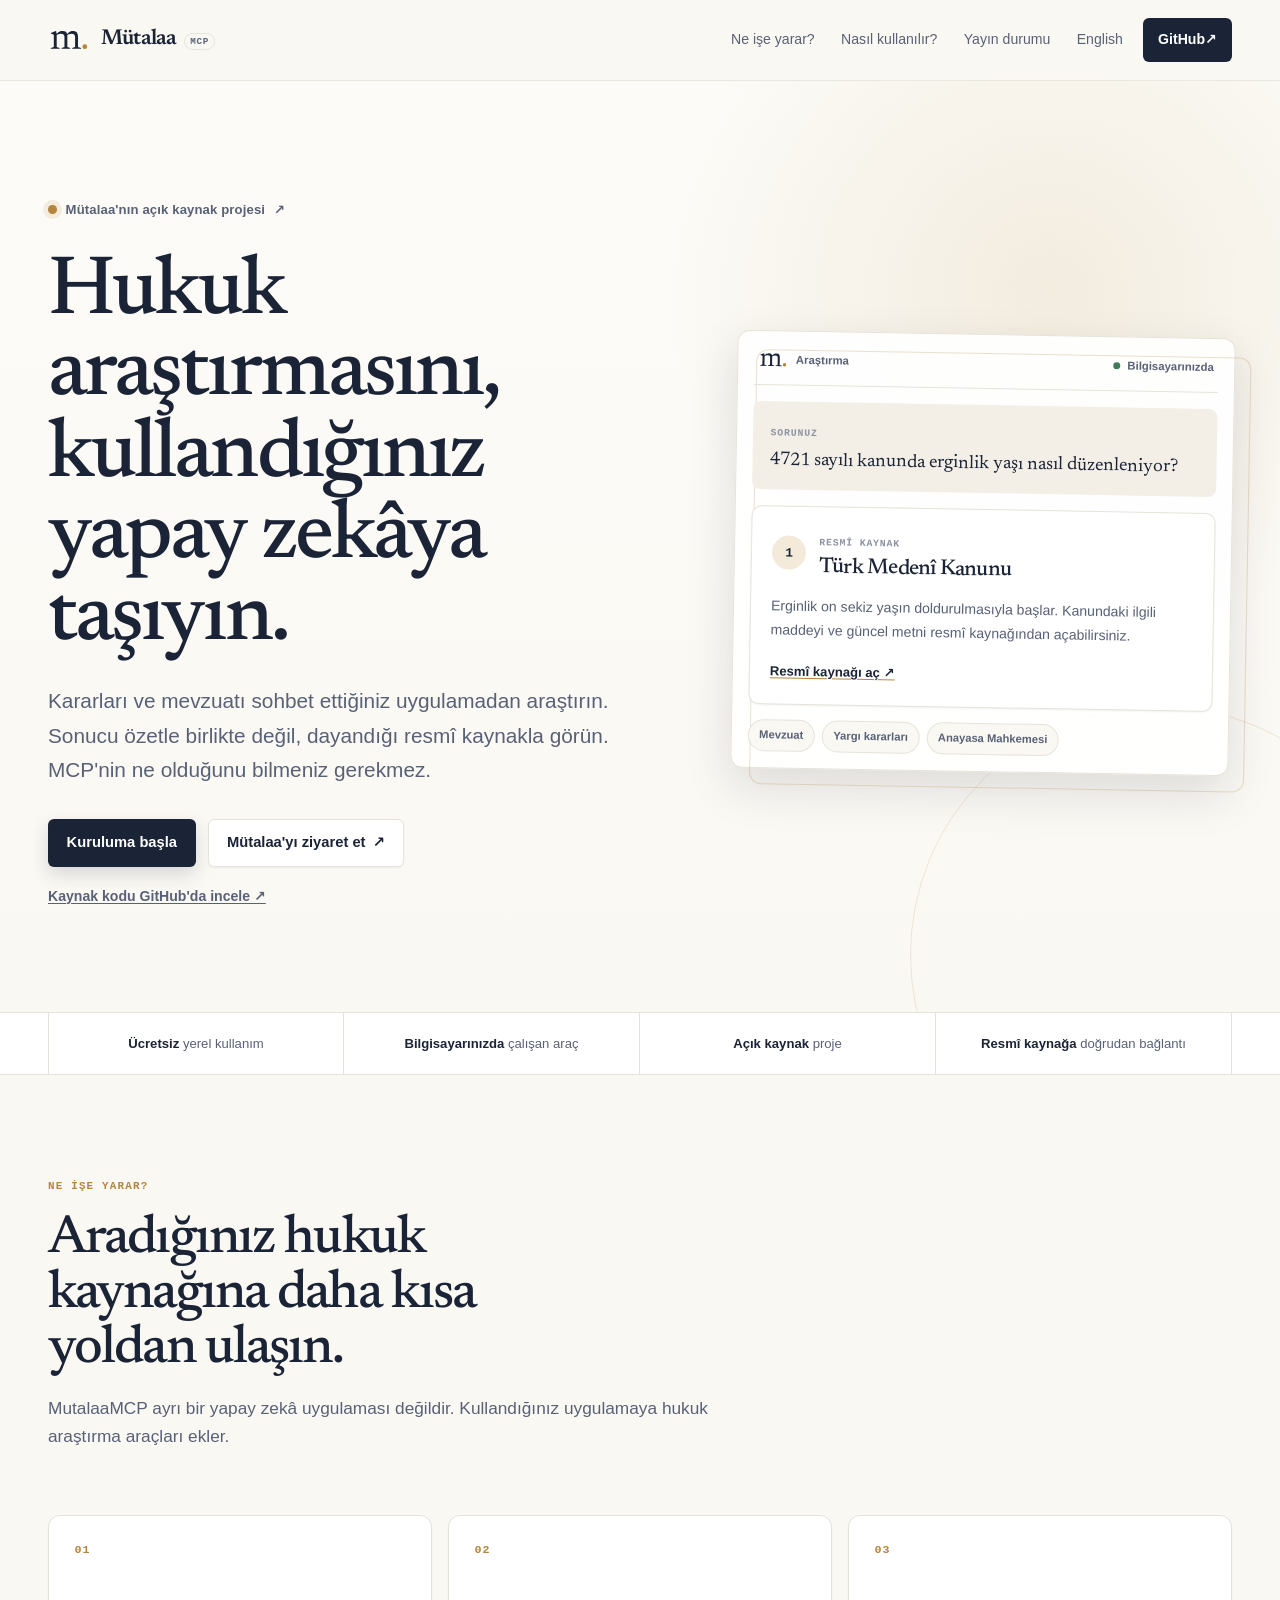
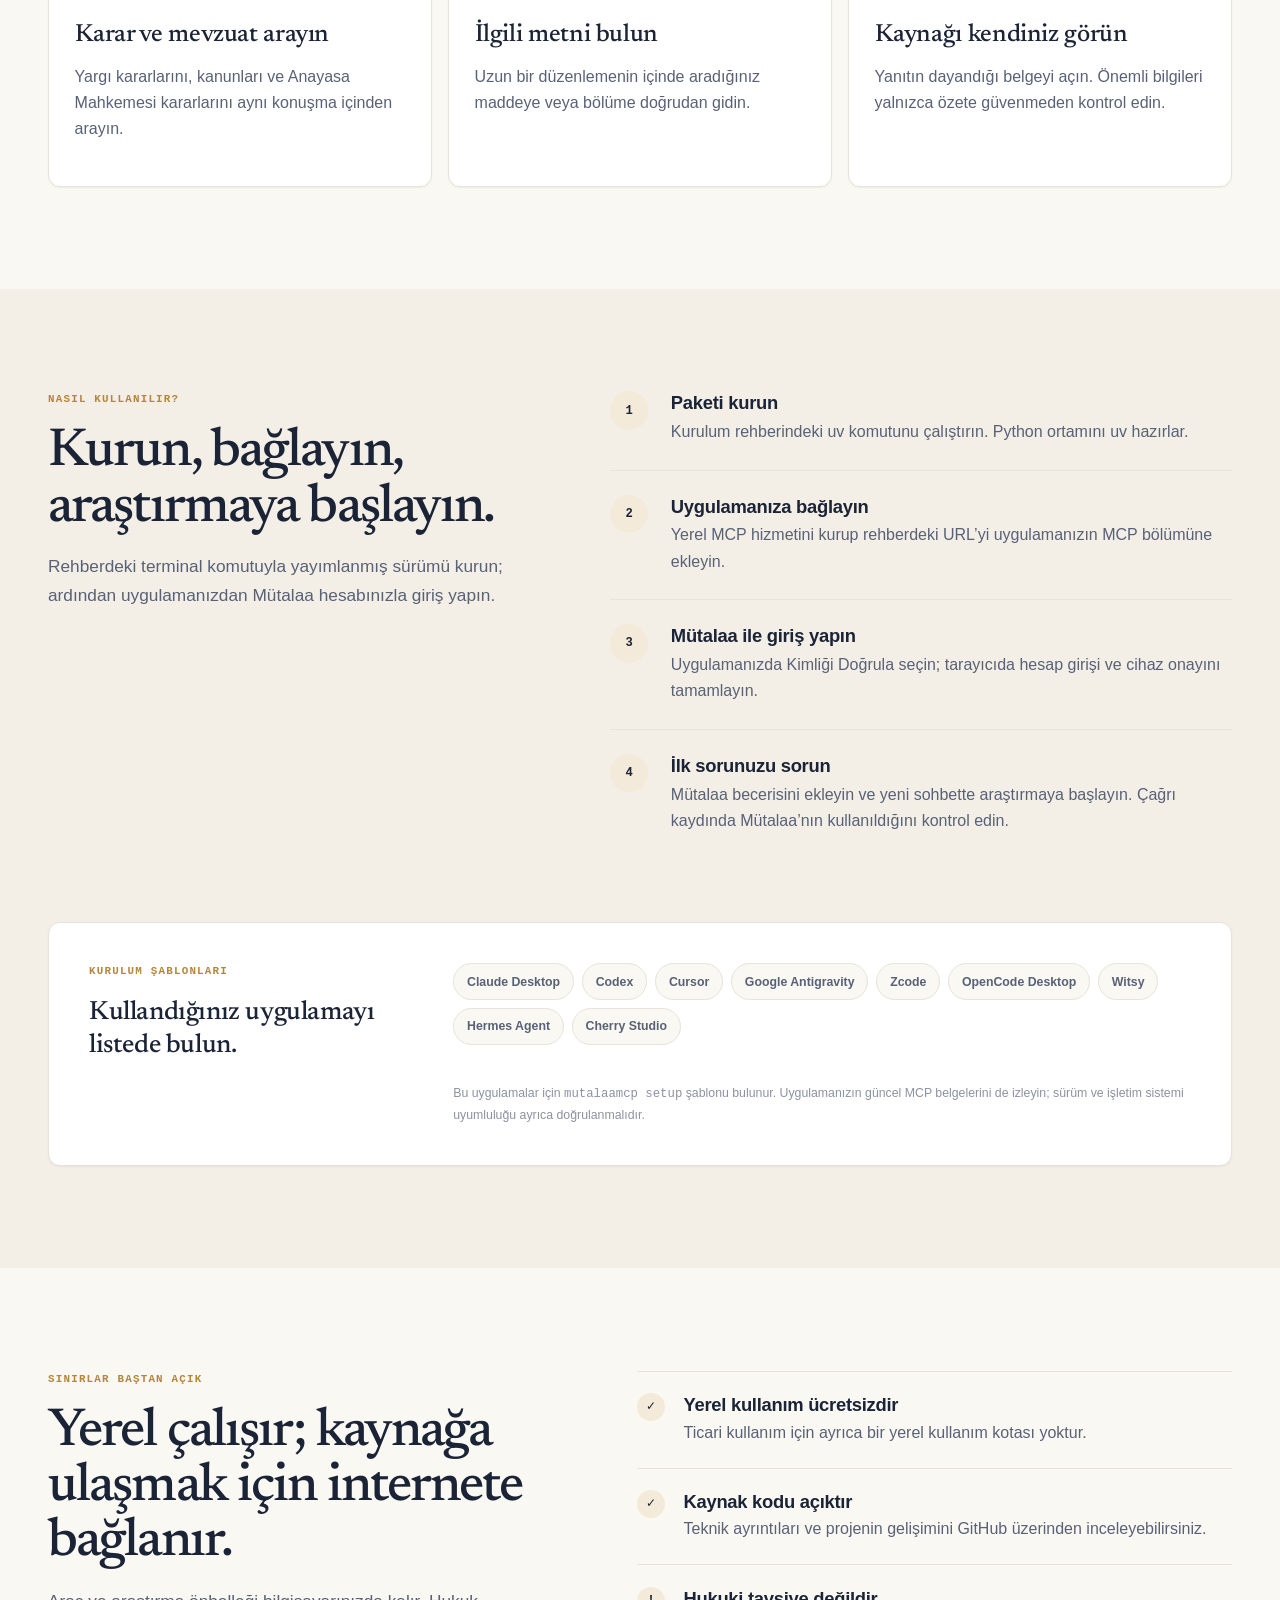
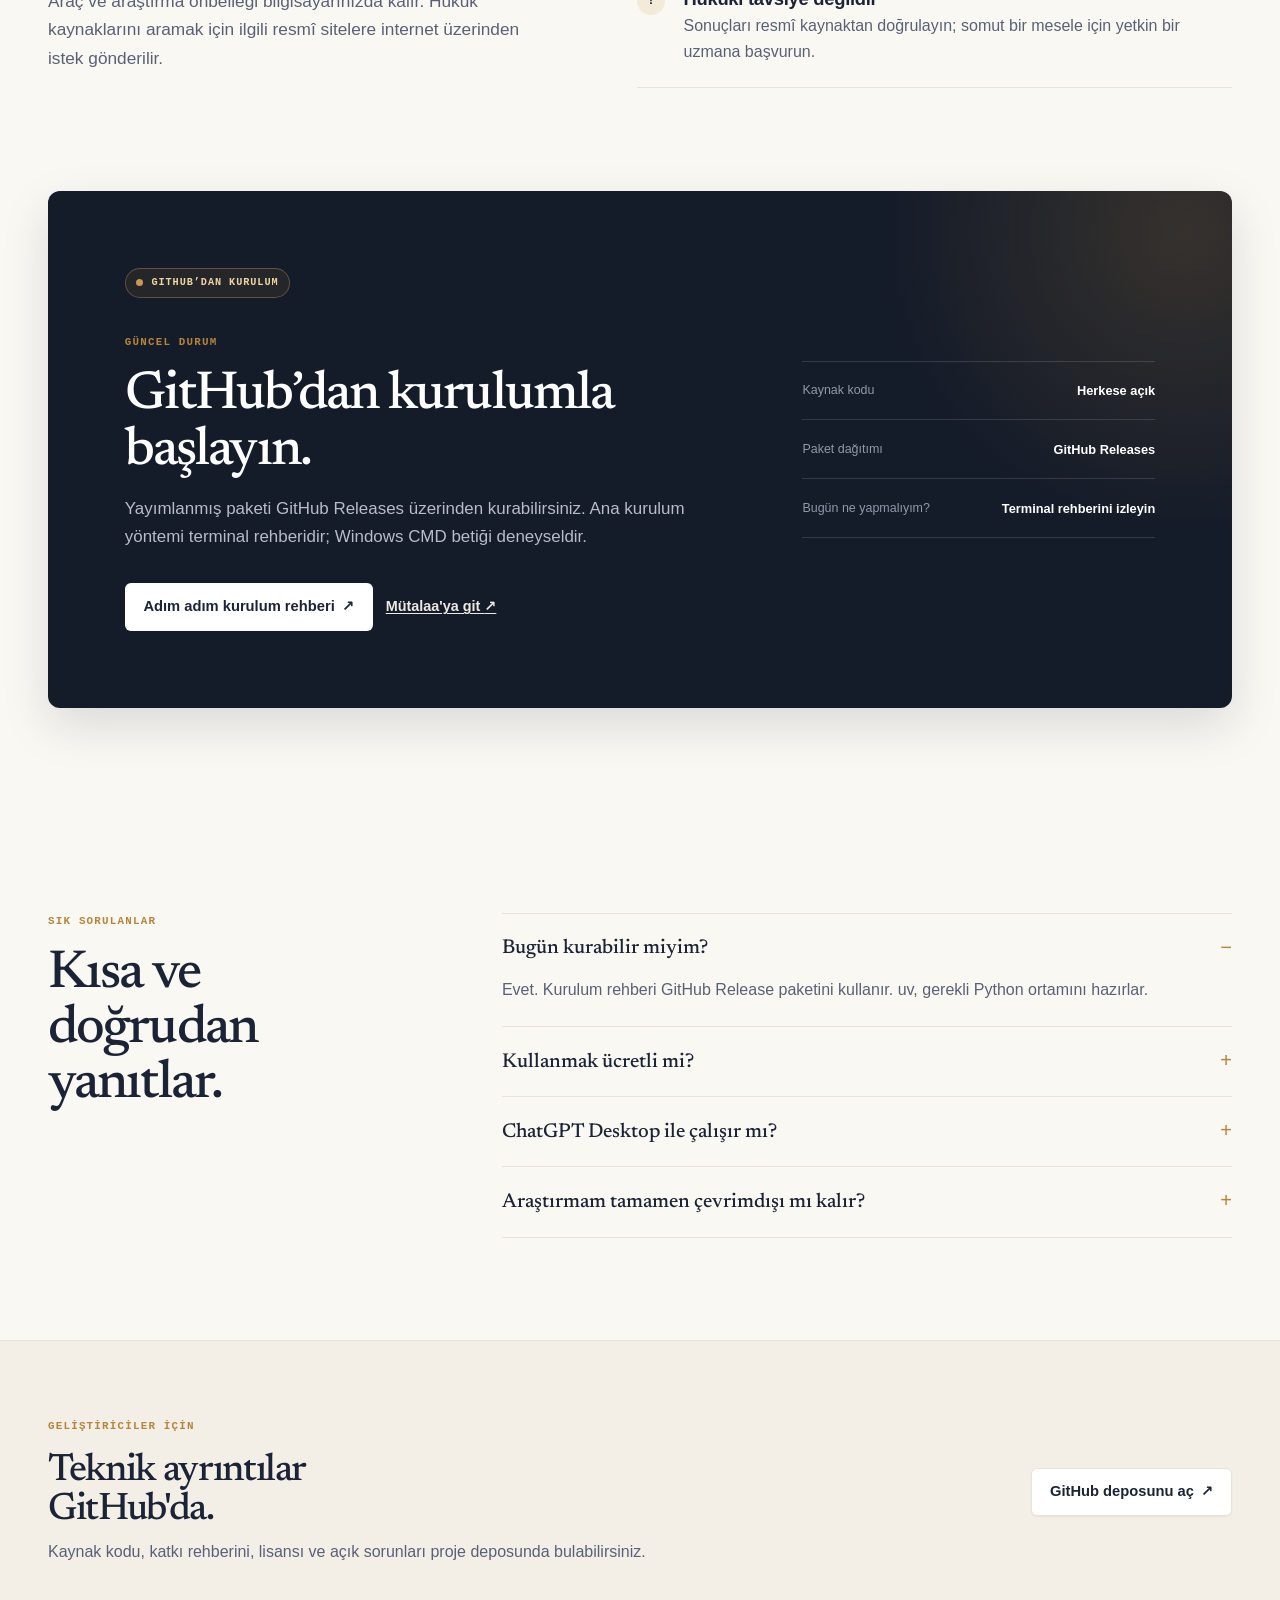
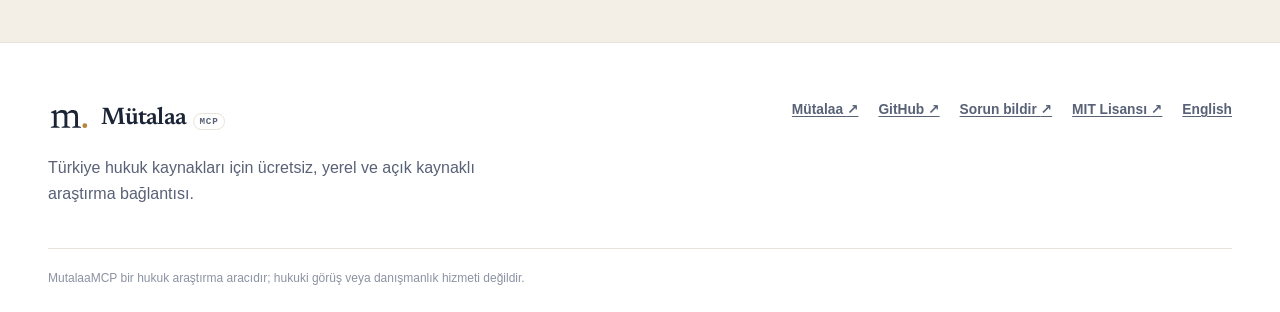
==== docs/index.html @ fe61717a "feat: initial public release of Mutalaa MCP" ====
<!doctype html>
<html lang="tr">
<head>
  <meta charset="utf-8">
  <meta name="viewport" content="width=device-width, initial-scale=1">
  <meta name="color-scheme" content="light">
  <meta name="theme-color" content="#faf8f3">
  <meta name="description" content="MutalaaMCP, kullandığınız yapay zekâ uygulamasını Türkiye'nin resmî hukuk kaynaklarına bağlayan ücretsiz ve açık kaynaklı bir araştırma aracıdır.">
  <meta name="robots" content="index,follow">
  <link rel="canonical" href="https://hburaktasyurek.github.io/MutalaaMCP/">
  <link rel="alternate" hreflang="tr" href="https://hburaktasyurek.github.io/MutalaaMCP/">
  <link rel="alternate" hreflang="en" href="https://hburaktasyurek.github.io/MutalaaMCP/en/">
  <link rel="alternate" hreflang="x-default" href="https://hburaktasyurek.github.io/MutalaaMCP/">
  <meta property="og:type" content="website">
  <meta property="og:locale" content="tr_TR">
  <meta property="og:site_name" content="MutalaaMCP">
  <meta property="og:title" content="MutalaaMCP — Hukuk araştırması, kullandığınız yapay zekâda">
  <meta property="og:description" content="Kararları ve mevzuatı kullandığınız yapay zekâ uygulamasından araştırın; dayanağı resmî kaynağında görün.">
  <meta property="og:url" content="https://hburaktasyurek.github.io/MutalaaMCP/">
  <meta name="twitter:card" content="summary">
  <meta name="twitter:title" content="MutalaaMCP — Hukuk araştırması, kullandığınız yapay zekâda">
  <meta name="twitter:description" content="Kararları ve mevzuatı kullandığınız yapay zekâ uygulamasından araştırın; dayanağı resmî kaynağında görün.">
  <title>MutalaaMCP — Hukuk araştırması, kullandığınız yapay zekâda</title>
  <link rel="icon" href="assets/mutalaa-mark.svg" type="image/svg+xml">
  <link rel="stylesheet" href="assets/fonts/fonts.css">
  <link rel="stylesheet" href="assets/site.css">
</head>
<body>
  <a class="skip-link" href="#ana-icerik">Ana içeriğe geç</a>

  <header class="site-header">
    <div class="shell header-inner">
      <a class="brand" href="./" aria-label="MutalaaMCP ana sayfa">
        <img src="assets/mutalaa-mark.svg" alt="" width="42" height="24">
        <span class="brand-name">Mütalaa <span>MCP</span></span>
      </a>
      <nav class="site-nav" aria-label="Ana gezinme">
        <a href="#ne-ise-yarar">Ne işe yarar?</a>
        <a href="#nasil-kullanilir">Nasıl kullanılır?</a>
        <a href="#yayin">Yayın durumu</a>
        <a href="en/" lang="en" hreflang="en">English</a>
        <a class="nav-cta" href="https://github.com/hburaktasyurek/MutalaaMCP">GitHub <span aria-hidden="true">↗</span></a>
      </nav>
    </div>
  </header>

  <main id="ana-icerik">
    <section class="hero" aria-labelledby="hero-baslik">
      <div class="shell hero-grid">
        <div class="hero-content">
          <a class="product-link" href="https://mutalaa.tr/">
            <span class="product-dot" aria-hidden="true"></span>
            Mütalaa'nın açık kaynak projesi
            <span aria-hidden="true">↗</span>
          </a>
          <h1 id="hero-baslik">Hukuk araştırmasını, kullandığınız yapay zekâya taşıyın.</h1>
          <p class="hero-copy">Kararları ve mevzuatı sohbet ettiğiniz uygulamadan araştırın. Sonucu özetle birlikte değil, dayandığı resmî kaynakla görün. MCP'nin ne olduğunu bilmeniz gerekmez.</p>
          <div class="hero-actions">
            <a class="button button-primary" href="https://github.com/hburaktasyurek/MutalaaMCP/blob/main/docs/client-setup/README.md">Kuruluma başla</a>
            <a class="button button-secondary" href="https://mutalaa.tr/">Mütalaa'yı ziyaret et <span aria-hidden="true">↗</span></a>
          </div>
          <a class="hero-github" href="https://github.com/hburaktasyurek/MutalaaMCP">Kaynak kodu GitHub'da incele <span aria-hidden="true">↗</span></a>
        </div>

        <div class="research-preview" aria-label="Örnek hukuk araştırması görünümü">
          <div class="preview-topbar">
            <span class="preview-brand"><img src="assets/mutalaa-mark.svg" alt="" width="30" height="17"> Araştırma</span>
            <span class="preview-local"><span aria-hidden="true"></span> Bilgisayarınızda</span>
          </div>
          <div class="question-card">
            <span class="preview-label">SORUNUZ</span>
            <p>4721 sayılı kanunda erginlik yaşı nasıl düzenleniyor?</p>
          </div>
          <div class="answer-card">
            <div class="answer-heading">
              <span class="source-number">1</span>
              <div>
                <span class="preview-label">RESMÎ KAYNAK</span>
                <h2>Türk Medenî Kanunu</h2>
              </div>
            </div>
            <p>Erginlik on sekiz yaşın doldurulmasıyla başlar. Kanundaki ilgili maddeyi ve güncel metni resmî kaynağından açabilirsiniz.</p>
            <a href="https://www.mevzuat.gov.tr/" aria-label="Mevzuat Bilgi Sistemi resmî kaynağını aç">Resmî kaynağı aç <span aria-hidden="true">↗</span></a>
          </div>
          <div class="preview-sources" aria-label="Araştırılabilen kaynak türleri">
            <span>Mevzuat</span>
            <span>Yargı kararları</span>
            <span>Anayasa Mahkemesi</span>
          </div>
        </div>
      </div>
    </section>

    <div class="trust-strip" aria-label="MutalaaMCP temel özellikleri">
      <div class="shell trust-list">
        <span><strong>Ücretsiz</strong> yerel kullanım</span>
        <span><strong>Bilgisayarınızda</strong> çalışan araç</span>
        <span><strong>Açık kaynak</strong> proje</span>
        <span><strong>Resmî kaynağa</strong> doğrudan bağlantı</span>
      </div>
    </div>

    <section class="section" id="ne-ise-yarar" aria-labelledby="fayda-baslik">
      <div class="shell">
        <div class="section-intro">
          <p class="eyebrow">Ne işe yarar?</p>
          <h2 id="fayda-baslik">Aradığınız hukuk kaynağına daha kısa yoldan ulaşın.</h2>
          <p>MutalaaMCP ayrı bir yapay zekâ uygulaması değildir. Kullandığınız uygulamaya hukuk araştırma araçları ekler.</p>
        </div>
        <div class="benefit-grid">
          <article class="benefit-card">
            <span class="card-number">01</span>
            <h3>Karar ve mevzuat arayın</h3>
            <p>Yargı kararlarını, kanunları ve Anayasa Mahkemesi kararlarını aynı konuşma içinden arayın.</p>
          </article>
          <article class="benefit-card">
            <span class="card-number">02</span>
            <h3>İlgili metni bulun</h3>
            <p>Uzun bir düzenlemenin içinde aradığınız maddeye veya bölüme doğrudan gidin.</p>
          </article>
          <article class="benefit-card">
            <span class="card-number">03</span>
            <h3>Kaynağı kendiniz görün</h3>
            <p>Yanıtın dayandığı belgeyi açın. Önemli bilgileri yalnızca özete güvenmeden kontrol edin.</p>
          </article>
        </div>
      </div>
    </section>

    <section class="section section-muted" id="nasil-kullanilir" aria-labelledby="kullanim-baslik">
      <div class="shell simple-flow">
        <div class="section-intro flow-intro">
          <p class="eyebrow">Nasıl kullanılır?</p>
          <h2 id="kullanim-baslik">Kurun, bağlayın, araştırmaya başlayın.</h2>
          <p>Rehberdeki terminal komutuyla yayımlanmış sürümü kurun; ardından uygulamanızdan Mütalaa hesabınızla giriş yapın.</p>
        </div>
        <ol class="steps">
          <li><span>1</span><div><h3>Paketi kurun</h3><p>Kurulum rehberindeki uv komutunu çalıştırın. Python ortamını uv hazırlar.</p></div></li>
          <li><span>2</span><div><h3>Uygulamanıza bağlayın</h3><p>Yerel MCP hizmetini kurup rehberdeki URL’yi uygulamanızın MCP bölümüne ekleyin.</p></div></li>
          <li><span>3</span><div><h3>Mütalaa ile giriş yapın</h3><p>Uygulamanızda Kimliği Doğrula seçin; tarayıcıda hesap girişi ve cihaz onayını tamamlayın.</p></div></li>
          <li><span>4</span><div><h3>İlk sorunuzu sorun</h3><p>Mütalaa becerisini ekleyin ve yeni sohbette araştırmaya başlayın. Çağrı kaydında Mütalaa’nın kullanıldığını kontrol edin.</p></div></li>
        </ol>
      </div>
      <div class="shell client-panel">
        <div>
          <p class="eyebrow">Kurulum şablonları</p>
          <h3>Kullandığınız uygulamayı listede bulun.</h3>
        </div>
        <div class="client-list" aria-label="Kurulum şablonu bulunan uygulamalar">
          <span>Claude Desktop</span>
          <span>Codex</span>
          <span>Cursor</span>
          <span>Google Antigravity</span>
          <span>Zcode</span>
          <span>OpenCode Desktop</span>
          <span>Witsy</span>
          <span>Hermes Agent</span>
          <span>Cherry Studio</span>
        </div>
        <p class="client-note">Bu uygulamalar için <code>mutalaamcp setup</code> şablonu bulunur. Uygulamanızın güncel MCP belgelerini de izleyin; sürüm ve işletim sistemi uyumluluğu ayrıca doğrulanmalıdır.</p>
      </div>
    </section>

    <section class="section" aria-labelledby="guven-baslik">
      <div class="shell privacy-grid">
        <div class="section-intro">
          <p class="eyebrow">Sınırlar baştan açık</p>
          <h2 id="guven-baslik">Yerel çalışır; kaynağa ulaşmak için internete bağlanır.</h2>
          <p>Araç ve araştırma önbelleği bilgisayarınızda kalır. Hukuk kaynaklarını aramak için ilgili resmî sitelere internet üzerinden istek gönderilir.</p>
        </div>
        <div class="plain-facts">
          <article><span aria-hidden="true">✓</span><div><h3>Yerel kullanım ücretsizdir</h3><p>Ticari kullanım için ayrıca bir yerel kullanım kotası yoktur.</p></div></article>
          <article><span aria-hidden="true">✓</span><div><h3>Kaynak kodu açıktır</h3><p>Teknik ayrıntıları ve projenin gelişimini GitHub üzerinden inceleyebilirsiniz.</p></div></article>
          <article><span aria-hidden="true">!</span><div><h3>Hukuki tavsiye değildir</h3><p>Sonuçları resmî kaynaktan doğrulayın; somut bir mesele için yetkin bir uzmana başvurun.</p></div></article>
        </div>
      </div>
    </section>

    <section class="section status-section" id="yayin" aria-labelledby="yayin-baslik">
      <div class="shell status-panel">
        <div class="status-copy">
          <span class="status-pill"><span aria-hidden="true"></span> GITHUB’DAN KURULUM</span>
          <p class="eyebrow">Güncel durum</p>
          <h2 id="yayin-baslik">GitHub’dan kurulumla başlayın.</h2>
          <p>Yayımlanmış paketi GitHub Releases üzerinden kurabilirsiniz. Ana kurulum yöntemi terminal rehberidir; Windows CMD betiği deneyseldir.</p>
          <div class="status-actions">
            <a class="button button-light" href="https://github.com/hburaktasyurek/MutalaaMCP/blob/main/docs/client-setup/README.md">Adım adım kurulum rehberi <span aria-hidden="true">↗</span></a>
            <a class="text-link-light" href="https://mutalaa.tr/">Mütalaa'ya git <span aria-hidden="true">↗</span></a>
          </div>
        </div>
        <div class="status-summary" aria-label="Yayın özeti">
          <div><span>Kaynak kodu</span><strong>Herkese açık</strong></div>
          <div><span>Paket dağıtımı</span><strong>GitHub Releases</strong></div>
          <div><span>Bugün ne yapmalıyım?</span><strong>Terminal rehberini izleyin</strong></div>
        </div>
      </div>
    </section>

    <section class="section" id="sss" aria-labelledby="sss-baslik">
      <div class="shell faq-layout">
        <div class="section-intro faq-intro">
          <p class="eyebrow">Sık sorulanlar</p>
          <h2 id="sss-baslik">Kısa ve doğrudan yanıtlar.</h2>
        </div>
        <div class="faq-list">
          <details open><summary>Bugün kurabilir miyim?</summary><p>Evet. Kurulum rehberi GitHub Release paketini kullanır. uv, gerekli Python ortamını hazırlar.</p></details>
          <details><summary>Kullanmak ücretli mi?</summary><p>MutalaaMCP'nin bilgisayarınızda çalışan yerel kullanımı ücretsiz ve açık kaynaklıdır. Kullandığınız yapay zekâ uygulamasının kendi ücretleri ayrıca geçerli olabilir.</p></details>
          <details><summary>ChatGPT Desktop ile çalışır mı?</summary><p>Yerel HTTP MCP ve OAuth destekleyen masaüstü sürümleri için rehberde uygulama içi giriş anlatılır. Özellik erişimi uygulama sürümünüze ve hesabınıza bağlıdır; yalnız uzak bağlantı kabul eden bir ekranda yerel adres kullanılamaz.</p></details>
          <details><summary>Araştırmam tamamen çevrimdışı mı kalır?</summary><p>Hayır. Araç bilgisayarınızda çalışır; karar ve mevzuatı bulmak için resmî kaynaklara internet üzerinden bağlanır.</p></details>
        </div>
      </div>
    </section>

    <section class="developer-band" aria-labelledby="gelistirici-baslik">
      <div class="shell developer-inner">
        <div>
          <p class="eyebrow">Geliştiriciler için</p>
          <h2 id="gelistirici-baslik">Teknik ayrıntılar GitHub'da.</h2>
          <p>Kaynak kodu, katkı rehberini, lisansı ve açık sorunları proje deposunda bulabilirsiniz.</p>
        </div>
        <a class="button button-secondary" href="https://github.com/hburaktasyurek/MutalaaMCP">GitHub deposunu aç <span aria-hidden="true">↗</span></a>
      </div>
    </section>
  </main>

  <footer class="site-footer">
    <div class="shell footer-main">
      <div class="footer-brand">
        <a class="brand brand-footer" href="./" aria-label="MutalaaMCP ana sayfa">
          <img src="assets/mutalaa-mark.svg" alt="" width="42" height="24">
          <span class="brand-name">Mütalaa <span>MCP</span></span>
        </a>
        <p>Türkiye hukuk kaynakları için ücretsiz, yerel ve açık kaynaklı araştırma bağlantısı.</p>
      </div>
      <nav class="footer-links" aria-label="Proje bağlantıları">
        <a href="https://mutalaa.tr/">Mütalaa <span aria-hidden="true">↗</span></a>
        <a href="https://github.com/hburaktasyurek/MutalaaMCP">GitHub <span aria-hidden="true">↗</span></a>
        <a href="https://github.com/hburaktasyurek/MutalaaMCP/issues">Sorun bildir <span aria-hidden="true">↗</span></a>
        <a href="https://github.com/hburaktasyurek/MutalaaMCP/blob/main/LICENSE">MIT Lisansı <span aria-hidden="true">↗</span></a>
        <a href="en/" lang="en" hreflang="en">English</a>
      </nav>
    </div>
    <div class="shell footer-note">MutalaaMCP bir hukuk araştırma aracıdır; hukuki görüş veya danışmanlık hizmeti değildir.</div>
  </footer>
</body>
</html>
---- docs/assets/fonts/fonts.css ----
@font-face {
  font-family: "Newsreader";
  font-style: italic;
  font-weight: 300;
  font-display: swap;
  src: url("newsreader-300-italic-xAqemagA.woff2") format("woff2");
  unicode-range: U+0102-0103, U+0110-0111, U+0128-0129, U+0168-0169, U+01A0-01A1, U+01AF-01B0, U+0300-0301, U+0303-0304, U+0308-0309, U+0323, U+0329, U+1EA0-1EF9, U+20AB;
}

@font-face {
  font-family: "Newsreader";
  font-style: italic;
  font-weight: 300;
  font-display: swap;
  src: url("newsreader-300-italic-DFS986qL.woff2") format("woff2");
  unicode-range: U+0100-02BA, U+02BD-02C5, U+02C7-02CC, U+02CE-02D7, U+02DD-02FF, U+0304, U+0308, U+0329, U+1D00-1DBF, U+1E00-1E9F, U+1EF2-1EFF, U+2020, U+20A0-20AB, U+20AD-20C0, U+2113, U+2C60-2C7F, U+A720-A7FF;
}

@font-face {
  font-family: "Newsreader";
  font-style: italic;
  font-weight: 300;
  font-display: swap;
  src: url("newsreader-300-italic-Bxi8ein9.woff2") format("woff2");
  unicode-range: U+0000-00FF, U+0131, U+0152-0153, U+02BB-02BC, U+02C6, U+02DA, U+02DC, U+0304, U+0308, U+0329, U+2000-206F, U+20AC, U+2122, U+2191, U+2193, U+2212, U+2215, U+FEFF, U+FFFD;
}

@font-face {
  font-family: "Newsreader";
  font-style: italic;
  font-weight: 400;
  font-display: swap;
  src: url("newsreader-300-italic-xAqemagA.woff2") format("woff2");
  unicode-range: U+0102-0103, U+0110-0111, U+0128-0129, U+0168-0169, U+01A0-01A1, U+01AF-01B0, U+0300-0301, U+0303-0304, U+0308-0309, U+0323, U+0329, U+1EA0-1EF9, U+20AB;
}

@font-face {
  font-family: "Newsreader";
  font-style: italic;
  font-weight: 400;
  font-display: swap;
  src: url("newsreader-300-italic-DFS986qL.woff2") format("woff2");
  unicode-range: U+0100-02BA, U+02BD-02C5, U+02C7-02CC, U+02CE-02D7, U+02DD-02FF, U+0304, U+0308, U+0329, U+1D00-1DBF, U+1E00-1E9F, U+1EF2-1EFF, U+2020, U+20A0-20AB, U+20AD-20C0, U+2113, U+2C60-2C7F, U+A720-A7FF;
}

@font-face {
  font-family: "Newsreader";
  font-style: italic;
  font-weight: 400;
  font-display: swap;
  src: url("newsreader-300-italic-Bxi8ein9.woff2") format("woff2");
  unicode-range: U+0000-00FF, U+0131, U+0152-0153, U+02BB-02BC, U+02C6, U+02DA, U+02DC, U+0304, U+0308, U+0329, U+2000-206F, U+20AC, U+2122, U+2191, U+2193, U+2212, U+2215, U+FEFF, U+FFFD;
}

@font-face {
  font-family: "Newsreader";
  font-style: italic;
  font-weight: 500;
  font-display: swap;
  src: url("newsreader-300-italic-xAqemagA.woff2") format("woff2");
  unicode-range: U+0102-0103, U+0110-0111, U+0128-0129, U+0168-0169, U+01A0-01A1, U+01AF-01B0, U+0300-0301, U+0303-0304, U+0308-0309, U+0323, U+0329, U+1EA0-1EF9, U+20AB;
}

@font-face {
  font-family: "Newsreader";
  font-style: italic;
  font-weight: 500;
  font-display: swap;
  src: url("newsreader-300-italic-DFS986qL.woff2") format("woff2");
  unicode-range: U+0100-02BA, U+02BD-02C5, U+02C7-02CC, U+02CE-02D7, U+02DD-02FF, U+0304, U+0308, U+0329, U+1D00-1DBF, U+1E00-1E9F, U+1EF2-1EFF, U+2020, U+20A0-20AB, U+20AD-20C0, U+2113, U+2C60-2C7F, U+A720-A7FF;
}

@font-face {
  font-family: "Newsreader";
  font-style: italic;
  font-weight: 500;
  font-display: swap;
  src: url("newsreader-300-italic-Bxi8ein9.woff2") format("woff2");
  unicode-range: U+0000-00FF, U+0131, U+0152-0153, U+02BB-02BC, U+02C6, U+02DA, U+02DC, U+0304, U+0308, U+0329, U+2000-206F, U+20AC, U+2122, U+2191, U+2193, U+2212, U+2215, U+FEFF, U+FFFD;
}

@font-face {
  font-family: "Newsreader";
  font-style: italic;
  font-weight: 600;
  font-display: swap;
  src: url("newsreader-300-italic-xAqemagA.woff2") format("woff2");
  unicode-range: U+0102-0103, U+0110-0111, U+0128-0129, U+0168-0169, U+01A0-01A1, U+01AF-01B0, U+0300-0301, U+0303-0304, U+0308-0309, U+0323, U+0329, U+1EA0-1EF9, U+20AB;
}

@font-face {
  font-family: "Newsreader";
  font-style: italic;
  font-weight: 600;
  font-display: swap;
  src: url("newsreader-300-italic-DFS986qL.woff2") format("woff2");
  unicode-range: U+0100-02BA, U+02BD-02C5, U+02C7-02CC, U+02CE-02D7, U+02DD-02FF, U+0304, U+0308, U+0329, U+1D00-1DBF, U+1E00-1E9F, U+1EF2-1EFF, U+2020, U+20A0-20AB, U+20AD-20C0, U+2113, U+2C60-2C7F, U+A720-A7FF;
}

@font-face {
  font-family: "Newsreader";
  font-style: italic;
  font-weight: 600;
  font-display: swap;
  src: url("newsreader-300-italic-Bxi8ein9.woff2") format("woff2");
  unicode-range: U+0000-00FF, U+0131, U+0152-0153, U+02BB-02BC, U+02C6, U+02DA, U+02DC, U+0304, U+0308, U+0329, U+2000-206F, U+20AC, U+2122, U+2191, U+2193, U+2212, U+2215, U+FEFF, U+FFFD;
}

@font-face {
  font-family: "Newsreader";
  font-style: normal;
  font-weight: 300;
  font-display: swap;
  src: url("newsreader-300-normal-Czsa-EzN.woff2") format("woff2");
  unicode-range: U+0102-0103, U+0110-0111, U+0128-0129, U+0168-0169, U+01A0-01A1, U+01AF-01B0, U+0300-0301, U+0303-0304, U+0308-0309, U+0323, U+0329, U+1EA0-1EF9, U+20AB;
}

@font-face {
  font-family: "Newsreader";
  font-style: normal;
  font-weight: 300;
  font-display: swap;
  src: url("newsreader-300-normal-C-3rgBeH.woff2") format("woff2");
  unicode-range: U+0100-02BA, U+02BD-02C5, U+02C7-02CC, U+02CE-02D7, U+02DD-02FF, U+0304, U+0308, U+0329, U+1D00-1DBF, U+1E00-1E9F, U+1EF2-1EFF, U+2020, U+20A0-20AB, U+20AD-20C0, U+2113, U+2C60-2C7F, U+A720-A7FF;
}

@font-face {
  font-family: "Newsreader";
  font-style: normal;
  font-weight: 300;
  font-display: swap;
  src: url("newsreader-300-normal-CCVVNp6i.woff2") format("woff2");
  unicode-range: U+0000-00FF, U+0131, U+0152-0153, U+02BB-02BC, U+02C6, U+02DA, U+02DC, U+0304, U+0308, U+0329, U+2000-206F, U+20AC, U+2122, U+2191, U+2193, U+2212, U+2215, U+FEFF, U+FFFD;
}

@font-face {
  font-family: "Newsreader";
  font-style: normal;
  font-weight: 400;
  font-display: swap;
  src: url("newsreader-300-normal-Czsa-EzN.woff2") format("woff2");
  unicode-range: U+0102-0103, U+0110-0111, U+0128-0129, U+0168-0169, U+01A0-01A1, U+01AF-01B0, U+0300-0301, U+0303-0304, U+0308-0309, U+0323, U+0329, U+1EA0-1EF9, U+20AB;
}

@font-face {
  font-family: "Newsreader";
  font-style: normal;
  font-weight: 400;
  font-display: swap;
  src: url("newsreader-300-normal-C-3rgBeH.woff2") format("woff2");
  unicode-range: U+0100-02BA, U+02BD-02C5, U+02C7-02CC, U+02CE-02D7, U+02DD-02FF, U+0304, U+0308, U+0329, U+1D00-1DBF, U+1E00-1E9F, U+1EF2-1EFF, U+2020, U+20A0-20AB, U+20AD-20C0, U+2113, U+2C60-2C7F, U+A720-A7FF;
}

@font-face {
  font-family: "Newsreader";
  font-style: normal;
  font-weight: 400;
  font-display: swap;
  src: url("newsreader-300-normal-CCVVNp6i.woff2") format("woff2");
  unicode-range: U+0000-00FF, U+0131, U+0152-0153, U+02BB-02BC, U+02C6, U+02DA, U+02DC, U+0304, U+0308, U+0329, U+2000-206F, U+20AC, U+2122, U+2191, U+2193, U+2212, U+2215, U+FEFF, U+FFFD;
}

@font-face {
  font-family: "Newsreader";
  font-style: normal;
  font-weight: 500;
  font-display: swap;
  src: url("newsreader-300-normal-Czsa-EzN.woff2") format("woff2");
  unicode-range: U+0102-0103, U+0110-0111, U+0128-0129, U+0168-0169, U+01A0-01A1, U+01AF-01B0, U+0300-0301, U+0303-0304, U+0308-0309, U+0323, U+0329, U+1EA0-1EF9, U+20AB;
}

@font-face {
  font-family: "Newsreader";
  font-style: normal;
  font-weight: 500;
  font-display: swap;
  src: url("newsreader-300-normal-C-3rgBeH.woff2") format("woff2");
  unicode-range: U+0100-02BA, U+02BD-02C5, U+02C7-02CC, U+02CE-02D7, U+02DD-02FF, U+0304, U+0308, U+0329, U+1D00-1DBF, U+1E00-1E9F, U+1EF2-1EFF, U+2020, U+20A0-20AB, U+20AD-20C0, U+2113, U+2C60-2C7F, U+A720-A7FF;
}

@font-face {
  font-family: "Newsreader";
  font-style: normal;
  font-weight: 500;
  font-display: swap;
  src: url("newsreader-300-normal-CCVVNp6i.woff2") format("woff2");
  unicode-range: U+0000-00FF, U+0131, U+0152-0153, U+02BB-02BC, U+02C6, U+02DA, U+02DC, U+0304, U+0308, U+0329, U+2000-206F, U+20AC, U+2122, U+2191, U+2193, U+2212, U+2215, U+FEFF, U+FFFD;
}

@font-face {
  font-family: "Newsreader";
  font-style: normal;
  font-weight: 600;
  font-display: swap;
  src: url("newsreader-300-normal-Czsa-EzN.woff2") format("woff2");
  unicode-range: U+0102-0103, U+0110-0111, U+0128-0129, U+0168-0169, U+01A0-01A1, U+01AF-01B0, U+0300-0301, U+0303-0304, U+0308-0309, U+0323, U+0329, U+1EA0-1EF9, U+20AB;
}

@font-face {
  font-family: "Newsreader";
  font-style: normal;
  font-weight: 600;
  font-display: swap;
  src: url("newsreader-300-normal-C-3rgBeH.woff2") format("woff2");
  unicode-range: U+0100-02BA, U+02BD-02C5, U+02C7-02CC, U+02CE-02D7, U+02DD-02FF, U+0304, U+0308, U+0329, U+1D00-1DBF, U+1E00-1E9F, U+1EF2-1EFF, U+2020, U+20A0-20AB, U+20AD-20C0, U+2113, U+2C60-2C7F, U+A720-A7FF;
}

@font-face {
  font-family: "Newsreader";
  font-style: normal;
  font-weight: 600;
  font-display: swap;
  src: url("newsreader-300-normal-CCVVNp6i.woff2") format("woff2");
  unicode-range: U+0000-00FF, U+0131, U+0152-0153, U+02BB-02BC, U+02C6, U+02DA, U+02DC, U+0304, U+0308, U+0329, U+2000-206F, U+20AC, U+2122, U+2191, U+2193, U+2212, U+2215, U+FEFF, U+FFFD;
}

:root {
  --font-newsreader: "Newsreader", "Newsreader fallback";
}

.font-newsreader {
  font-family: var(--font-newsreader);
}
---- docs/assets/site.css ----
:root {
  --paper: #faf8f3;
  --surface: #ffffff;
  --ink: #1b2436;
  --slate: #586176;
  --mist: #8b92a1;
  --brass: #b5853b;
  --brass-soft: #c79a52;
  --brass-surface: #f3ead9;
  --muted: #f3efe7;
  --hairline: #e7e3da;
  --ink-bg: #141b29;
  --on-dark: #edeae2;
  --ok: #3e7c5a;
  --radius-sm: 6px;
  --radius-md: 8px;
  --radius-lg: 10px;
  --radius-xl: 12px;
  --shadow-1: 0 1px 2px rgb(20 27 41 / 5%);
  --shadow-2: 0 2px 16px rgb(20 27 41 / 9%);
  --shadow-3: 0 18px 48px rgb(20 27 41 / 13%);
  --ease: cubic-bezier(0.32, 0.08, 0.24, 1);
  --shell: 74rem;
}

* {
  box-sizing: border-box;
}

html {
  scroll-behavior: smooth;
}

body {
  min-width: 0;
  margin: 0;
  overflow-x: hidden;
  color: var(--ink);
  background: var(--paper);
  font-family: "Helvetica Neue", Helvetica, Arial, ui-sans-serif, system-ui, sans-serif;
  font-size: 1rem;
  line-height: 1.65;
  text-rendering: optimizeLegibility;
}

img {
  display: block;
  max-width: 100%;
}

button,
select {
  font: inherit;
}

a {
  color: inherit;
  text-decoration-thickness: 0.08em;
  text-underline-offset: 0.16em;
}

a:focus-visible,
button:focus-visible,
summary:focus-visible {
  outline: 3px solid var(--brass);
  outline-offset: 3px;
}

h1,
h2,
h3,
p {
  margin-top: 0;
}

h1,
h2 {
  font-family: "Newsreader", Georgia, "Times New Roman", serif;
  font-weight: 500;
  letter-spacing: -0.035em;
}

h1 {
  max-width: 12.5ch;
  margin-bottom: 1.5rem;
  font-size: clamp(3rem, 6.5vw, 5.65rem);
  line-height: 0.98;
}

h2 {
  max-width: 18ch;
  margin-bottom: 1rem;
  font-size: clamp(2.2rem, 4.2vw, 3.65rem);
  line-height: 1.03;
}

h3 {
  margin-bottom: 0.7rem;
  font-size: 1.15rem;
  line-height: 1.25;
  letter-spacing: -0.015em;
}

.shell {
  width: min(calc(100% - 3rem), var(--shell));
  margin-inline: auto;
}

.skip-link {
  position: fixed;
  z-index: 100;
  top: 0.75rem;
  left: 0.75rem;
  transform: translateY(-180%);
  padding: 0.7rem 1rem;
  color: #fff;
  background: var(--ink);
  border-radius: var(--radius-sm);
  font-weight: 700;
}

.skip-link:focus {
  transform: translateY(0);
}

.site-header {
  position: relative;
  z-index: 10;
  border-bottom: 1px solid rgb(231 227 218 / 82%);
  background: rgb(250 248 243 / 94%);
  backdrop-filter: blur(16px);
}

.header-inner {
  display: flex;
  align-items: center;
  justify-content: space-between;
  gap: 1.5rem;
  min-height: 5rem;
}

.brand {
  display: inline-flex;
  align-items: center;
  gap: 0.65rem;
  flex: 0 0 auto;
  text-decoration: none;
}

.brand img {
  width: 2.65rem;
  height: auto;
}

.brand-name {
  display: inline-flex;
  align-items: baseline;
  gap: 0.45rem;
  font-family: "Newsreader", Georgia, "Times New Roman", serif;
  font-size: 1.35rem;
  font-weight: 600;
  letter-spacing: -0.035em;
}

.brand-name span {
  padding: 0.12rem 0.34rem;
  color: var(--slate);
  border: 1px solid var(--hairline);
  border-radius: 999px;
  font-family: ui-monospace, "SF Mono", Menlo, Consolas, monospace;
  font-size: 0.58rem;
  font-weight: 700;
  letter-spacing: 0.08em;
  line-height: 1.2;
}

.site-nav {
  display: flex;
  align-items: center;
  justify-content: flex-end;
  gap: 0.15rem;
  font-size: 0.88rem;
}

.site-nav a {
  min-height: 2.75rem;
  display: inline-flex;
  align-items: center;
  padding: 0.55rem 0.75rem;
  color: var(--slate);
  border-radius: var(--radius-sm);
  text-decoration: none;
  transition: color 180ms var(--ease), background-color 180ms var(--ease);
}

.site-nav a:hover {
  color: var(--ink);
  background: var(--muted);
}

.site-nav .nav-cta {
  margin-left: 0.35rem;
  padding-inline: 0.95rem;
  color: #fff;
  background: var(--ink);
  font-weight: 700;
}

.site-nav .nav-cta:hover {
  color: #fff;
  background: #30394b;
}

.hero {
  position: relative;
  overflow: hidden;
  padding: clamp(4.5rem, 9vw, 8.5rem) 0 clamp(4rem, 8vw, 7rem);
  background:
    radial-gradient(circle at 82% 22%, rgb(181 133 59 / 12%), transparent 24rem),
    linear-gradient(180deg, #fcfbf7 0%, var(--paper) 100%);
}

.hero::after {
  position: absolute;
  right: -8rem;
  bottom: -12rem;
  width: 31rem;
  height: 31rem;
  border: 1px solid rgb(181 133 59 / 18%);
  border-radius: 50%;
  content: "";
  pointer-events: none;
}

.hero-grid {
  position: relative;
  z-index: 1;
  display: grid;
  grid-template-columns: minmax(0, 1.08fr) minmax(25rem, 0.92fr);
  align-items: center;
  gap: clamp(3rem, 8vw, 7.5rem);
}

.hero-content {
  min-width: 0;
}

.product-link {
  display: inline-flex;
  align-items: center;
  gap: 0.55rem;
  margin-bottom: 2rem;
  color: var(--slate);
  font-size: 0.82rem;
  font-weight: 700;
  letter-spacing: 0.01em;
  text-decoration: none;
}

.product-link:hover {
  color: var(--ink);
}

.product-dot {
  width: 0.55rem;
  height: 0.55rem;
  border-radius: 50%;
  background: var(--brass);
  box-shadow: 0 0 0 5px rgb(181 133 59 / 13%);
}

.hero-copy {
  max-width: 39rem;
  margin-bottom: 0;
  color: var(--slate);
  font-size: clamp(1.08rem, 1.65vw, 1.3rem);
  line-height: 1.65;
}

.hero-actions,
.status-actions {
  display: flex;
  flex-wrap: wrap;
  align-items: center;
  gap: 0.8rem;
  margin-top: 2rem;
}

.button {
  display: inline-flex;
  align-items: center;
  justify-content: center;
  gap: 0.45rem;
  min-height: 3rem;
  padding: 0.7rem 1.1rem;
  border: 1px solid transparent;
  border-radius: var(--radius-sm);
  font-size: 0.92rem;
  font-weight: 700;
  line-height: 1.2;
  text-align: center;
  text-decoration: none;
  transition: transform 180ms var(--ease), color 180ms var(--ease), border-color 180ms var(--ease), background-color 180ms var(--ease), box-shadow 180ms var(--ease);
}

.button:hover {
  transform: translateY(-1px);
}

.button-primary {
  color: #fff;
  background: var(--ink);
  box-shadow: 0 7px 18px rgb(27 36 54 / 16%);
}

.button-primary:hover {
  color: #fff;
  background: #30394b;
  box-shadow: 0 10px 24px rgb(27 36 54 / 20%);
}

.button-secondary {
  color: var(--ink);
  border-color: var(--hairline);
  background: var(--surface);
  box-shadow: var(--shadow-1);
}

.button-secondary:hover {
  border-color: var(--brass);
  background: #fffdf9;
}

.hero-github {
  display: inline-block;
  margin-top: 1.1rem;
  color: var(--slate);
  font-size: 0.88rem;
  font-weight: 600;
}

.hero-github:hover {
  color: var(--ink);
}

.research-preview {
  position: relative;
  min-width: 0;
  padding: 1rem;
  border: 1px solid var(--hairline);
  border-radius: var(--radius-xl);
  background: rgb(255 255 255 / 93%);
  box-shadow: var(--shadow-3);
  transform: rotate(1deg);
}

.research-preview::before {
  position: absolute;
  z-index: -1;
  inset: 1.1rem -1.1rem -1.1rem 1.1rem;
  border: 1px solid rgb(181 133 59 / 25%);
  border-radius: var(--radius-xl);
  content: "";
}

.preview-topbar {
  display: flex;
  align-items: center;
  justify-content: space-between;
  gap: 1rem;
  padding: 0.2rem 0.25rem 0.95rem;
  border-bottom: 1px solid var(--hairline);
  color: var(--slate);
  font-size: 0.71rem;
  font-weight: 700;
}

.preview-brand,
.preview-local {
  display: inline-flex;
  align-items: center;
  gap: 0.45rem;
}

.preview-brand img {
  width: 1.9rem;
  height: auto;
}

.preview-local span {
  width: 0.44rem;
  height: 0.44rem;
  border-radius: 50%;
  background: var(--ok);
}

.question-card {
  margin: 1rem 0;
  padding: 1rem 1.1rem;
  border-radius: var(--radius-md);
  background: var(--muted);
}

.preview-label {
  color: var(--mist);
  font-family: ui-monospace, "SF Mono", Menlo, Consolas, monospace;
  font-size: 0.61rem;
  font-weight: 700;
  letter-spacing: 0.09em;
}

.question-card p {
  margin: 0.3rem 0 0;
  font-family: "Newsreader", Georgia, "Times New Roman", serif;
  font-size: 1.15rem;
  line-height: 1.35;
}

.answer-card {
  padding: 1.25rem;
  border: 1px solid var(--hairline);
  border-radius: var(--radius-lg);
  background: var(--surface);
  box-shadow: var(--shadow-1);
}

.answer-heading {
  display: flex;
  align-items: center;
  gap: 0.8rem;
}

.source-number {
  display: grid;
  place-items: center;
  width: 2.15rem;
  height: 2.15rem;
  flex: 0 0 auto;
  color: var(--ink);
  border-radius: 50%;
  background: var(--brass-surface);
  font-family: ui-monospace, "SF Mono", Menlo, Consolas, monospace;
  font-size: 0.8rem;
  font-weight: 800;
}

.answer-card h2 {
  max-width: none;
  margin: 0.13rem 0 0;
  font-size: 1.35rem;
  line-height: 1.1;
}

.answer-card p {
  margin: 1rem 0;
  color: var(--slate);
  font-size: 0.88rem;
  line-height: 1.65;
}

.answer-card a {
  color: var(--ink);
  font-size: 0.82rem;
  font-weight: 700;
  text-decoration-color: var(--brass);
}

.preview-sources {
  display: flex;
  flex-wrap: wrap;
  gap: 0.45rem;
  margin-top: 0.9rem;
}

.preview-sources span,
.client-list span {
  display: inline-flex;
  align-items: center;
  min-height: 2rem;
  padding: 0.3rem 0.65rem;
  color: var(--slate);
  border: 1px solid var(--hairline);
  border-radius: 999px;
  background: var(--paper);
  font-size: 0.7rem;
  font-weight: 650;
}

.trust-strip {
  border-block: 1px solid var(--hairline);
  background: var(--surface);
}

.trust-list {
  display: grid;
  grid-template-columns: repeat(4, minmax(0, 1fr));
}

.trust-list span {
  padding: 1.25rem 1rem;
  color: var(--slate);
  border-right: 1px solid var(--hairline);
  font-size: 0.82rem;
  text-align: center;
}

.trust-list span:first-child {
  border-left: 1px solid var(--hairline);
}

.trust-list strong {
  color: var(--ink);
}

.section {
  padding: clamp(4.5rem, 8vw, 7.5rem) 0;
}

.section-muted {
  background: var(--muted);
}

.section-intro {
  max-width: 47rem;
  margin-bottom: clamp(2.5rem, 5vw, 4.5rem);
}

.section-intro > p:last-child {
  max-width: 42rem;
  margin-bottom: 0;
  color: var(--slate);
  font-size: 1.08rem;
}

.eyebrow {
  margin-bottom: 1rem;
  color: var(--brass);
  font-family: ui-monospace, "SF Mono", Menlo, Consolas, monospace;
  font-size: 0.68rem;
  font-weight: 800;
  letter-spacing: 0.11em;
  text-transform: uppercase;
}

.benefit-grid {
  display: grid;
  grid-template-columns: repeat(3, minmax(0, 1fr));
  gap: 1rem;
}

.benefit-card {
  min-width: 0;
  min-height: 17rem;
  padding: 1.6rem;
  border: 1px solid var(--hairline);
  border-radius: var(--radius-xl);
  background: var(--surface);
  box-shadow: var(--shadow-1);
}

.card-number {
  display: block;
  margin-bottom: 3.8rem;
  color: var(--brass);
  font-family: ui-monospace, "SF Mono", Menlo, Consolas, monospace;
  font-size: 0.73rem;
  font-weight: 800;
  letter-spacing: 0.08em;
}

.benefit-card h3 {
  font-family: "Newsreader", Georgia, "Times New Roman", serif;
  font-size: 1.55rem;
  font-weight: 500;
}

.benefit-card p {
  margin-bottom: 0;
  color: var(--slate);
}

.simple-flow {
  display: grid;
  grid-template-columns: minmax(0, 0.85fr) minmax(28rem, 1.15fr);
  gap: clamp(3rem, 8vw, 7rem);
  align-items: start;
}

.flow-intro {
  margin-bottom: 0;
}

.steps {
  display: grid;
  gap: 0;
  margin: 0;
  padding: 0;
  list-style: none;
}

.steps li {
  display: grid;
  grid-template-columns: 2.8rem minmax(0, 1fr);
  gap: 1rem;
  padding: 1.5rem 0;
  border-top: 1px solid var(--hairline);
}

.steps li:first-child {
  padding-top: 0;
  border-top: 0;
}

.steps li > span {
  display: grid;
  place-items: center;
  width: 2.4rem;
  height: 2.4rem;
  color: var(--ink);
  border-radius: 50%;
  background: var(--brass-surface);
  font-family: ui-monospace, "SF Mono", Menlo, Consolas, monospace;
  font-size: 0.76rem;
  font-weight: 800;
}

.steps h3 {
  margin-bottom: 0.3rem;
}

.steps p {
  margin-bottom: 0;
  color: var(--slate);
}

.client-panel {
  display: grid;
  grid-template-columns: minmax(13rem, 0.6fr) minmax(0, 1.4fr);
  gap: 1.25rem 3rem;
  margin-top: 4rem;
  padding: clamp(1.5rem, 4vw, 2.5rem);
  border: 1px solid var(--hairline);
  border-radius: var(--radius-xl);
  background: var(--surface);
  box-shadow: var(--shadow-1);
}

.client-panel h3 {
  margin: 0;
  font-family: "Newsreader", Georgia, "Times New Roman", serif;
  font-size: 1.65rem;
  font-weight: 500;
}

.client-list {
  display: flex;
  flex-wrap: wrap;
  align-content: start;
  gap: 0.5rem;
}

.client-list span {
  min-height: 2.3rem;
  padding-inline: 0.8rem;
  background: var(--paper);
  font-size: 0.77rem;
}

.client-note {
  grid-column: 2;
  margin: 0;
  color: var(--mist);
  font-size: 0.77rem;
}

.privacy-grid {
  display: grid;
  grid-template-columns: minmax(0, 0.9fr) minmax(25rem, 1.1fr);
  gap: clamp(3rem, 8vw, 7rem);
  align-items: start;
}

.privacy-grid .section-intro {
  margin-bottom: 0;
}

.plain-facts {
  border-top: 1px solid var(--hairline);
}

.plain-facts article {
  display: grid;
  grid-template-columns: 2rem minmax(0, 1fr);
  gap: 0.9rem;
  padding: 1.35rem 0;
  border-bottom: 1px solid var(--hairline);
}

.plain-facts article > span {
  display: grid;
  place-items: center;
  width: 1.75rem;
  height: 1.75rem;
  color: var(--ink);
  border-radius: 50%;
  background: var(--brass-surface);
  font-size: 0.75rem;
  font-weight: 800;
}

.plain-facts h3 {
  margin-bottom: 0.2rem;
}

.plain-facts p {
  margin-bottom: 0;
  color: var(--slate);
}

.status-section {
  padding-top: 0;
}

.status-panel {
  display: grid;
  grid-template-columns: minmax(0, 1.25fr) minmax(17rem, 0.75fr);
  gap: clamp(2.5rem, 7vw, 6rem);
  padding: clamp(2rem, 6vw, 5rem);
  color: var(--on-dark);
  border-radius: var(--radius-xl);
  background:
    radial-gradient(circle at 96% 8%, rgb(181 133 59 / 21%), transparent 19rem),
    var(--ink-bg);
  box-shadow: var(--shadow-3);
}

.status-copy h2 {
  color: #fff;
}

.status-copy > p:not(.eyebrow) {
  max-width: 43rem;
  margin-bottom: 0;
  color: #b7bdc8;
  font-size: 1.06rem;
}

.status-pill {
  display: inline-flex;
  align-items: center;
  gap: 0.5rem;
  margin-bottom: 2.3rem;
  padding: 0.35rem 0.65rem;
  color: #f0d49f;
  border: 1px solid rgb(203 157 85 / 36%);
  border-radius: 999px;
  background: rgb(181 133 59 / 10%);
  font-family: ui-monospace, "SF Mono", Menlo, Consolas, monospace;
  font-size: 0.64rem;
  font-weight: 800;
  letter-spacing: 0.09em;
}

.status-pill span {
  width: 0.45rem;
  height: 0.45rem;
  border-radius: 50%;
  background: var(--brass-soft);
}

.button-light {
  color: var(--ink);
  background: #fff;
}

.button-light:hover {
  color: var(--ink);
  background: #f5f1e8;
}

.text-link-light {
  color: var(--on-dark);
  font-size: 0.9rem;
  font-weight: 700;
}

.status-summary {
  align-self: center;
  border-top: 1px solid rgb(255 255 255 / 13%);
}

.status-summary div {
  display: flex;
  justify-content: space-between;
  gap: 1rem;
  padding: 1.15rem 0;
  border-bottom: 1px solid rgb(255 255 255 / 13%);
}

.status-summary span {
  color: #9099aa;
  font-size: 0.78rem;
}

.status-summary strong {
  color: #fff;
  font-size: 0.8rem;
  text-align: right;
}

.faq-layout {
  display: grid;
  grid-template-columns: minmax(14rem, 0.65fr) minmax(0, 1.35fr);
  gap: clamp(3rem, 8vw, 7rem);
}

.faq-intro {
  margin-bottom: 0;
}

.faq-list {
  border-top: 1px solid var(--hairline);
}

.faq-list details {
  border-bottom: 1px solid var(--hairline);
}

.faq-list summary {
  position: relative;
  padding: 1.35rem 2.5rem 1.35rem 0;
  cursor: pointer;
  font-family: "Newsreader", Georgia, "Times New Roman", serif;
  font-size: 1.25rem;
  font-weight: 500;
  line-height: 1.3;
  list-style: none;
}

.faq-list summary::-webkit-details-marker {
  display: none;
}

.faq-list summary::after {
  position: absolute;
  top: 1.25rem;
  right: 0;
  color: var(--brass);
  font-family: "Helvetica Neue", Helvetica, Arial, sans-serif;
  font-size: 1.25rem;
  content: "+";
}

.faq-list details[open] summary::after {
  content: "−";
}

.faq-list p {
  max-width: 44rem;
  margin: -0.35rem 0 1.4rem;
  color: var(--slate);
}

.developer-band {
  padding: clamp(3rem, 6vw, 5rem) 0;
  border-block: 1px solid var(--hairline);
  background: var(--muted);
}

.developer-inner {
  display: flex;
  align-items: center;
  justify-content: space-between;
  gap: 2rem;
}

.developer-inner h2 {
  margin-bottom: 0.5rem;
  font-size: clamp(1.9rem, 3vw, 2.7rem);
}

.developer-inner p:last-child {
  max-width: 39rem;
  margin-bottom: 0;
  color: var(--slate);
}

.site-footer {
  padding: 3.5rem 0 1.5rem;
  background: var(--surface);
}

.footer-main {
  display: grid;
  grid-template-columns: minmax(0, 1.15fr) minmax(0, 0.85fr);
  gap: 3rem;
  align-items: start;
}

.footer-brand p {
  max-width: 30rem;
  margin: 1rem 0 0;
  color: var(--slate);
}

.brand-footer .brand-name {
  font-size: 1.5rem;
}

.footer-links {
  display: flex;
  flex-wrap: wrap;
  justify-content: flex-end;
  gap: 0.7rem 1.25rem;
}

.footer-links a {
  color: var(--slate);
  font-size: 0.86rem;
  font-weight: 650;
}

.footer-links a:hover {
  color: var(--ink);
}

.footer-note {
  margin-top: 2.5rem;
  padding-top: 1.25rem;
  color: var(--mist);
  border-top: 1px solid var(--hairline);
  font-size: 0.75rem;
}

@media (max-width: 960px) {
  .header-inner {
    flex-wrap: wrap;
    padding-block: 0.8rem;
  }

  .site-nav {
    flex: 1 1 auto;
  }

  .hero-grid,
  .simple-flow,
  .privacy-grid {
    grid-template-columns: 1fr;
  }

  .hero-content {
    max-width: 48rem;
  }

  .research-preview {
    width: min(100%, 36rem);
    margin-inline: auto;
    transform: none;
  }

  .trust-list {
    grid-template-columns: repeat(2, minmax(0, 1fr));
  }

  .trust-list span:nth-child(odd) {
    border-left: 1px solid var(--hairline);
  }

  .trust-list span:nth-child(-n + 2) {
    border-bottom: 1px solid var(--hairline);
  }

  .client-panel {
    grid-template-columns: 1fr;
  }

  .client-note {
    grid-column: 1;
  }

  .flow-intro,
  .privacy-grid .section-intro {
    max-width: 47rem;
  }
}

@media (max-width: 720px) {
  .shell {
    width: min(calc(100% - 2rem), var(--shell));
  }

  .header-inner {
    gap: 0.65rem;
  }

  .site-nav {
    width: 100%;
    flex: 1 0 100%;
    justify-content: flex-start;
    overflow-x: auto;
    padding-bottom: 0.15rem;
    scrollbar-width: thin;
  }

  .site-nav a {
    flex: 0 0 auto;
  }

  .site-nav a:nth-child(-n + 3) {
    display: none;
  }

  .site-nav .nav-cta {
    margin-left: auto;
  }

  .hero {
    padding-top: 3.8rem;
  }

  .hero-grid {
    gap: 3.5rem;
  }

  h1 {
    font-size: clamp(2.8rem, 14vw, 4.5rem);
  }

  h2 {
    font-size: clamp(2.15rem, 10vw, 3.2rem);
  }

  .benefit-grid {
    grid-template-columns: 1fr;
  }

  .benefit-card {
    min-height: 0;
  }

  .card-number {
    margin-bottom: 2.5rem;
  }

  .status-panel,
  .faq-layout,
  .footer-main {
    grid-template-columns: 1fr;
  }

  .footer-links {
    justify-content: flex-start;
  }
}

@media (max-width: 520px) {
  .header-inner {
    min-height: 4.4rem;
  }

  .brand img {
    width: 2.3rem;
  }

  .brand-name {
    font-size: 1.2rem;
  }

  .hero-actions,
  .status-actions {
    align-items: stretch;
    flex-direction: column;
  }

  .button {
    width: 100%;
    min-height: 3.15rem;
  }

  .hero-github {
    min-height: 2.75rem;
    padding-top: 0.8rem;
  }

  .research-preview {
    padding: 0.75rem;
  }

  .preview-topbar {
    align-items: flex-start;
    flex-direction: column;
  }

  .trust-list {
    grid-template-columns: 1fr;
  }

  .trust-list span,
  .trust-list span:first-child,
  .trust-list span:nth-child(odd) {
    border-right: 1px solid var(--hairline);
    border-bottom: 1px solid var(--hairline);
    border-left: 1px solid var(--hairline);
  }

  .trust-list span:last-child {
    border-bottom: 0;
  }

  .section {
    padding-block: 4.25rem;
  }

  .steps li {
    grid-template-columns: 2.4rem minmax(0, 1fr);
    gap: 0.75rem;
  }

  .client-panel {
    margin-inline: 1rem;
    width: auto;
  }

  .status-section {
    padding-top: 0;
  }

  .status-panel {
    width: auto;
    margin-inline: 0.65rem;
    padding: 1.5rem;
  }

  .status-summary div {
    align-items: flex-start;
    flex-direction: column;
    gap: 0.15rem;
  }

  .status-summary strong {
    text-align: left;
  }

  .developer-inner {
    align-items: stretch;
    flex-direction: column;
  }
}

@media (prefers-reduced-motion: reduce) {
  *,
  *::before,
  *::after {
    scroll-behavior: auto !important;
    transition-duration: 0.01ms !important;
  }
}
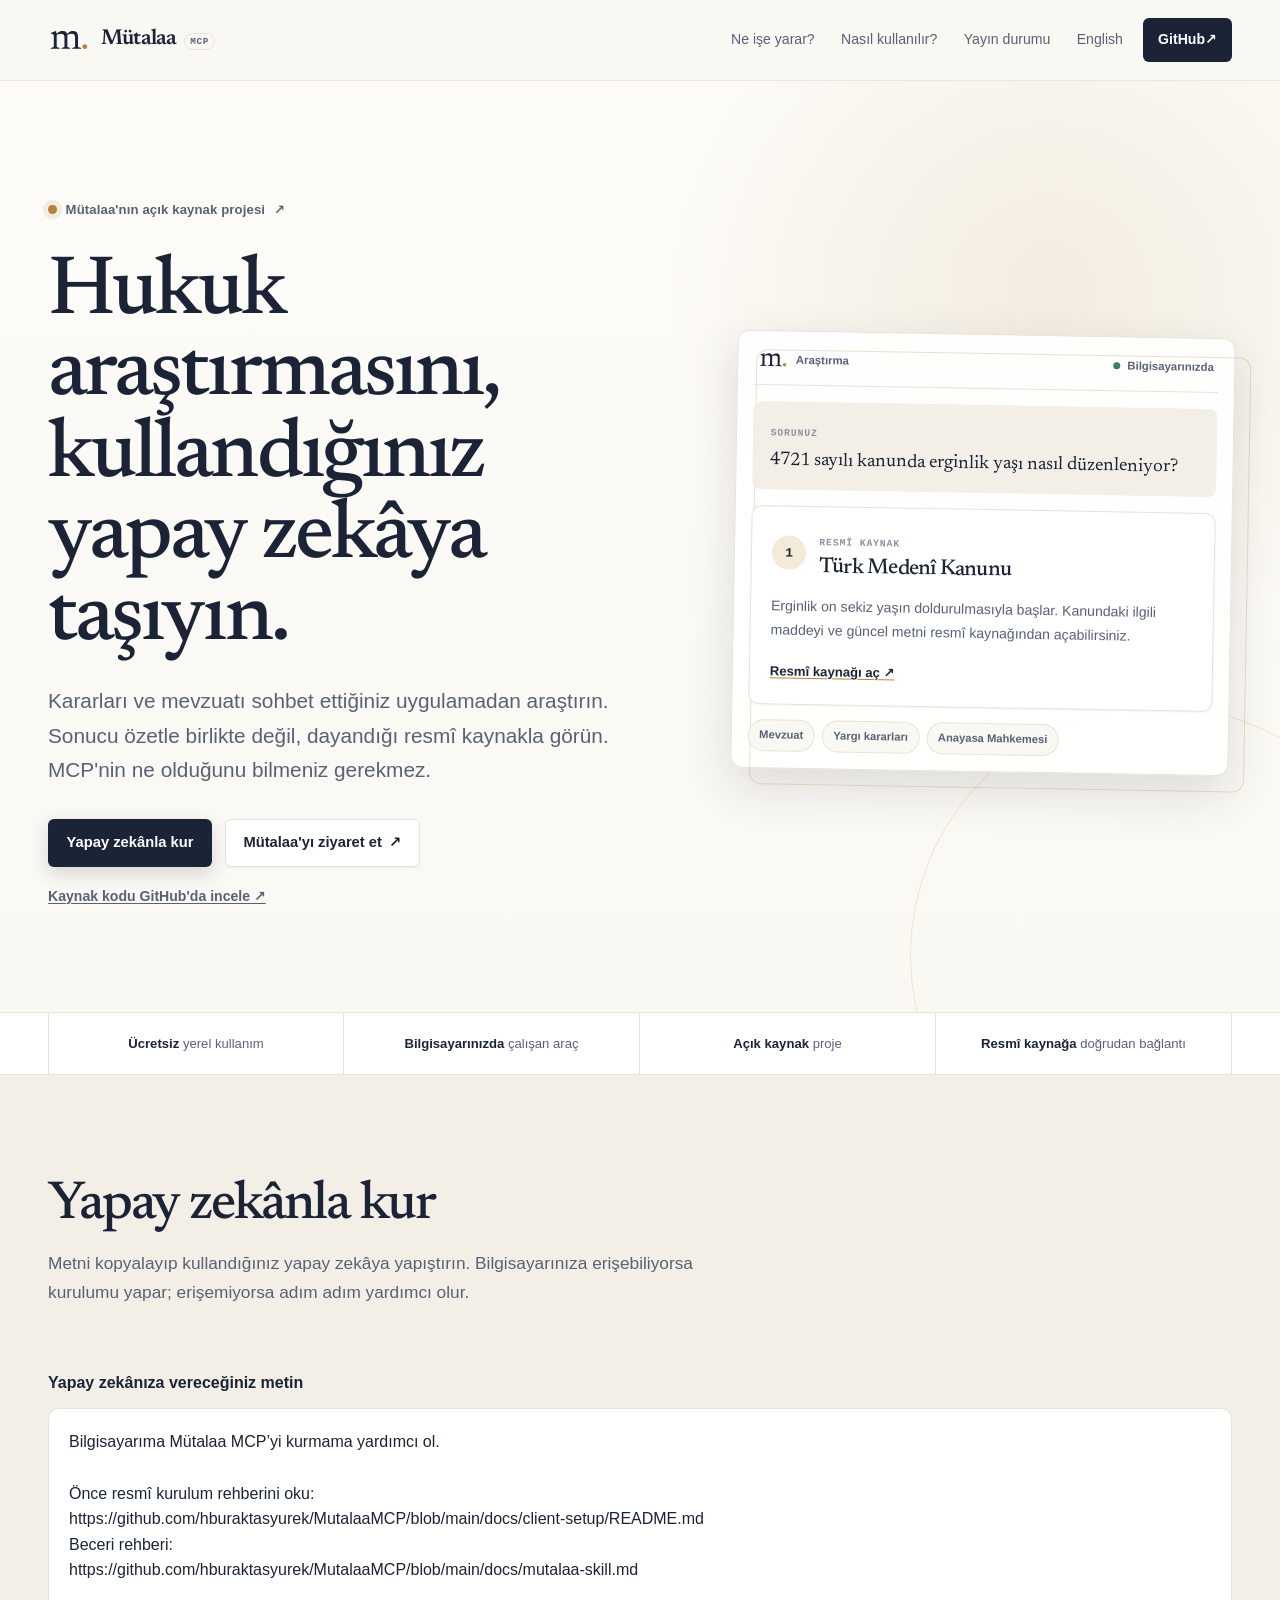
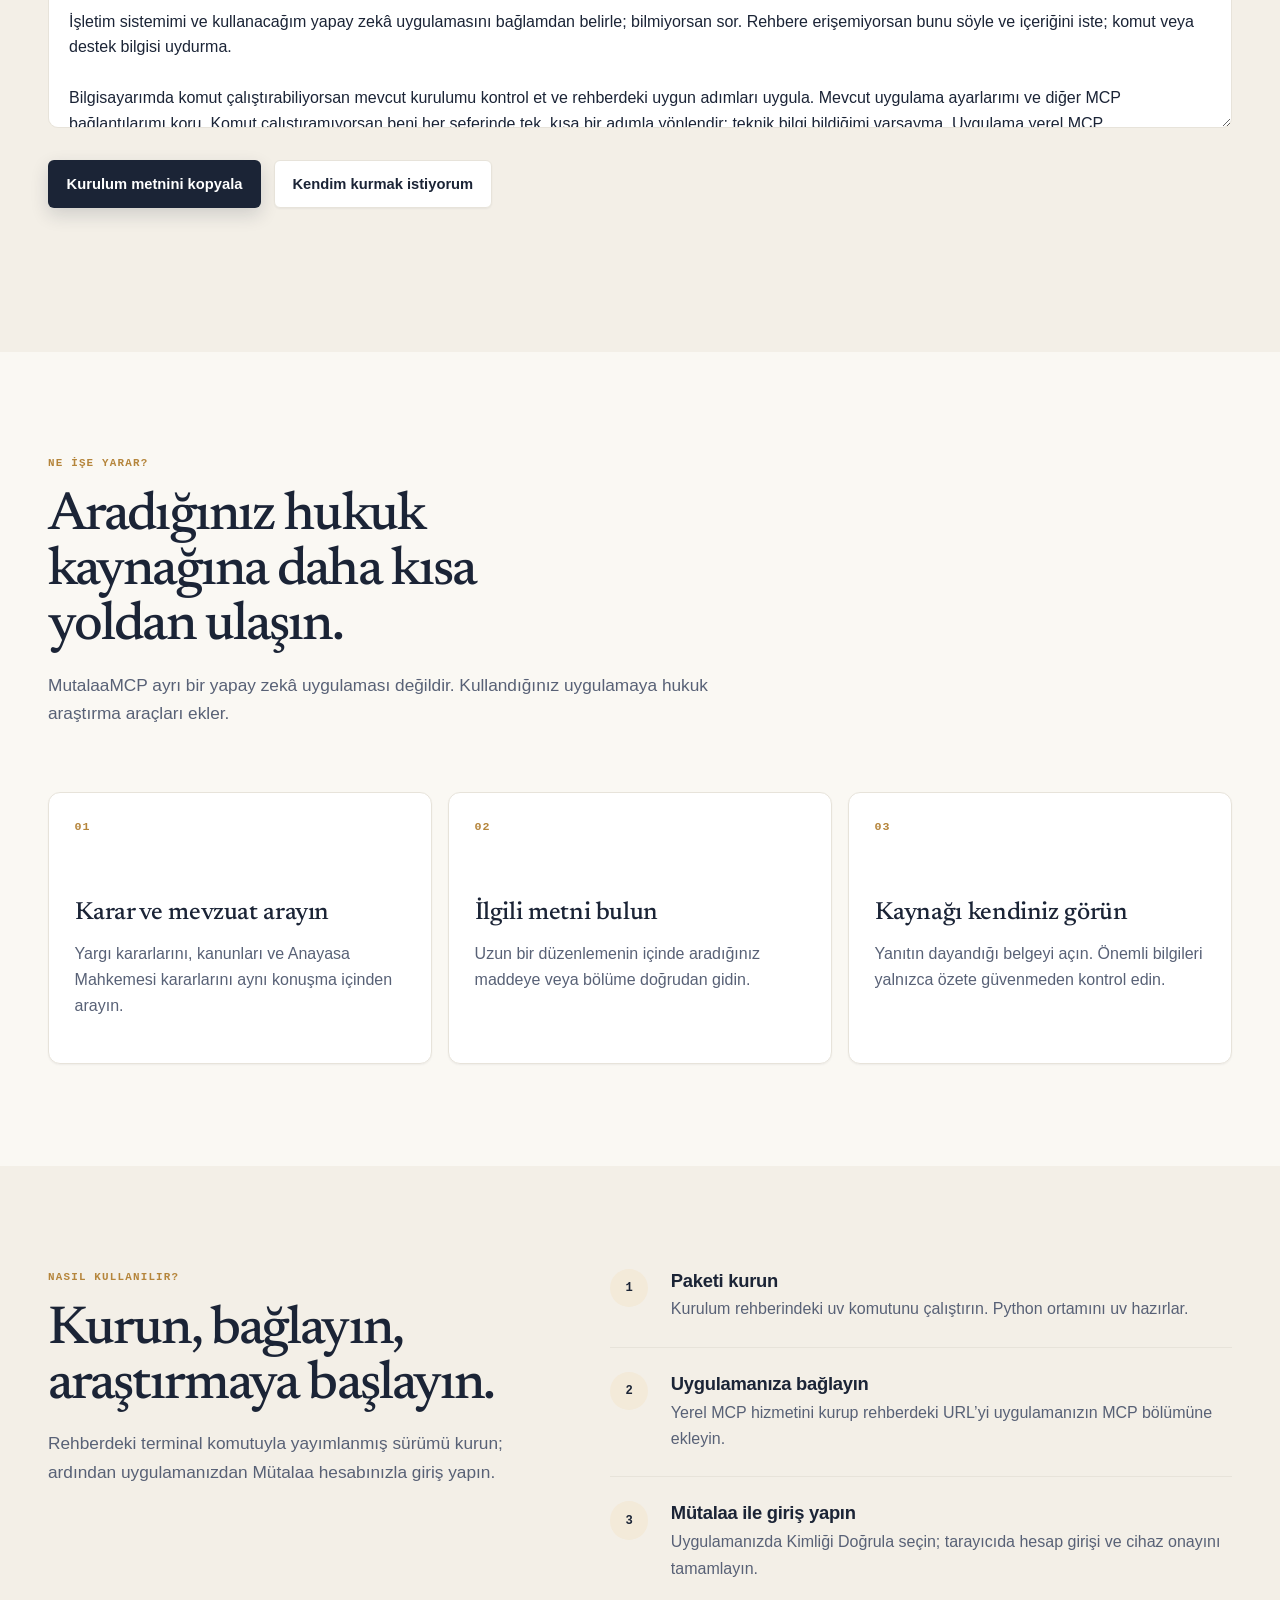
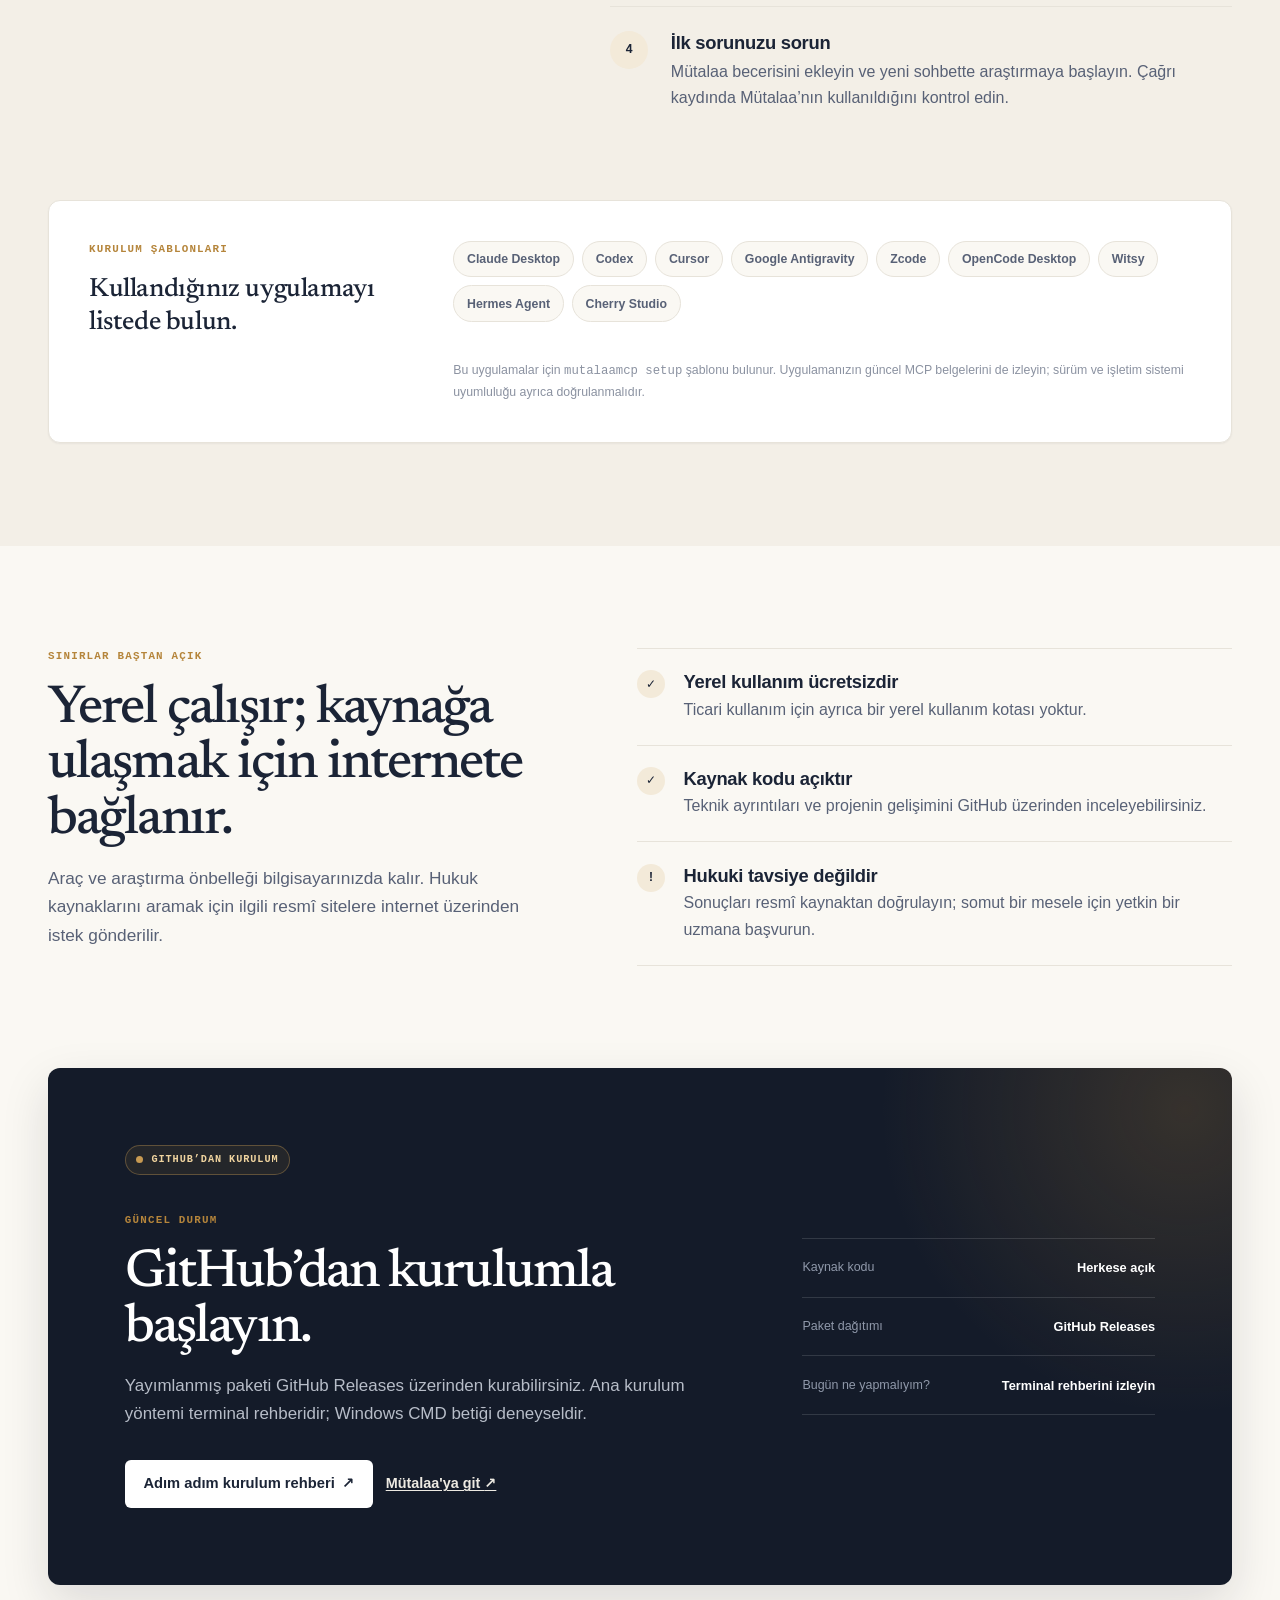
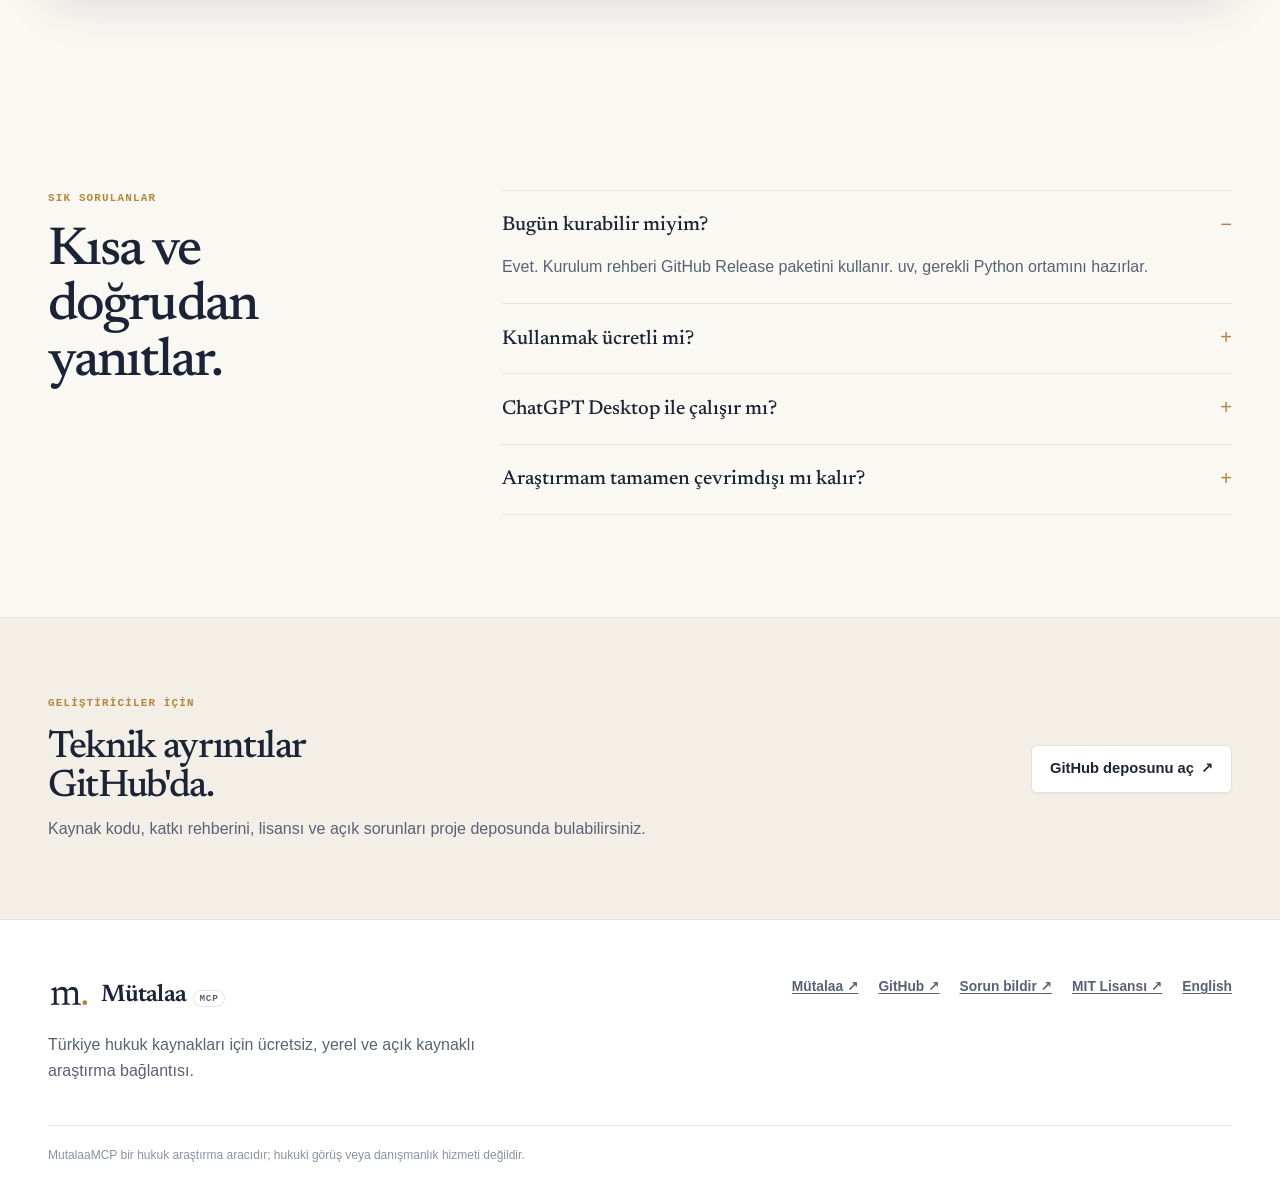
==== commit e9a55633: "Update files" ====
--- a/docs/index.html
+++ b/docs/index.html
@@ -56,7 +56,7 @@
           <h1 id="hero-baslik">Hukuk araştırmasını, kullandığınız yapay zekâya taşıyın.</h1>
           <p class="hero-copy">Kararları ve mevzuatı sohbet ettiğiniz uygulamadan araştırın. Sonucu özetle birlikte değil, dayandığı resmî kaynakla görün. MCP'nin ne olduğunu bilmeniz gerekmez.</p>
           <div class="hero-actions">
-            <a class="button button-primary" href="https://github.com/hburaktasyurek/MutalaaMCP/blob/main/docs/client-setup/README.md">Kuruluma başla</a>
+            <a class="button button-primary" href="#yapay-zekanla-kur">Yapay zekânla kur</a>
             <a class="button button-secondary" href="https://mutalaa.tr/">Mütalaa'yı ziyaret et <span aria-hidden="true">↗</span></a>
           </div>
           <a class="hero-github" href="https://github.com/hburaktasyurek/MutalaaMCP">Kaynak kodu GitHub'da incele <span aria-hidden="true">↗</span></a>
@@ -99,6 +99,37 @@
         <span><strong>Resmî kaynağa</strong> doğrudan bağlantı</span>
       </div>
     </div>
+
+    <section class="section section-muted" id="yapay-zekanla-kur" aria-labelledby="ai-setup-title">
+      <div class="shell">
+        <div class="section-intro">
+          <h2 id="ai-setup-title">Yapay zekânla kur</h2>
+          <p>Metni kopyalayıp kullandığınız yapay zekâya yapıştırın. Bilgisayarınıza erişebiliyorsa kurulumu yapar; erişemiyorsa adım adım yardımcı olur.</p>
+        </div>
+        <label class="prompt-label" for="setup-prompt">Yapay zekânıza vereceğiniz metin</label>
+        <textarea class="setup-prompt" id="setup-prompt" readonly spellcheck="false">Bilgisayarıma Mütalaa MCP’yi kurmama yardımcı ol.
+
+Önce resmî kurulum rehberini oku:
+https://github.com/hburaktasyurek/MutalaaMCP/blob/main/docs/client-setup/README.md
+Beceri rehberi:
+https://github.com/hburaktasyurek/MutalaaMCP/blob/main/docs/mutalaa-skill.md
+
+İşletim sistemimi ve kullanacağım yapay zekâ uygulamasını bağlamdan belirle; bilmiyorsan sor. Rehbere erişemiyorsan bunu söyle ve içeriğini iste; komut veya destek bilgisi uydurma.
+
+Bilgisayarımda komut çalıştırabiliyorsan mevcut kurulumu kontrol et ve rehberdeki uygun adımları uygula. Mevcut uygulama ayarlarımı ve diğer MCP bağlantılarımı koru. Komut çalıştıramıyorsan beni her seferinde tek, kısa bir adımla yönlendir; teknik bilgi bildiğimi varsayma. Uygulama yerel MCP desteklemiyorsa bu sınırlamayı açıkla.
+
+Hesap girişi gerektiğinde beni ilgili ekrana yönlendir. Şifremi veya erişim belirteçlerimi sohbete yazmamı isteme. Destekleniyorsa Mütalaa becerisini de kur.
+
+Son olarak gerçek bir Mütalaa araç çağrısıyla Gelir Vergisi Kanunu’nu bul ve kaynak bağlantısını getir. Web aramasını bu doğrulamanın yerine kullanma. Araçlara erişemiyorsan yeni sohbet veya uygulama adımında beni yönlendir; doğrulamanın beklediğini belirt.
+
+Tamamlanan adımları ve benim yapmam gerekenleri kısaca belirt. Araç çağrısı başarılı olmadan kurulumun doğrulandığını söyleme.</textarea>
+        <div class="hero-actions">
+          <button class="button button-primary" type="button" id="copy-setup" hidden data-success="Kopyalandı. Şimdi yapay zekânıza yapıştırın." data-failure="Otomatik kopyalanamadı. Metni seçip elle kopyalayın.">Kurulum metnini kopyala</button>
+          <a class="button button-secondary" href="https://github.com/hburaktasyurek/MutalaaMCP/blob/main/docs/client-setup/README.md">Kendim kurmak istiyorum</a>
+        </div>
+        <p id="copy-status" role="status" aria-live="polite"></p>
+      </div>
+    </section>
 
     <section class="section" id="ne-ise-yarar" aria-labelledby="fayda-baslik">
       <div class="shell">
@@ -242,5 +273,6 @@
     </div>
     <div class="shell footer-note">MutalaaMCP bir hukuk araştırma aracıdır; hukuki görüş veya danışmanlık hizmeti değildir.</div>
   </footer>
+  <script src="assets/setup.js" defer></script>
 </body>
 </html>
--- a/docs/assets/site.css
+++ b/docs/assets/site.css
@@ -1155,3 +1155,32 @@
     transition-duration: 0.01ms !important;
   }
 }
+
+.prompt-label {
+  display: block;
+  margin-bottom: 0.75rem;
+  font-weight: 600;
+}
+
+.setup-prompt {
+  display: block;
+  width: 100%;
+  min-height: 20rem;
+  padding: 1.25rem;
+  border: 1px solid var(--hairline);
+  border-radius: var(--radius-lg);
+  background: var(--surface);
+  color: var(--ink);
+  font: inherit;
+  line-height: 1.6;
+  resize: vertical;
+}
+
+.setup-prompt:focus-visible {
+  outline: 2px solid var(--brass);
+  outline-offset: 3px;
+}
+
+#copy-setup { cursor: pointer; }
+#copy-setup[hidden] { display: none; }
+#copy-status { min-height: 1.6em; }
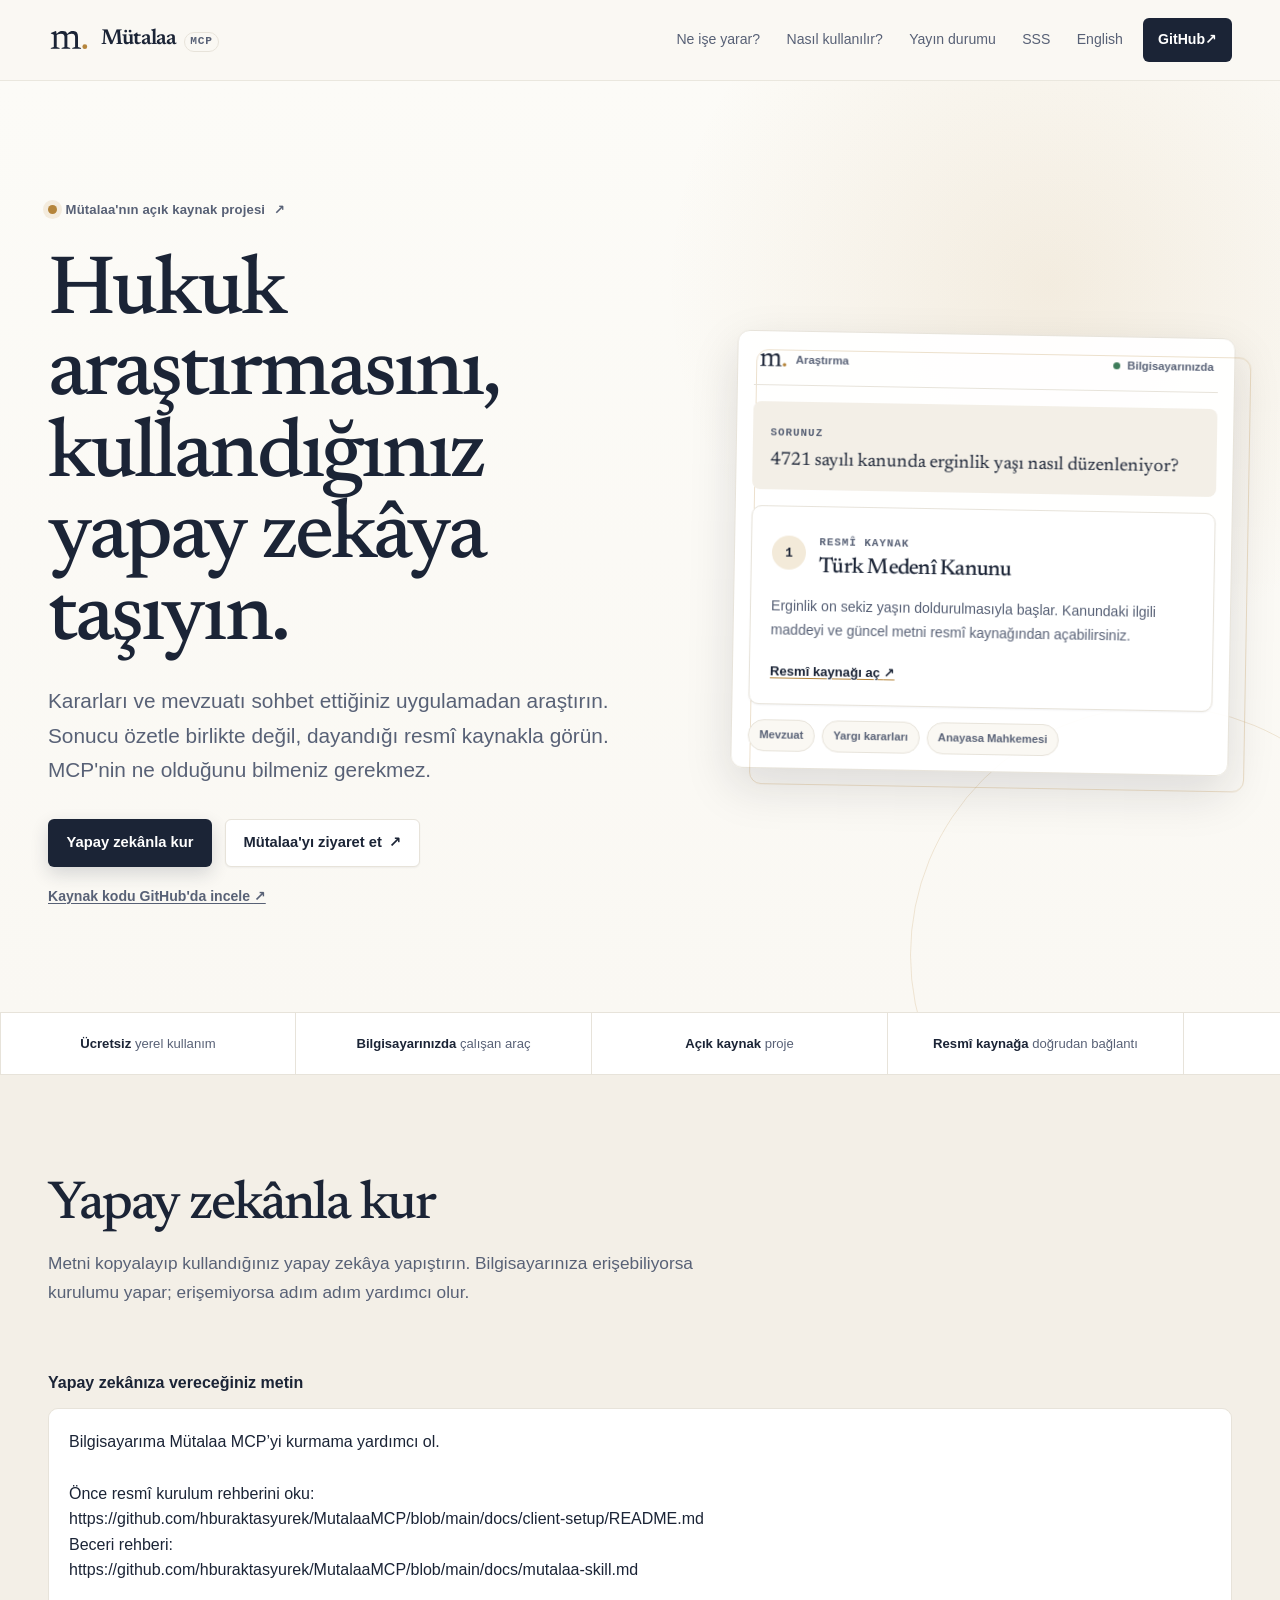
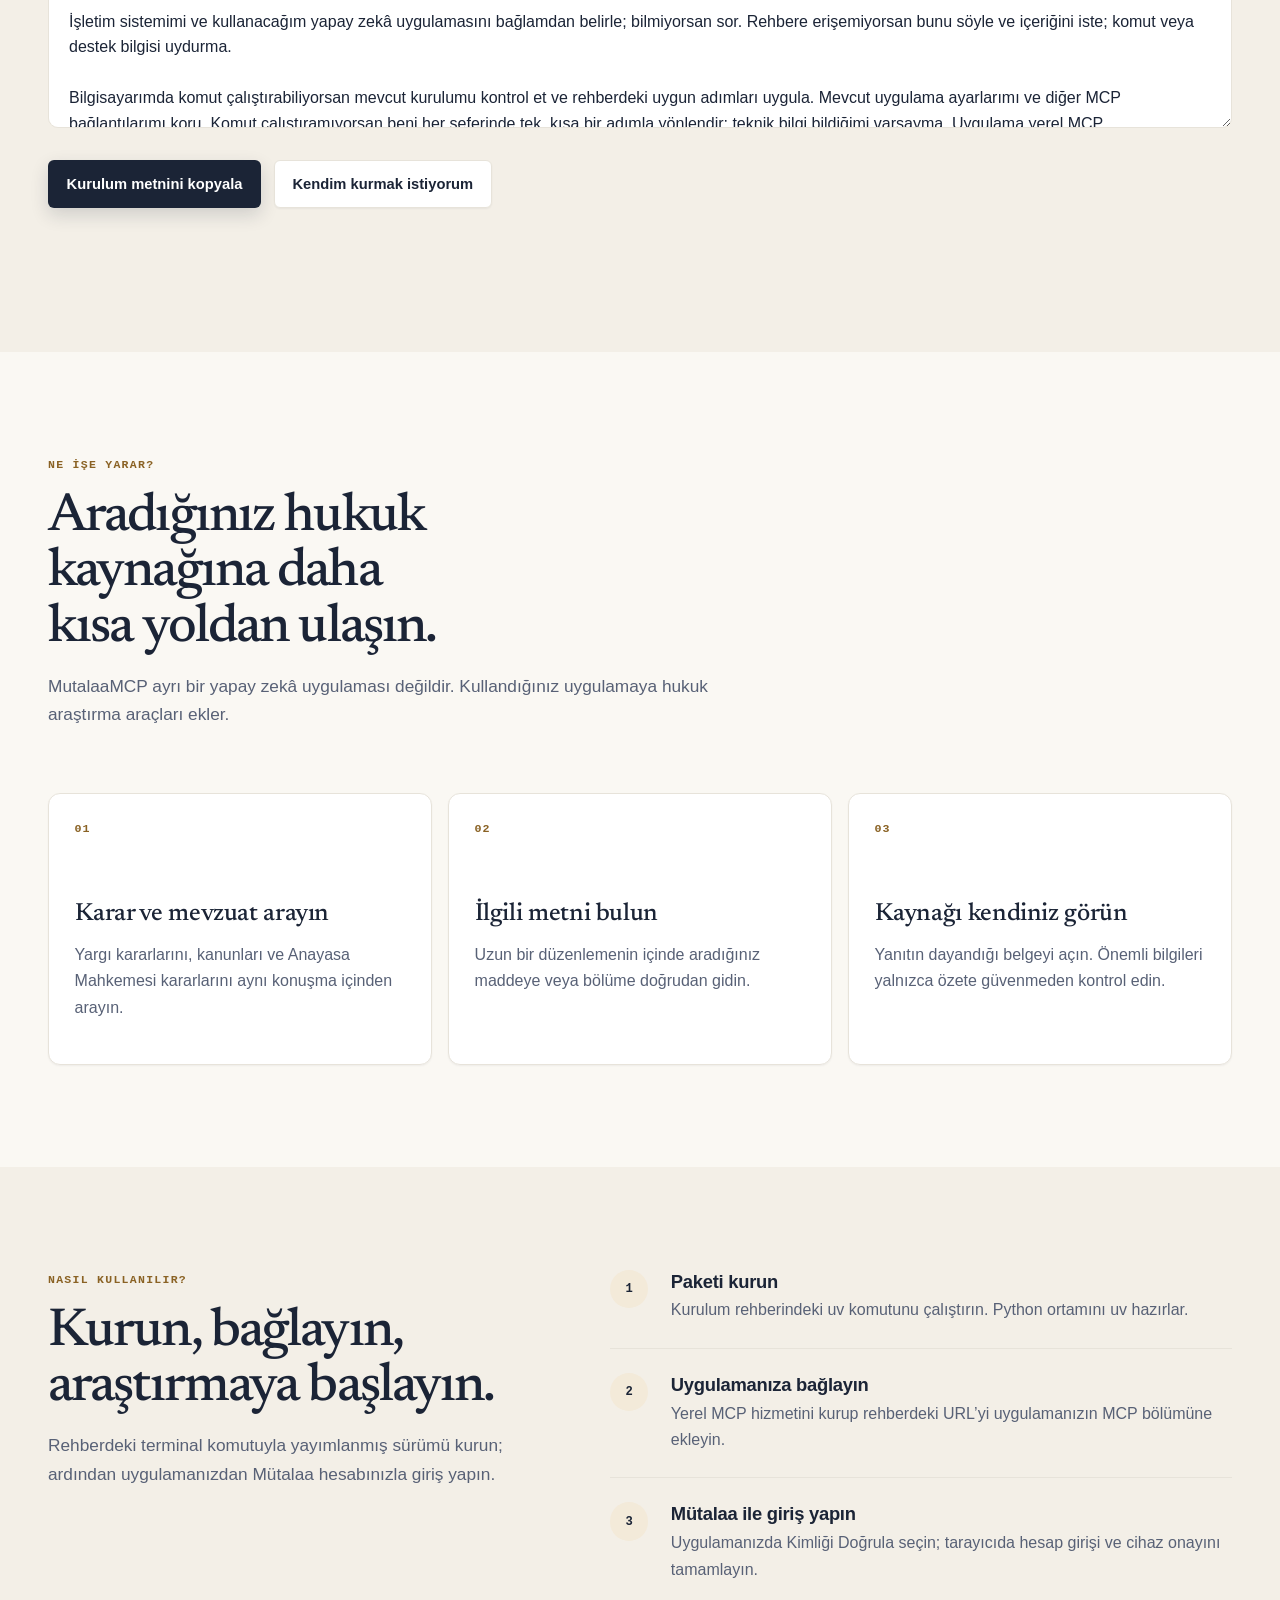
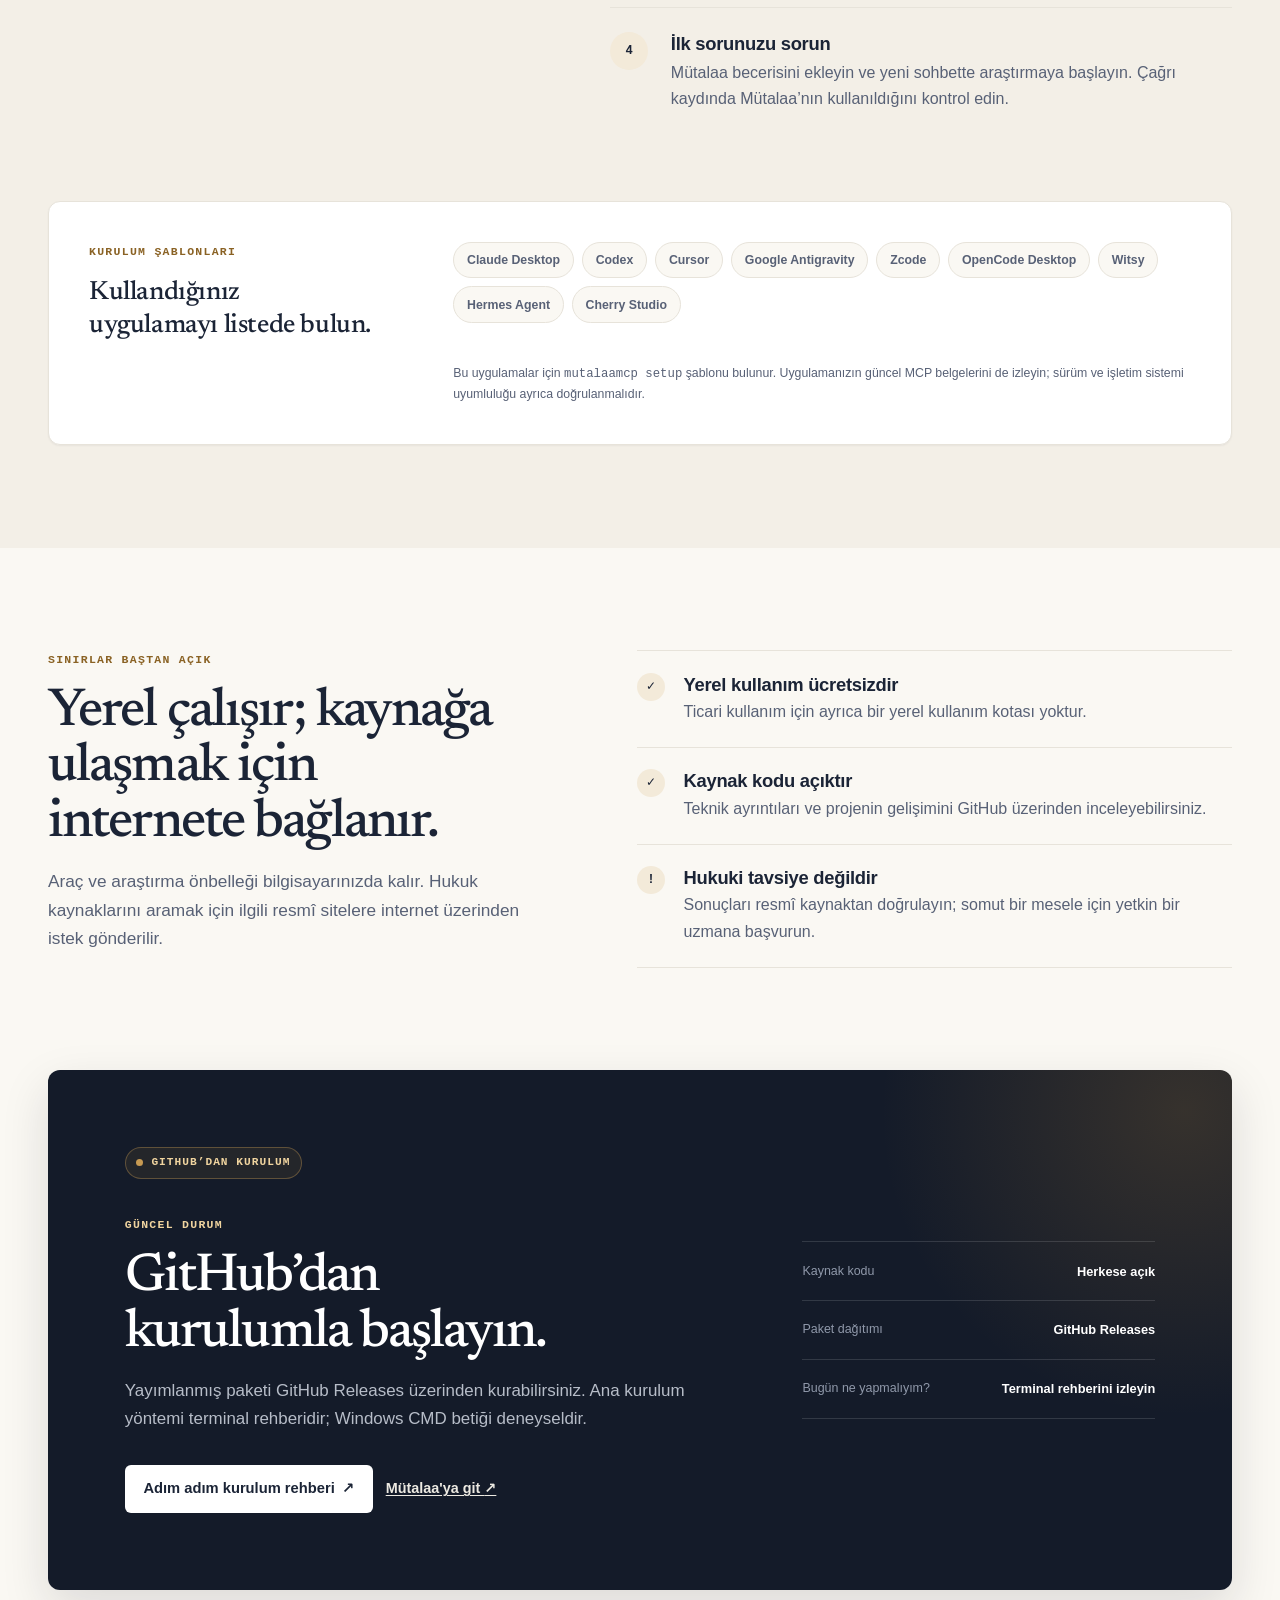
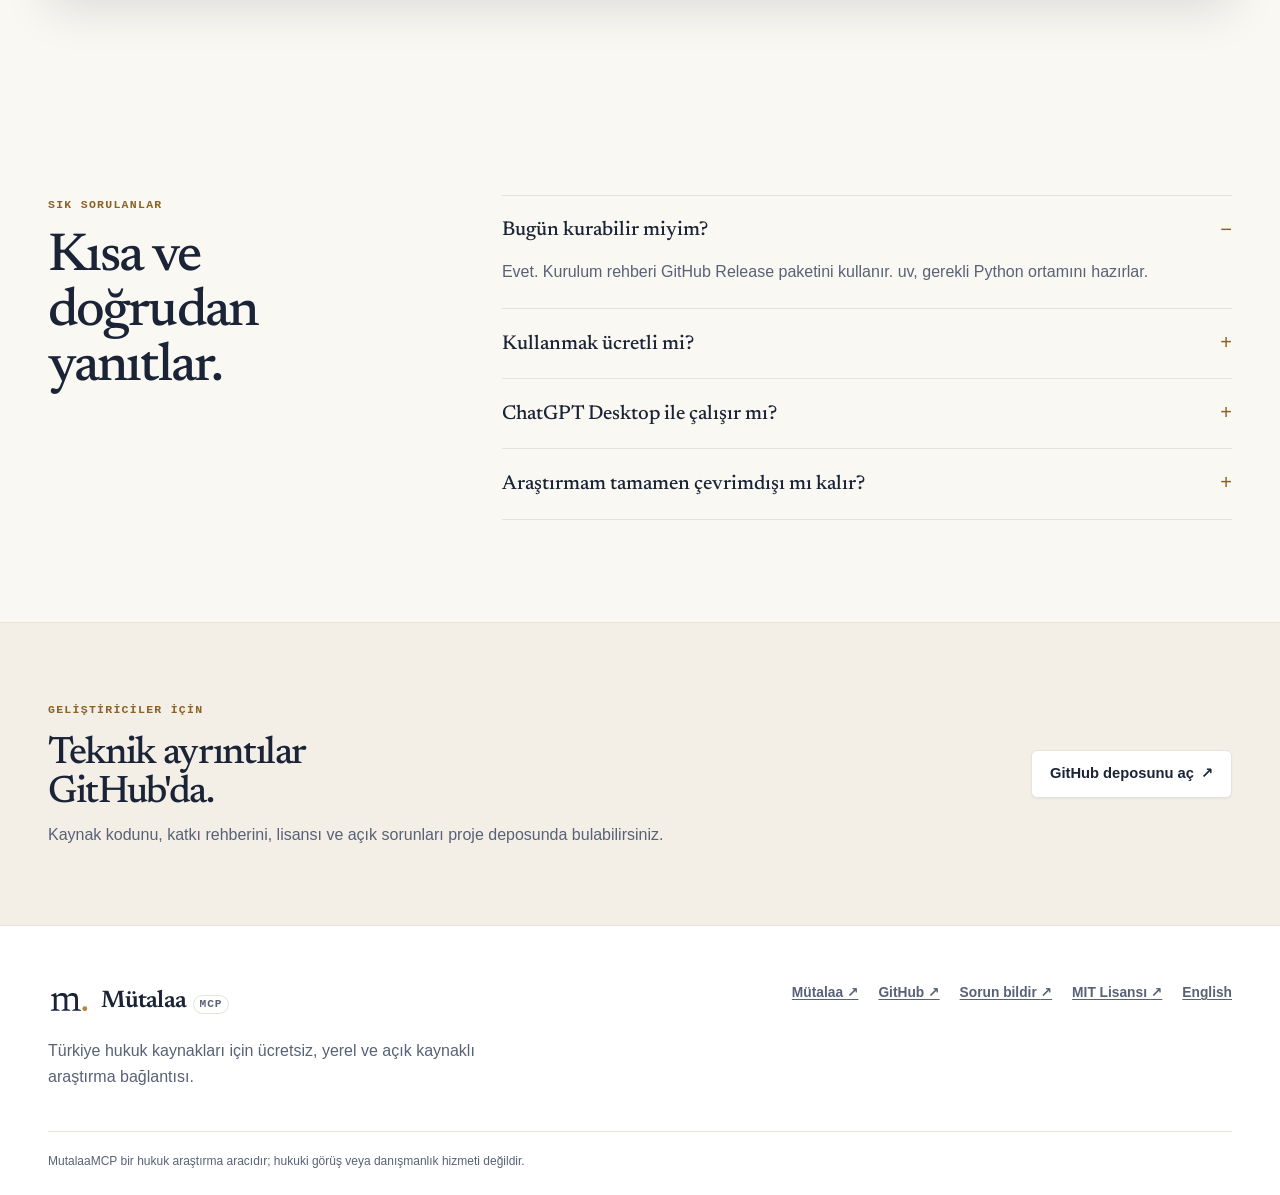
==== commit 15ab8f51: "Add marketing kit and polish docs site UX and social meta" ====
--- a/docs/index.html
+++ b/docs/index.html
@@ -17,9 +17,15 @@
   <meta property="og:title" content="MutalaaMCP — Hukuk araştırması, kullandığınız yapay zekâda">
   <meta property="og:description" content="Kararları ve mevzuatı kullandığınız yapay zekâ uygulamasından araştırın; dayanağı resmî kaynağında görün.">
   <meta property="og:url" content="https://hburaktasyurek.github.io/MutalaaMCP/">
-  <meta name="twitter:card" content="summary">
+  <meta property="og:image" content="https://hburaktasyurek.github.io/MutalaaMCP/assets/social/mutalaa-mcp-tanitim.png">
+  <meta property="og:image:width" content="1536">
+  <meta property="og:image:height" content="1024">
+  <meta property="og:image:alt" content="Mütalaa MCP — Türk hukuk kaynakları, kullandığınız yapay zekâda. Ücretsiz, açık kaynak ve yerel çalışma.">
+  <meta name="twitter:card" content="summary_large_image">
   <meta name="twitter:title" content="MutalaaMCP — Hukuk araştırması, kullandığınız yapay zekâda">
   <meta name="twitter:description" content="Kararları ve mevzuatı kullandığınız yapay zekâ uygulamasından araştırın; dayanağı resmî kaynağında görün.">
+  <meta name="twitter:image" content="https://hburaktasyurek.github.io/MutalaaMCP/assets/social/mutalaa-mcp-tanitim.png">
+  <meta name="twitter:image:alt" content="Mütalaa MCP — Türk hukuk kaynakları, kullandığınız yapay zekâda.">
   <title>MutalaaMCP — Hukuk araştırması, kullandığınız yapay zekâda</title>
   <link rel="icon" href="assets/mutalaa-mark.svg" type="image/svg+xml">
   <link rel="stylesheet" href="assets/fonts/fonts.css">
@@ -38,6 +44,7 @@
         <a href="#ne-ise-yarar">Ne işe yarar?</a>
         <a href="#nasil-kullanilir">Nasıl kullanılır?</a>
         <a href="#yayin">Yayın durumu</a>
+        <a href="#sss">SSS</a>
         <a href="en/" lang="en" hreflang="en">English</a>
         <a class="nav-cta" href="https://github.com/hburaktasyurek/MutalaaMCP">GitHub <span aria-hidden="true">↗</span></a>
       </nav>
@@ -62,7 +69,7 @@
           <a class="hero-github" href="https://github.com/hburaktasyurek/MutalaaMCP">Kaynak kodu GitHub'da incele <span aria-hidden="true">↗</span></a>
         </div>
 
-        <div class="research-preview" aria-label="Örnek hukuk araştırması görünümü">
+        <div class="research-preview" role="group" aria-label="Örnek hukuk araştırması görünümü">
           <div class="preview-topbar">
             <span class="preview-brand"><img src="assets/mutalaa-mark.svg" alt="" width="30" height="17"> Araştırma</span>
             <span class="preview-local"><span aria-hidden="true"></span> Bilgisayarınızda</span>
@@ -91,13 +98,13 @@
       </div>
     </section>
 
-    <div class="trust-strip" aria-label="MutalaaMCP temel özellikleri">
-      <div class="shell trust-list">
-        <span><strong>Ücretsiz</strong> yerel kullanım</span>
-        <span><strong>Bilgisayarınızda</strong> çalışan araç</span>
-        <span><strong>Açık kaynak</strong> proje</span>
-        <span><strong>Resmî kaynağa</strong> doğrudan bağlantı</span>
-      </div>
+    <div class="trust-strip">
+      <ul class="shell trust-list" aria-label="MutalaaMCP temel özellikleri">
+        <li><strong>Ücretsiz</strong> yerel kullanım</li>
+        <li><strong>Bilgisayarınızda</strong> çalışan araç</li>
+        <li><strong>Açık kaynak</strong> proje</li>
+        <li><strong>Resmî kaynağa</strong> doğrudan bağlantı</li>
+      </ul>
     </div>
 
     <section class="section section-muted" id="yapay-zekanla-kur" aria-labelledby="ai-setup-title">
@@ -124,7 +131,7 @@
 
 Tamamlanan adımları ve benim yapmam gerekenleri kısaca belirt. Araç çağrısı başarılı olmadan kurulumun doğrulandığını söyleme.</textarea>
         <div class="hero-actions">
-          <button class="button button-primary" type="button" id="copy-setup" hidden data-success="Kopyalandı. Şimdi yapay zekânıza yapıştırın." data-failure="Otomatik kopyalanamadı. Metni seçip elle kopyalayın.">Kurulum metnini kopyala</button>
+          <button class="button button-primary" type="button" id="copy-setup" hidden data-label-copied="Kopyalandı" data-success="Kopyalandı. Şimdi yapay zekânıza yapıştırın." data-failure="Otomatik kopyalanamadı. Metni seçip elle kopyalayın.">Kurulum metnini kopyala</button>
           <a class="button button-secondary" href="https://github.com/hburaktasyurek/MutalaaMCP/blob/main/docs/client-setup/README.md">Kendim kurmak istiyorum</a>
         </div>
         <p id="copy-status" role="status" aria-live="polite"></p>
@@ -236,7 +243,7 @@
         <div class="faq-list">
           <details open><summary>Bugün kurabilir miyim?</summary><p>Evet. Kurulum rehberi GitHub Release paketini kullanır. uv, gerekli Python ortamını hazırlar.</p></details>
           <details><summary>Kullanmak ücretli mi?</summary><p>MutalaaMCP'nin bilgisayarınızda çalışan yerel kullanımı ücretsiz ve açık kaynaklıdır. Kullandığınız yapay zekâ uygulamasının kendi ücretleri ayrıca geçerli olabilir.</p></details>
-          <details><summary>ChatGPT Desktop ile çalışır mı?</summary><p>Yerel HTTP MCP ve OAuth destekleyen masaüstü sürümleri için rehberde uygulama içi giriş anlatılır. Özellik erişimi uygulama sürümünüze ve hesabınıza bağlıdır; yalnız uzak bağlantı kabul eden bir ekranda yerel adres kullanılamaz.</p></details>
+          <details><summary>ChatGPT Desktop ile çalışır mı?</summary><p>Sürümünüze ve hesabınıza bağlıdır. Rehber, uygulama içinden girişi destekleyen masaüstü sürümleri için adımları anlatır; yalnızca uzak bağlantı kabul eden bir ekranda yerel adres kullanılamaz.</p></details>
           <details><summary>Araştırmam tamamen çevrimdışı mı kalır?</summary><p>Hayır. Araç bilgisayarınızda çalışır; karar ve mevzuatı bulmak için resmî kaynaklara internet üzerinden bağlanır.</p></details>
         </div>
       </div>
@@ -247,7 +254,7 @@
         <div>
           <p class="eyebrow">Geliştiriciler için</p>
           <h2 id="gelistirici-baslik">Teknik ayrıntılar GitHub'da.</h2>
-          <p>Kaynak kodu, katkı rehberini, lisansı ve açık sorunları proje deposunda bulabilirsiniz.</p>
+          <p>Kaynak kodunu, katkı rehberini, lisansı ve açık sorunları proje deposunda bulabilirsiniz.</p>
         </div>
         <a class="button button-secondary" href="https://github.com/hburaktasyurek/MutalaaMCP">GitHub deposunu aç <span aria-hidden="true">↗</span></a>
       </div>
--- a/docs/assets/site.css
+++ b/docs/assets/site.css
@@ -7,6 +7,7 @@
   --brass: #b5853b;
   --brass-soft: #c79a52;
   --brass-surface: #f3ead9;
+  --brass-deep: #8a6224;
   --muted: #f3efe7;
   --hairline: #e7e3da;
   --ink-bg: #141b29;
@@ -29,6 +30,13 @@
 
 html {
   scroll-behavior: smooth;
+  scrollbar-width: thin;
+  scrollbar-color: #cfc7b6 transparent;
+}
+
+::selection {
+  color: var(--ink);
+  background: rgb(181 133 59 / 28%);
 }
 
 body {
@@ -78,6 +86,7 @@
   font-family: "Newsreader", Georgia, "Times New Roman", serif;
   font-weight: 500;
   letter-spacing: -0.035em;
+  text-wrap: balance;
 }
 
 h1 {
@@ -99,11 +108,16 @@
   font-size: 1.15rem;
   line-height: 1.25;
   letter-spacing: -0.015em;
+  text-wrap: balance;
 }
 
 .shell {
   width: min(calc(100% - 3rem), var(--shell));
   margin-inline: auto;
+}
+
+[id] {
+  scroll-margin-top: 6rem;
 }
 
 .skip-link {
@@ -124,10 +138,12 @@
 }
 
 .site-header {
-  position: relative;
+  position: sticky;
+  top: 0;
   z-index: 10;
   border-bottom: 1px solid rgb(231 227 218 / 82%);
   background: rgb(250 248 243 / 94%);
+  -webkit-backdrop-filter: blur(16px);
   backdrop-filter: blur(16px);
 }
 
@@ -168,7 +184,7 @@
   border: 1px solid var(--hairline);
   border-radius: 999px;
   font-family: ui-monospace, "SF Mono", Menlo, Consolas, monospace;
-  font-size: 0.58rem;
+  font-size: 0.7rem;
   font-weight: 700;
   letter-spacing: 0.08em;
   line-height: 1.2;
@@ -344,6 +360,7 @@
 }
 
 .research-preview {
+  --tilt: 1deg;
   position: relative;
   min-width: 0;
   padding: 1rem;
@@ -351,7 +368,24 @@
   border-radius: var(--radius-xl);
   background: rgb(255 255 255 / 93%);
   box-shadow: var(--shadow-3);
-  transform: rotate(1deg);
+  transform: rotate(var(--tilt));
+}
+
+@media (prefers-reduced-motion: no-preference) {
+  .research-preview {
+    animation: preview-settle 900ms var(--ease) 120ms both;
+  }
+}
+
+@keyframes preview-settle {
+  from {
+    opacity: 0;
+    transform: translateY(0.9rem) rotate(calc(var(--tilt) + 0.6deg));
+  }
+  to {
+    opacity: 1;
+    transform: translateY(0) rotate(var(--tilt));
+  }
 }
 
 .research-preview::before {
@@ -402,9 +436,9 @@
 }
 
 .preview-label {
-  color: var(--mist);
+  color: var(--slate);
   font-family: ui-monospace, "SF Mono", Menlo, Consolas, monospace;
-  font-size: 0.61rem;
+  font-size: 0.68rem;
   font-weight: 700;
   letter-spacing: 0.09em;
 }
@@ -494,9 +528,12 @@
 .trust-list {
   display: grid;
   grid-template-columns: repeat(4, minmax(0, 1fr));
-}
-
-.trust-list span {
+  margin: 0;
+  padding: 0;
+  list-style: none;
+}
+
+.trust-list li {
   padding: 1.25rem 1rem;
   color: var(--slate);
   border-right: 1px solid var(--hairline);
@@ -504,7 +541,7 @@
   text-align: center;
 }
 
-.trust-list span:first-child {
+.trust-list li:first-child {
   border-left: 1px solid var(--hairline);
 }
 
@@ -534,9 +571,9 @@
 
 .eyebrow {
   margin-bottom: 1rem;
-  color: var(--brass);
+  color: var(--brass-deep);
   font-family: ui-monospace, "SF Mono", Menlo, Consolas, monospace;
-  font-size: 0.68rem;
+  font-size: 0.72rem;
   font-weight: 800;
   letter-spacing: 0.11em;
   text-transform: uppercase;
@@ -561,7 +598,7 @@
 .card-number {
   display: block;
   margin-bottom: 3.8rem;
-  color: var(--brass);
+  color: var(--brass-deep);
   font-family: ui-monospace, "SF Mono", Menlo, Consolas, monospace;
   font-size: 0.73rem;
   font-weight: 800;
@@ -669,7 +706,7 @@
 .client-note {
   grid-column: 2;
   margin: 0;
-  color: var(--mist);
+  color: var(--slate);
   font-size: 0.77rem;
 }
 
@@ -738,6 +775,10 @@
   color: #fff;
 }
 
+.status-copy .eyebrow {
+  color: #f0d49f;
+}
+
 .status-copy > p:not(.eyebrow) {
   max-width: 43rem;
   margin-bottom: 0;
@@ -756,7 +797,7 @@
   border-radius: 999px;
   background: rgb(181 133 59 / 10%);
   font-family: ui-monospace, "SF Mono", Menlo, Consolas, monospace;
-  font-size: 0.64rem;
+  font-size: 0.7rem;
   font-weight: 800;
   letter-spacing: 0.09em;
 }
@@ -845,7 +886,7 @@
   position: absolute;
   top: 1.25rem;
   right: 0;
-  color: var(--brass);
+  color: var(--brass-deep);
   font-family: "Helvetica Neue", Helvetica, Arial, sans-serif;
   font-size: 1.25rem;
   content: "+";
@@ -927,7 +968,7 @@
 .footer-note {
   margin-top: 2.5rem;
   padding-top: 1.25rem;
-  color: var(--mist);
+  color: var(--slate);
   border-top: 1px solid var(--hairline);
   font-size: 0.75rem;
 }
@@ -953,20 +994,20 @@
   }
 
   .research-preview {
+    --tilt: 0deg;
     width: min(100%, 36rem);
     margin-inline: auto;
-    transform: none;
   }
 
   .trust-list {
     grid-template-columns: repeat(2, minmax(0, 1fr));
   }
 
-  .trust-list span:nth-child(odd) {
+  .trust-list li:nth-child(odd) {
     border-left: 1px solid var(--hairline);
   }
 
-  .trust-list span:nth-child(-n + 2) {
+  .trust-list li:nth-child(-n + 2) {
     border-bottom: 1px solid var(--hairline);
   }
 
@@ -1006,12 +1047,8 @@
     flex: 0 0 auto;
   }
 
-  .site-nav a:nth-child(-n + 3) {
-    display: none;
-  }
-
-  .site-nav .nav-cta {
-    margin-left: auto;
+  [id] {
+    scroll-margin-top: 8rem;
   }
 
   .hero {
@@ -1091,22 +1128,6 @@
     flex-direction: column;
   }
 
-  .trust-list {
-    grid-template-columns: 1fr;
-  }
-
-  .trust-list span,
-  .trust-list span:first-child,
-  .trust-list span:nth-child(odd) {
-    border-right: 1px solid var(--hairline);
-    border-bottom: 1px solid var(--hairline);
-    border-left: 1px solid var(--hairline);
-  }
-
-  .trust-list span:last-child {
-    border-bottom: 0;
-  }
-
   .section {
     padding-block: 4.25rem;
   }
@@ -1116,18 +1137,11 @@
     gap: 0.75rem;
   }
 
-  .client-panel {
-    margin-inline: 1rem;
-    width: auto;
-  }
-
   .status-section {
     padding-top: 0;
   }
 
   .status-panel {
-    width: auto;
-    margin-inline: 0.65rem;
     padding: 1.5rem;
   }
 
@@ -1153,6 +1167,8 @@
   *::after {
     scroll-behavior: auto !important;
     transition-duration: 0.01ms !important;
+    animation-duration: 0.01ms !important;
+    animation-iteration-count: 1 !important;
   }
 }
 
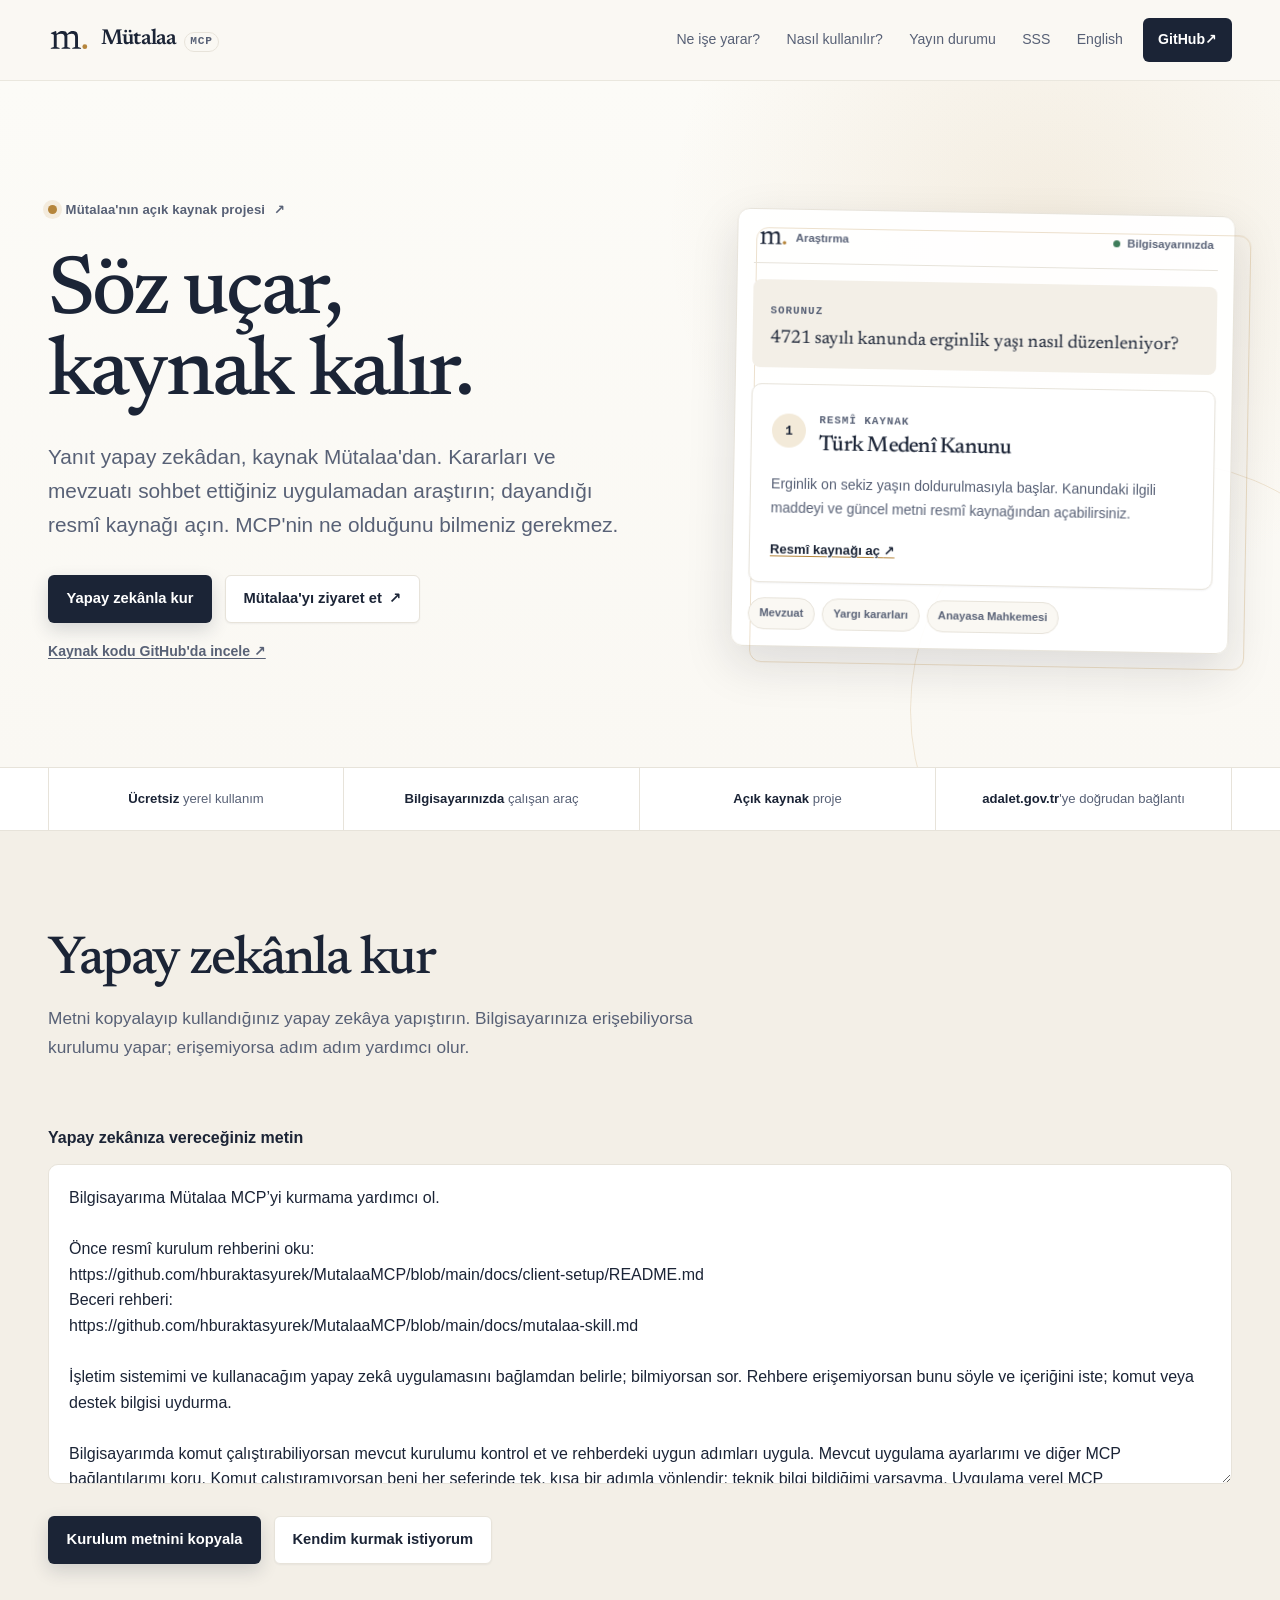
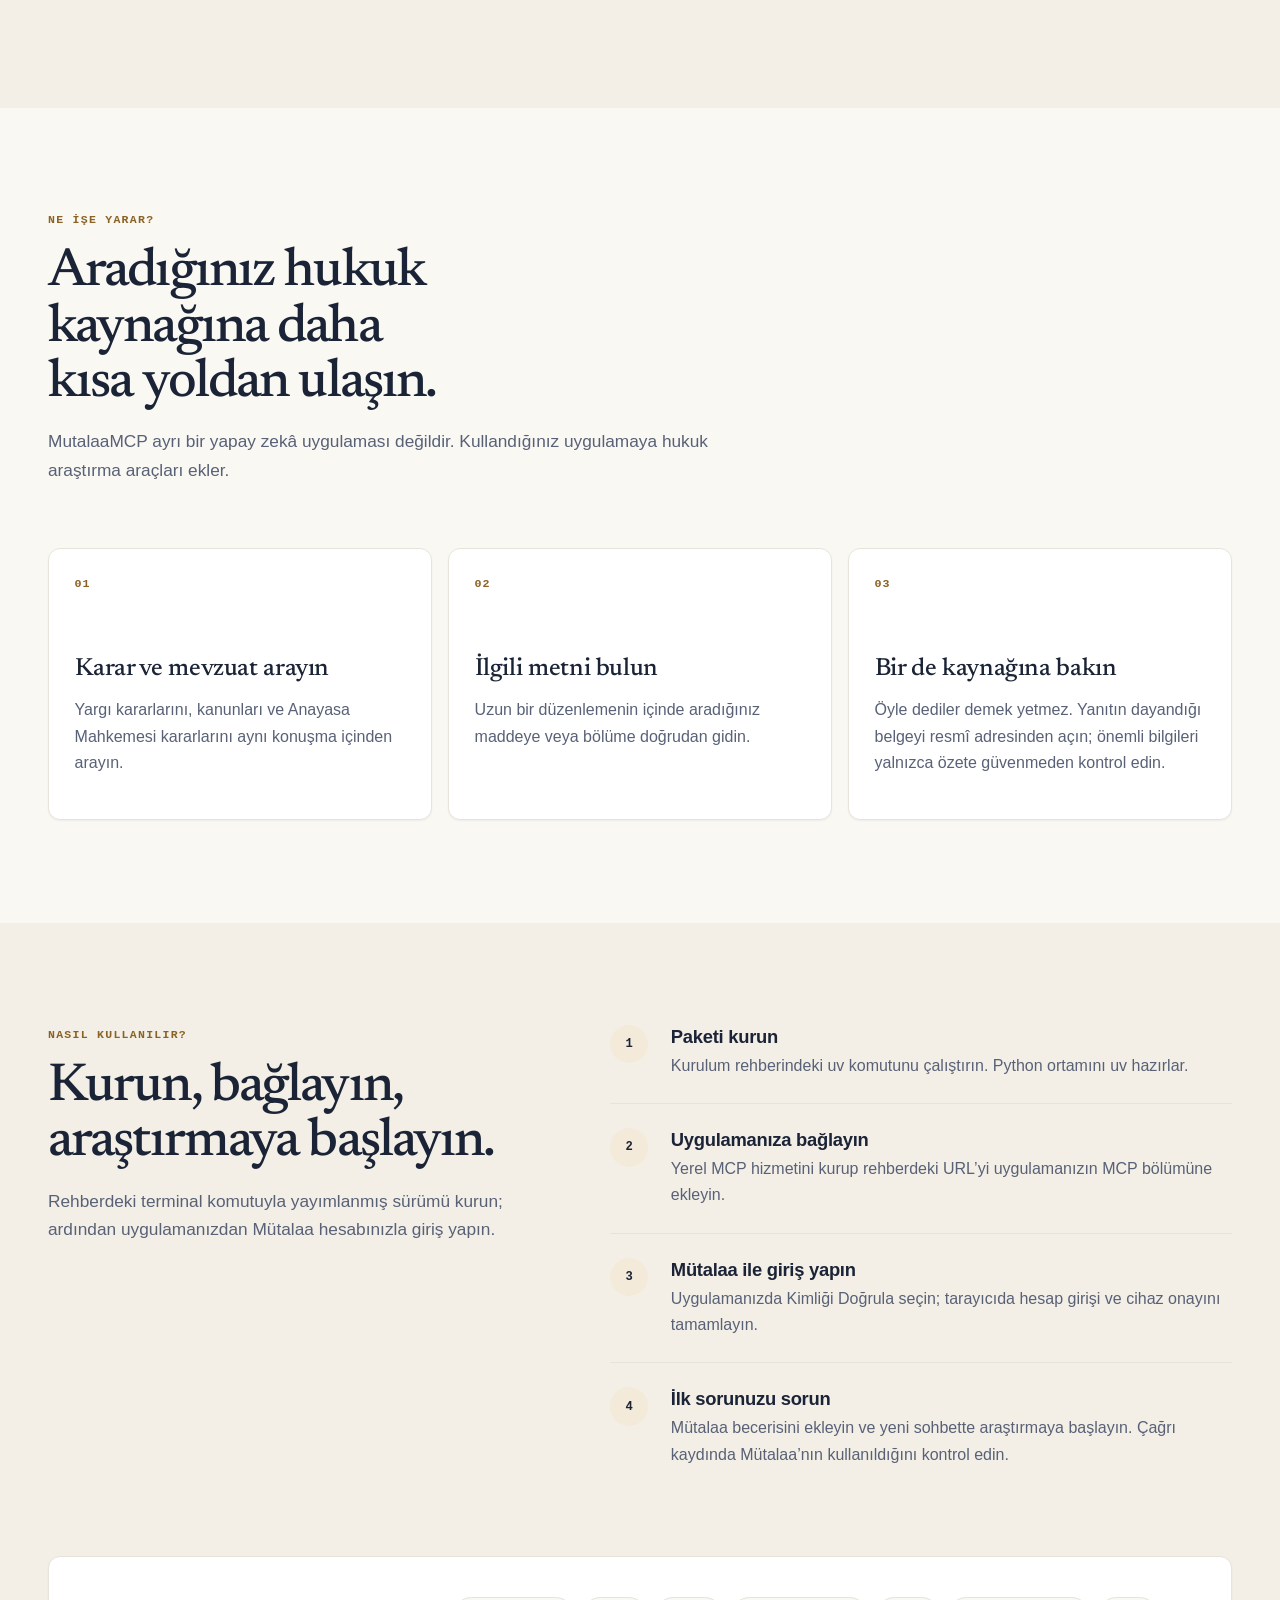
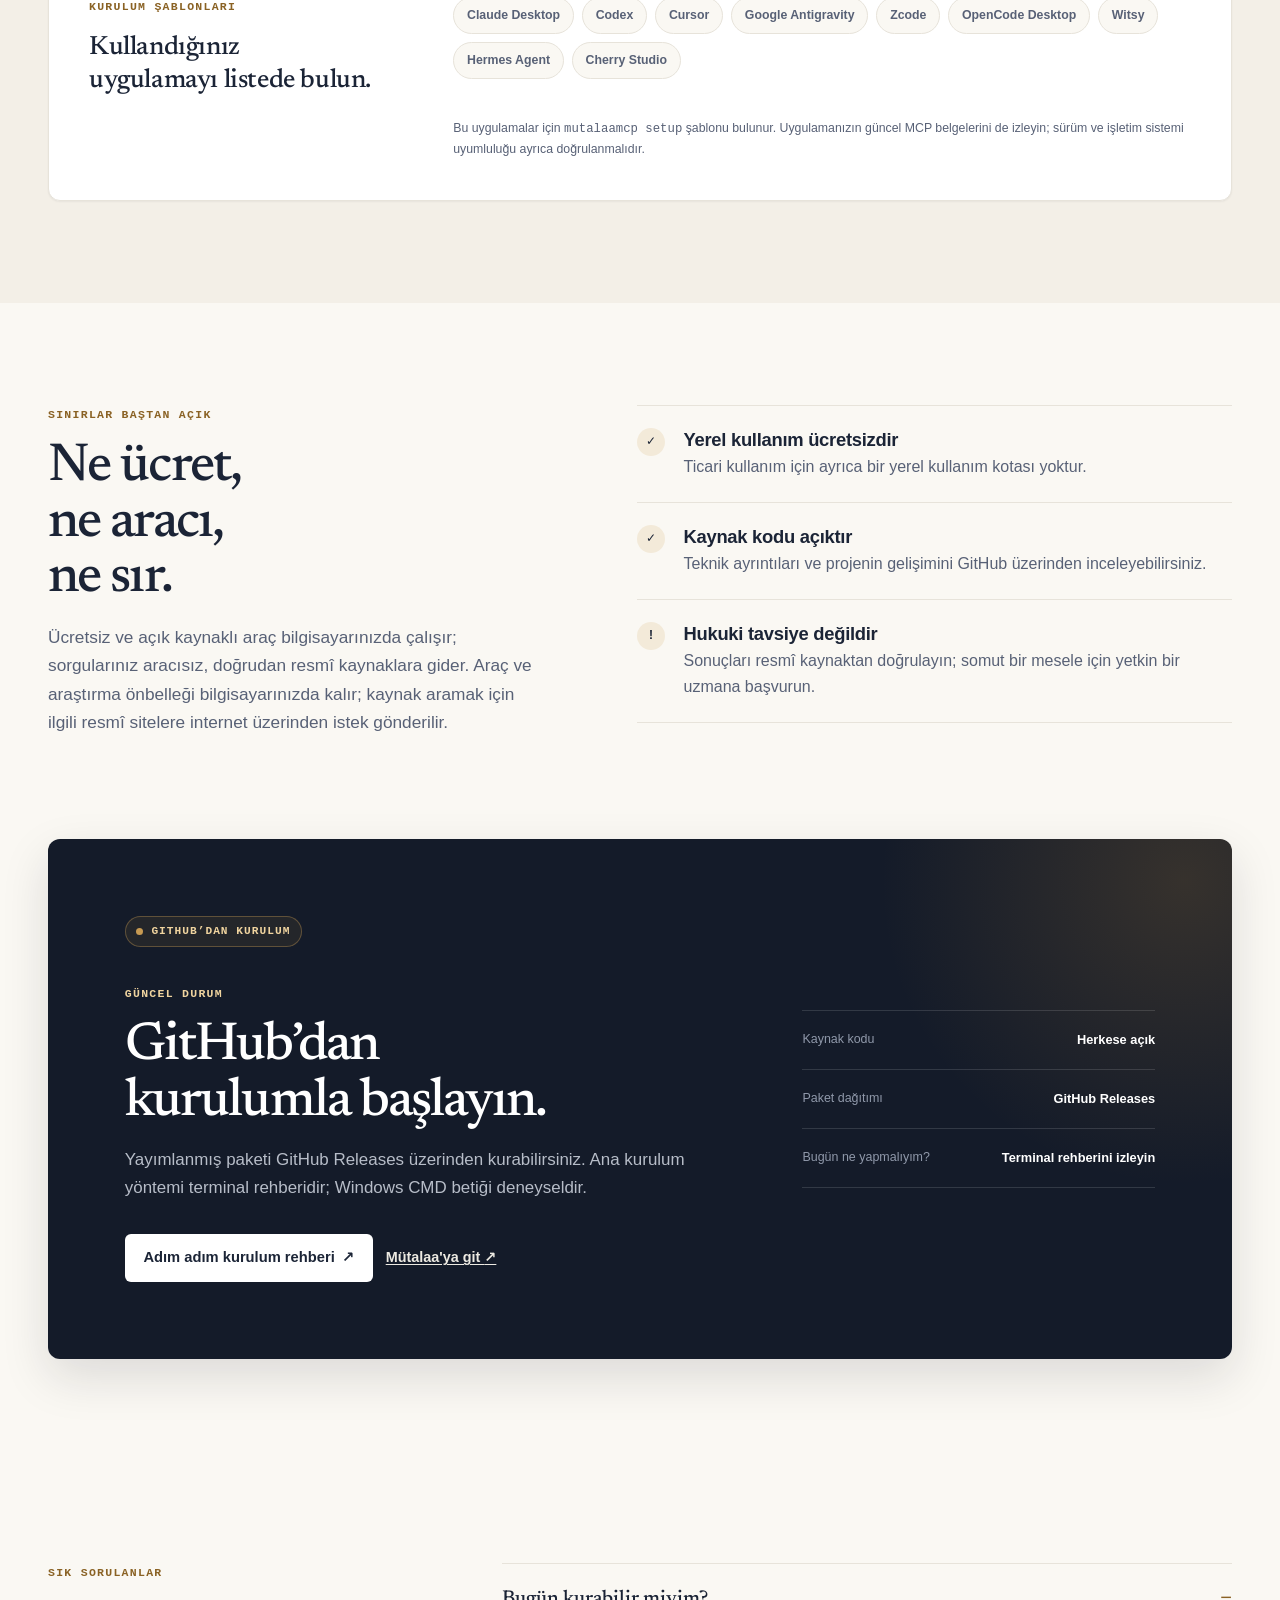
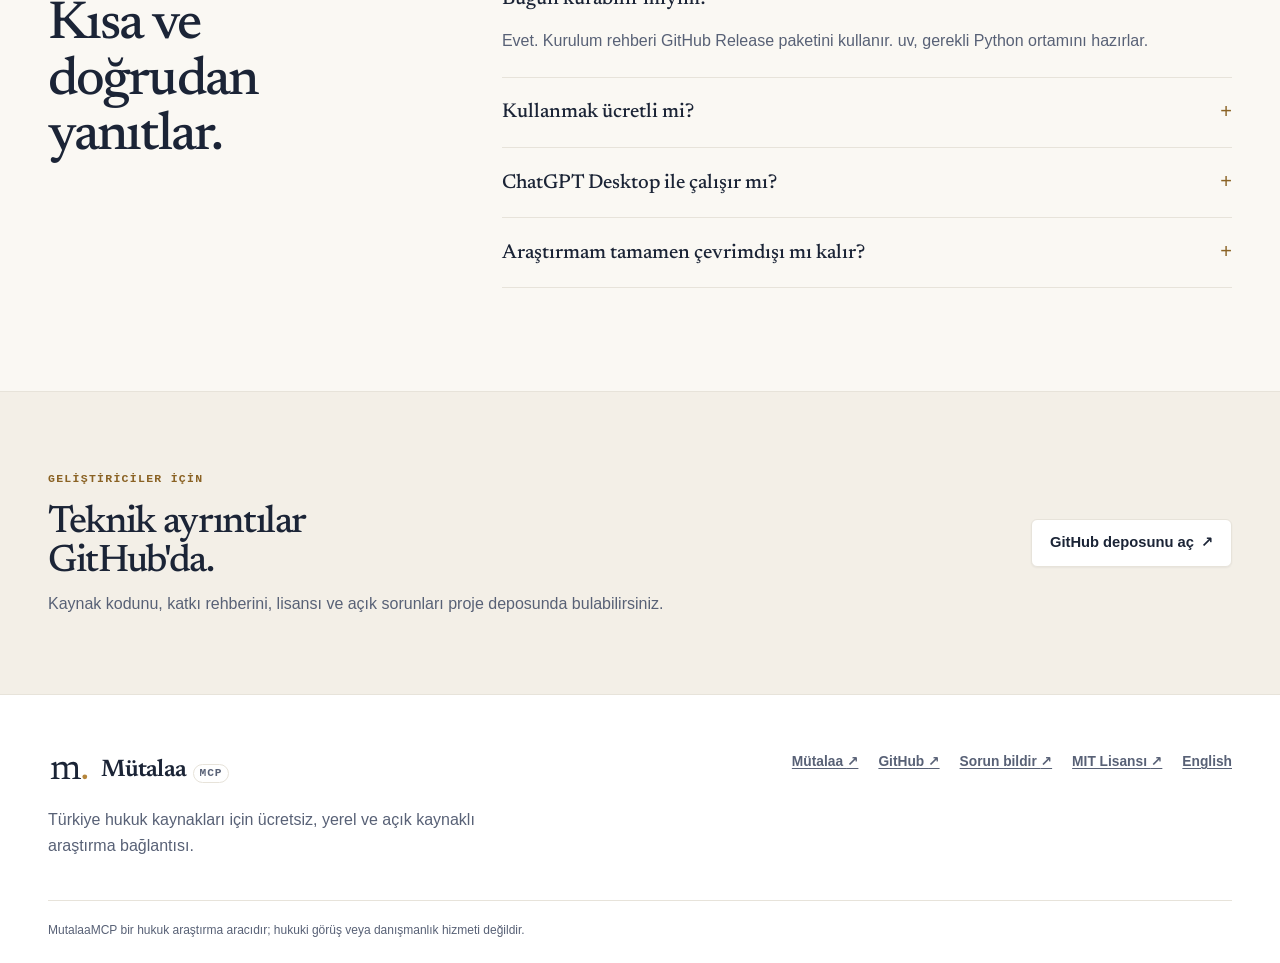
==== commit 1ff8a382: "feat(marketing): add Instagram series 2 set and refresh landing copy" ====
--- a/docs/index.html
+++ b/docs/index.html
@@ -14,19 +14,19 @@
   <meta property="og:type" content="website">
   <meta property="og:locale" content="tr_TR">
   <meta property="og:site_name" content="MutalaaMCP">
-  <meta property="og:title" content="MutalaaMCP — Hukuk araştırması, kullandığınız yapay zekâda">
-  <meta property="og:description" content="Kararları ve mevzuatı kullandığınız yapay zekâ uygulamasından araştırın; dayanağı resmî kaynağında görün.">
+  <meta property="og:title" content="MutalaaMCP — Söz uçar, kaynak kalır.">
+  <meta property="og:description" content="Yanıt yapay zekâdan, kaynak Mütalaa'dan: kararları ve mevzuatı kullandığınız uygulamadan araştırın, dayanağı resmî kaynağında görün.">
   <meta property="og:url" content="https://hburaktasyurek.github.io/MutalaaMCP/">
-  <meta property="og:image" content="https://hburaktasyurek.github.io/MutalaaMCP/assets/social/mutalaa-mcp-tanitim.png">
+  <meta property="og:image" content="https://hburaktasyurek.github.io/MutalaaMCP/assets/social/mutalaa-mcp-og.png">
   <meta property="og:image:width" content="1536">
   <meta property="og:image:height" content="1024">
-  <meta property="og:image:alt" content="Mütalaa MCP — Türk hukuk kaynakları, kullandığınız yapay zekâda. Ücretsiz, açık kaynak ve yerel çalışma.">
+  <meta property="og:image:alt" content="Mütalaa MCP — Söz uçar, kaynak kalır. Türk hukuk kaynakları, kullandığınız yapay zekâda.">
   <meta name="twitter:card" content="summary_large_image">
-  <meta name="twitter:title" content="MutalaaMCP — Hukuk araştırması, kullandığınız yapay zekâda">
-  <meta name="twitter:description" content="Kararları ve mevzuatı kullandığınız yapay zekâ uygulamasından araştırın; dayanağı resmî kaynağında görün.">
-  <meta name="twitter:image" content="https://hburaktasyurek.github.io/MutalaaMCP/assets/social/mutalaa-mcp-tanitim.png">
-  <meta name="twitter:image:alt" content="Mütalaa MCP — Türk hukuk kaynakları, kullandığınız yapay zekâda.">
-  <title>MutalaaMCP — Hukuk araştırması, kullandığınız yapay zekâda</title>
+  <meta name="twitter:title" content="MutalaaMCP — Söz uçar, kaynak kalır.">
+  <meta name="twitter:description" content="Yanıt yapay zekâdan, kaynak Mütalaa'dan: kararları ve mevzuatı kullandığınız uygulamadan araştırın, dayanağı resmî kaynağında görün.">
+  <meta name="twitter:image" content="https://hburaktasyurek.github.io/MutalaaMCP/assets/social/mutalaa-mcp-og.png">
+  <meta name="twitter:image:alt" content="Mütalaa MCP — Söz uçar, kaynak kalır.">
+  <title>MutalaaMCP — Söz uçar, kaynak kalır.</title>
   <link rel="icon" href="assets/mutalaa-mark.svg" type="image/svg+xml">
   <link rel="stylesheet" href="assets/fonts/fonts.css">
   <link rel="stylesheet" href="assets/site.css">
@@ -60,8 +60,8 @@
             Mütalaa'nın açık kaynak projesi
             <span aria-hidden="true">↗</span>
           </a>
-          <h1 id="hero-baslik">Hukuk araştırmasını, kullandığınız yapay zekâya taşıyın.</h1>
-          <p class="hero-copy">Kararları ve mevzuatı sohbet ettiğiniz uygulamadan araştırın. Sonucu özetle birlikte değil, dayandığı resmî kaynakla görün. MCP'nin ne olduğunu bilmeniz gerekmez.</p>
+          <h1 id="hero-baslik">Söz uçar, kaynak kalır.</h1>
+          <p class="hero-copy">Yanıt yapay zekâdan, kaynak Mütalaa'dan. Kararları ve mevzuatı sohbet ettiğiniz uygulamadan araştırın; dayandığı resmî kaynağı açın. MCP'nin ne olduğunu bilmeniz gerekmez.</p>
           <div class="hero-actions">
             <a class="button button-primary" href="#yapay-zekanla-kur">Yapay zekânla kur</a>
             <a class="button button-secondary" href="https://mutalaa.tr/">Mütalaa'yı ziyaret et <span aria-hidden="true">↗</span></a>
@@ -103,7 +103,7 @@
         <li><strong>Ücretsiz</strong> yerel kullanım</li>
         <li><strong>Bilgisayarınızda</strong> çalışan araç</li>
         <li><strong>Açık kaynak</strong> proje</li>
-        <li><strong>Resmî kaynağa</strong> doğrudan bağlantı</li>
+        <li><strong>adalet.gov.tr</strong>'ye doğrudan bağlantı</li>
       </ul>
     </div>
 
@@ -158,8 +158,8 @@
           </article>
           <article class="benefit-card">
             <span class="card-number">03</span>
-            <h3>Kaynağı kendiniz görün</h3>
-            <p>Yanıtın dayandığı belgeyi açın. Önemli bilgileri yalnızca özete güvenmeden kontrol edin.</p>
+            <h3>Bir de kaynağına bakın</h3>
+            <p>Öyle dediler demek yetmez. Yanıtın dayandığı belgeyi resmî adresinden açın; önemli bilgileri yalnızca özete güvenmeden kontrol edin.</p>
           </article>
         </div>
       </div>
@@ -203,8 +203,8 @@
       <div class="shell privacy-grid">
         <div class="section-intro">
           <p class="eyebrow">Sınırlar baştan açık</p>
-          <h2 id="guven-baslik">Yerel çalışır; kaynağa ulaşmak için internete bağlanır.</h2>
-          <p>Araç ve araştırma önbelleği bilgisayarınızda kalır. Hukuk kaynaklarını aramak için ilgili resmî sitelere internet üzerinden istek gönderilir.</p>
+          <h2 id="guven-baslik">Ne ücret,<br>ne aracı,<br>ne sır.</h2>
+          <p>Ücretsiz ve açık kaynaklı araç bilgisayarınızda çalışır; sorgularınız aracısız, doğrudan resmî kaynaklara gider. Araç ve araştırma önbelleği bilgisayarınızda kalır; kaynak aramak için ilgili resmî sitelere internet üzerinden istek gönderilir.</p>
         </div>
         <div class="plain-facts">
           <article><span aria-hidden="true">✓</span><div><h3>Yerel kullanım ücretsizdir</h3><p>Ticari kullanım için ayrıca bir yerel kullanım kotası yoktur.</p></div></article>
--- a/docs/assets/site.css
+++ b/docs/assets/site.css
@@ -528,7 +528,7 @@
 .trust-list {
   display: grid;
   grid-template-columns: repeat(4, minmax(0, 1fr));
-  margin: 0;
+  margin-block: 0;
   padding: 0;
   list-style: none;
 }
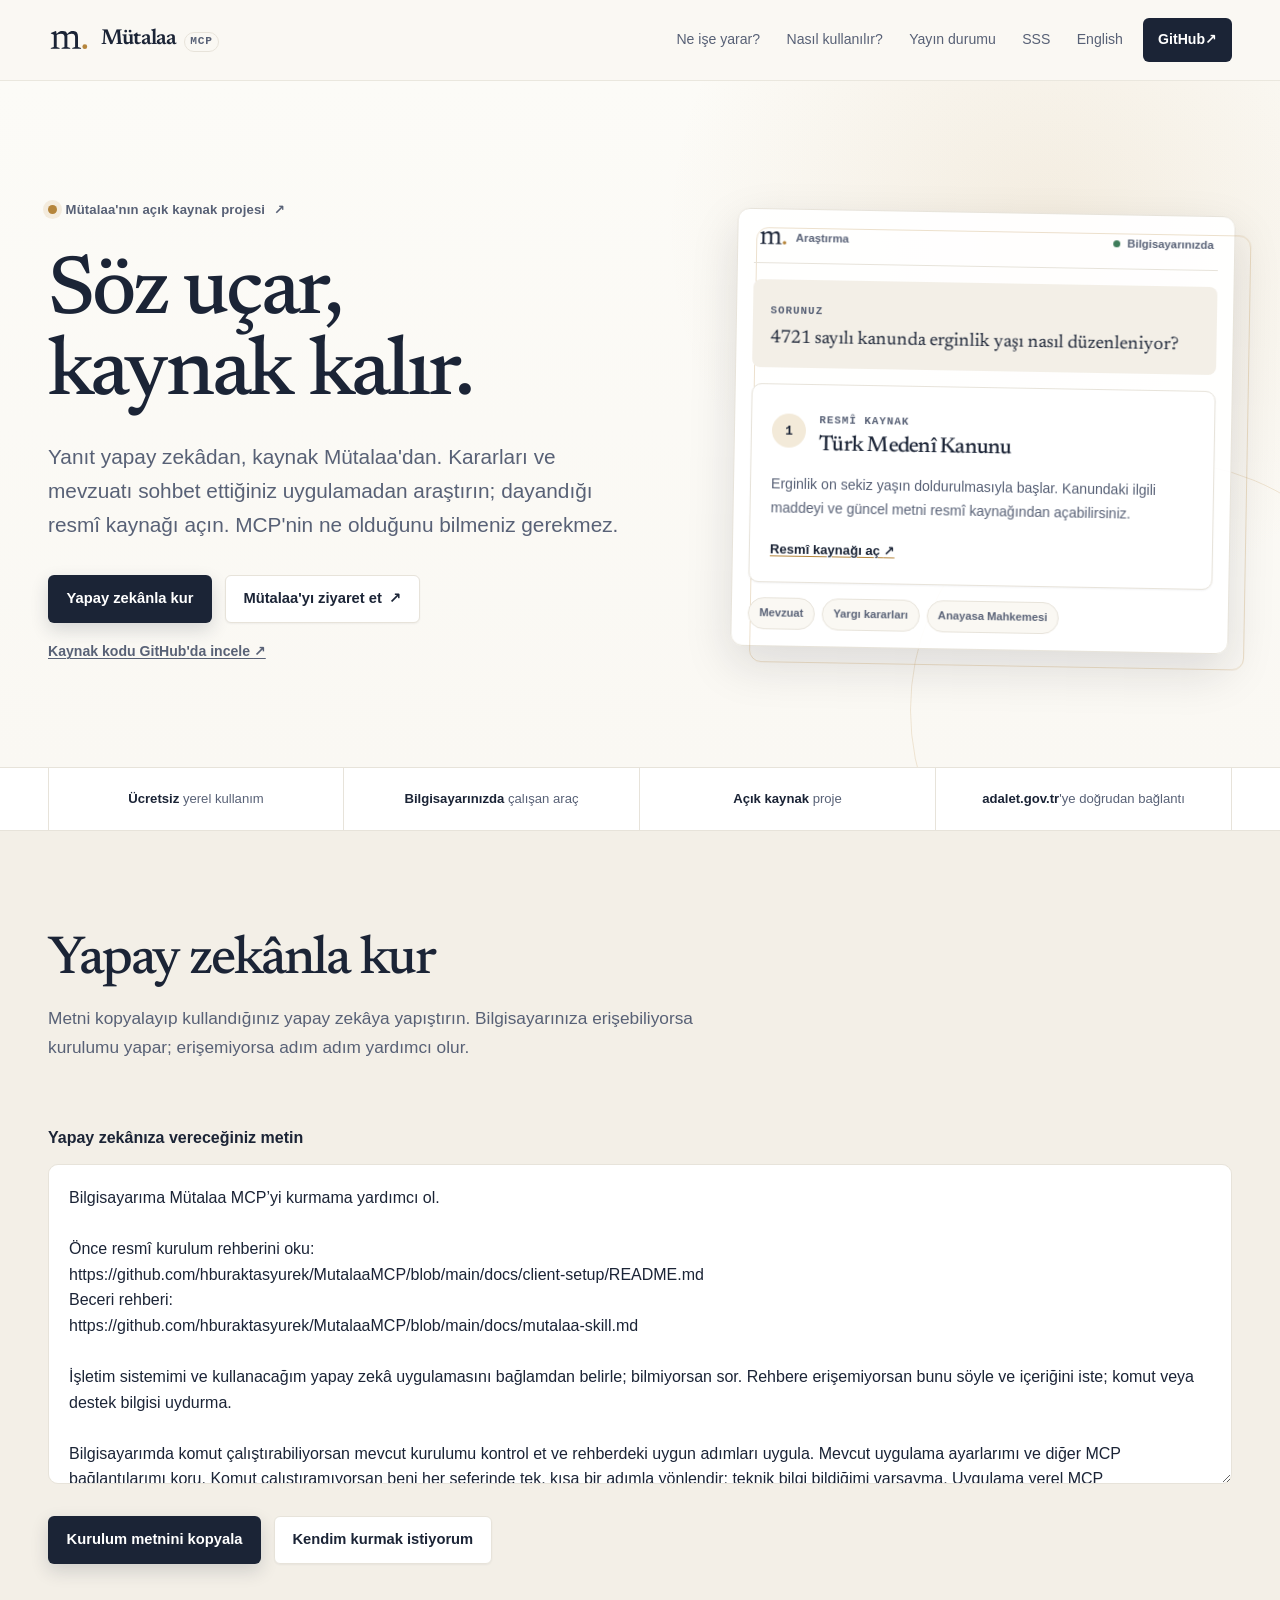
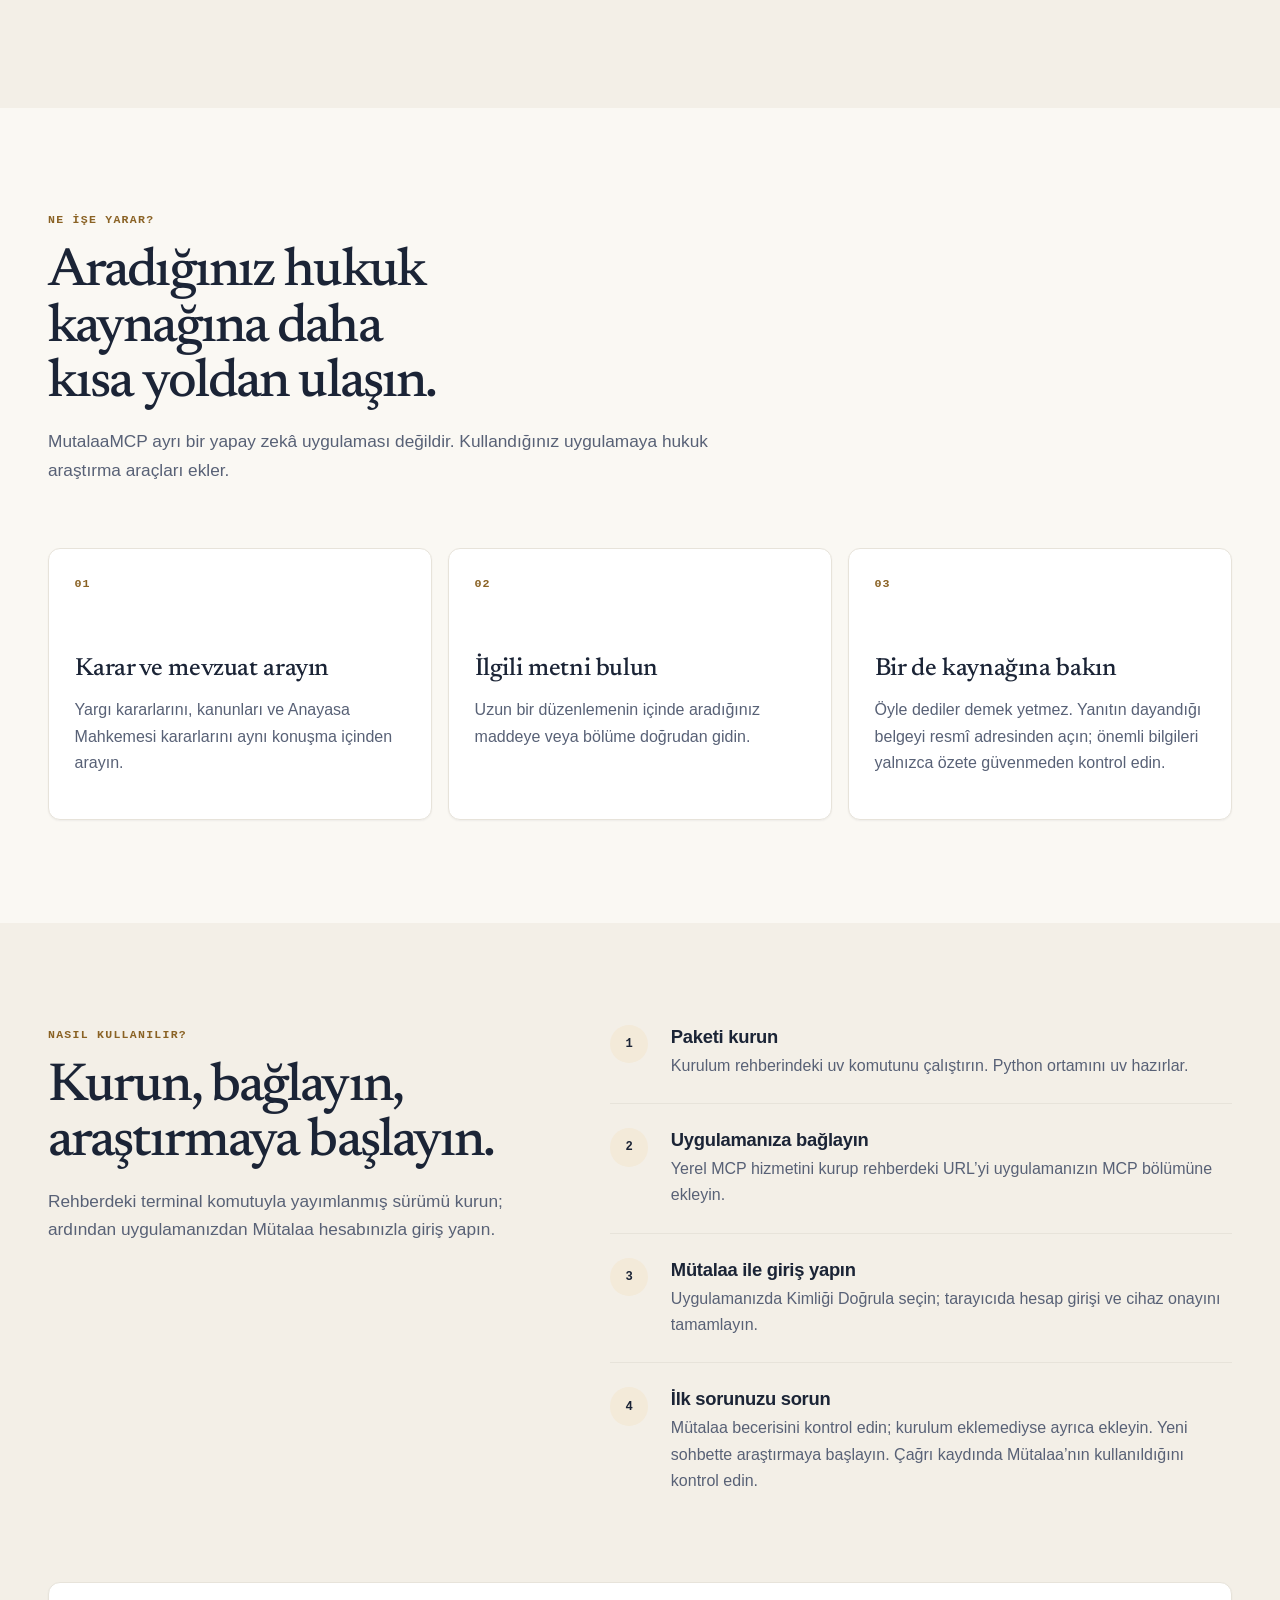
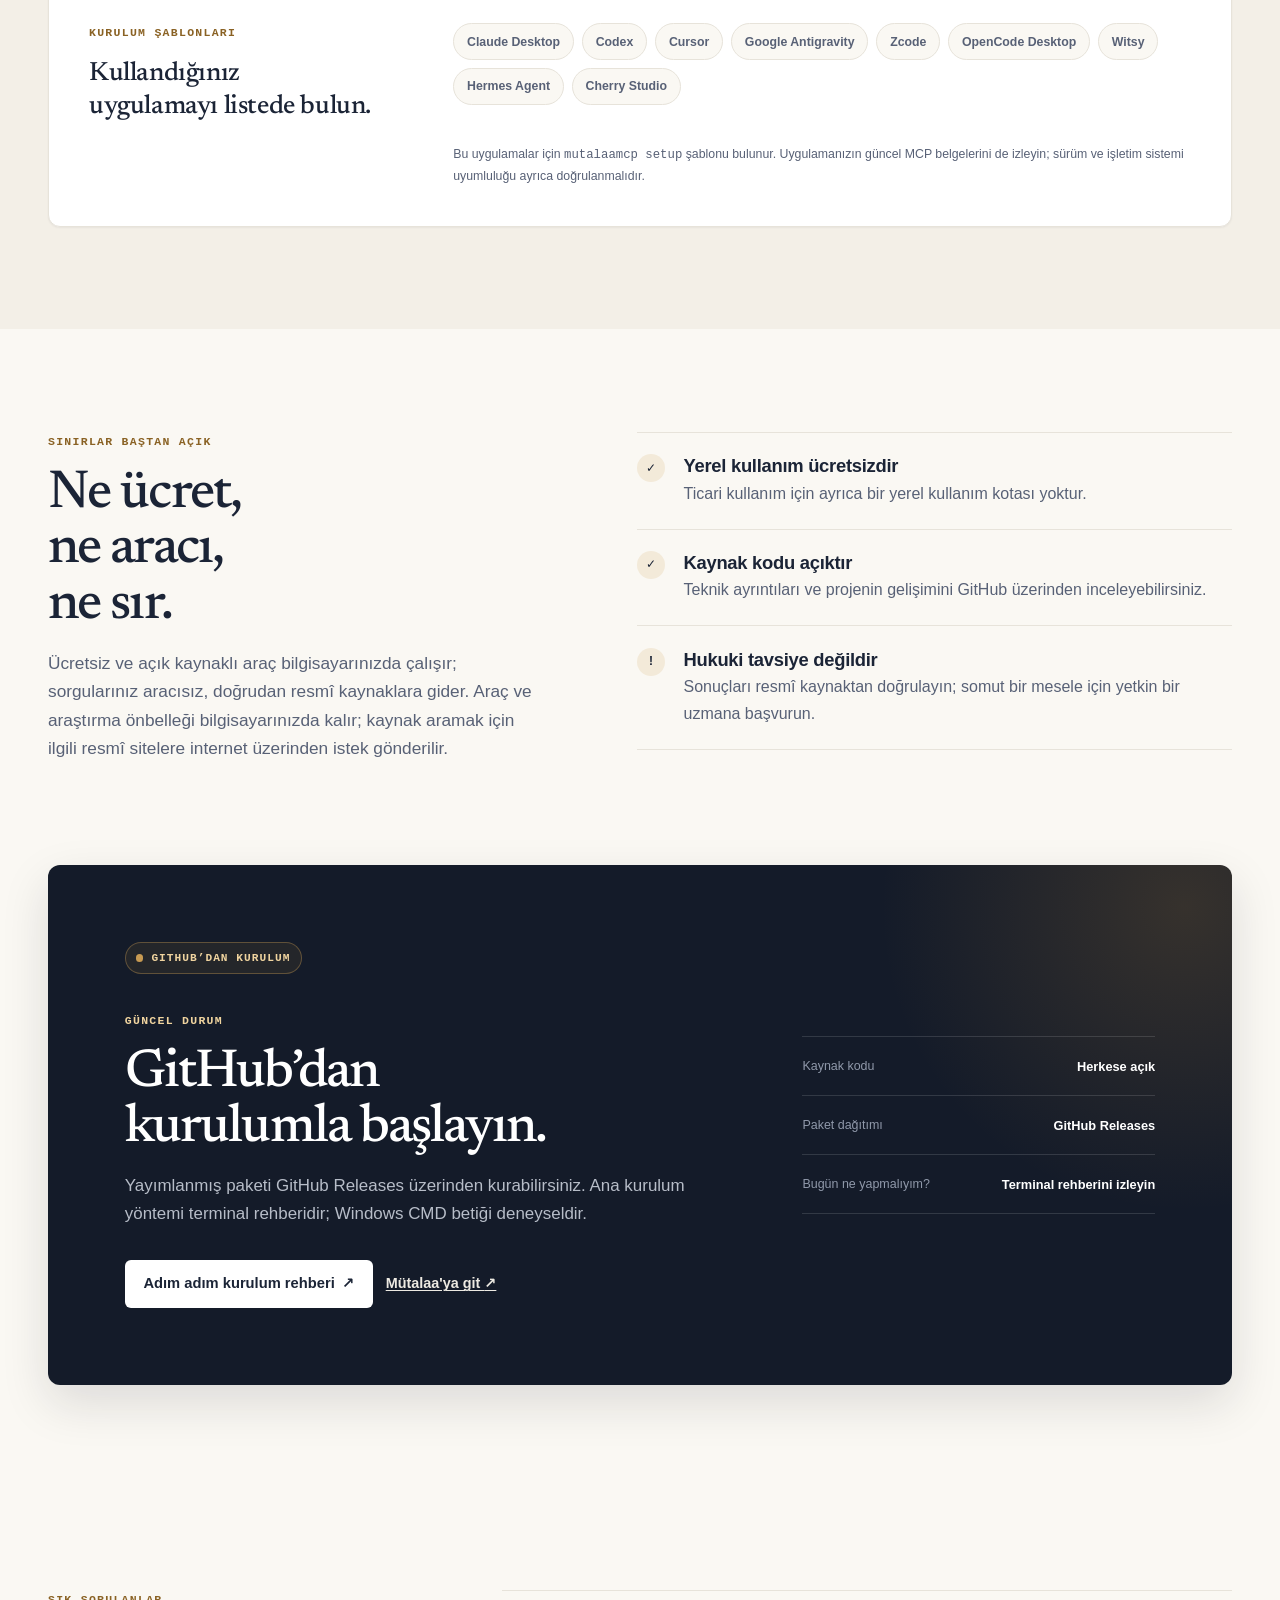
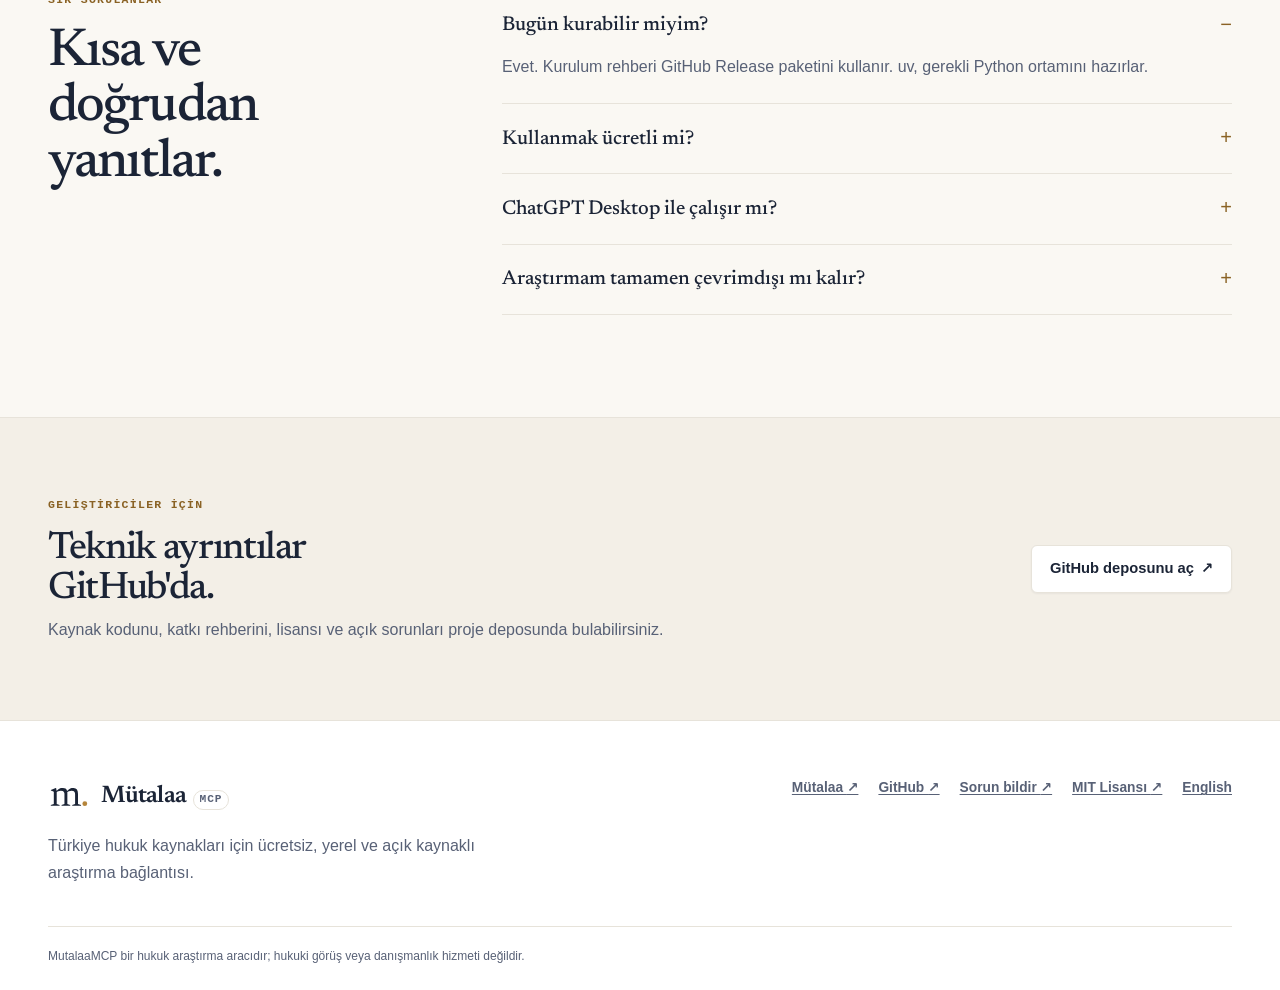
==== commit 7e0c4f90: "Bundle companion skill with setup and add conditional guidance" ====
--- a/docs/index.html
+++ b/docs/index.html
@@ -176,7 +176,7 @@
           <li><span>1</span><div><h3>Paketi kurun</h3><p>Kurulum rehberindeki uv komutunu çalıştırın. Python ortamını uv hazırlar.</p></div></li>
           <li><span>2</span><div><h3>Uygulamanıza bağlayın</h3><p>Yerel MCP hizmetini kurup rehberdeki URL’yi uygulamanızın MCP bölümüne ekleyin.</p></div></li>
           <li><span>3</span><div><h3>Mütalaa ile giriş yapın</h3><p>Uygulamanızda Kimliği Doğrula seçin; tarayıcıda hesap girişi ve cihaz onayını tamamlayın.</p></div></li>
-          <li><span>4</span><div><h3>İlk sorunuzu sorun</h3><p>Mütalaa becerisini ekleyin ve yeni sohbette araştırmaya başlayın. Çağrı kaydında Mütalaa’nın kullanıldığını kontrol edin.</p></div></li>
+          <li><span>4</span><div><h3>İlk sorunuzu sorun</h3><p>Mütalaa becerisini kontrol edin; kurulum eklemediyse ayrıca ekleyin. Yeni sohbette araştırmaya başlayın. Çağrı kaydında Mütalaa’nın kullanıldığını kontrol edin.</p></div></li>
         </ol>
       </div>
       <div class="shell client-panel">
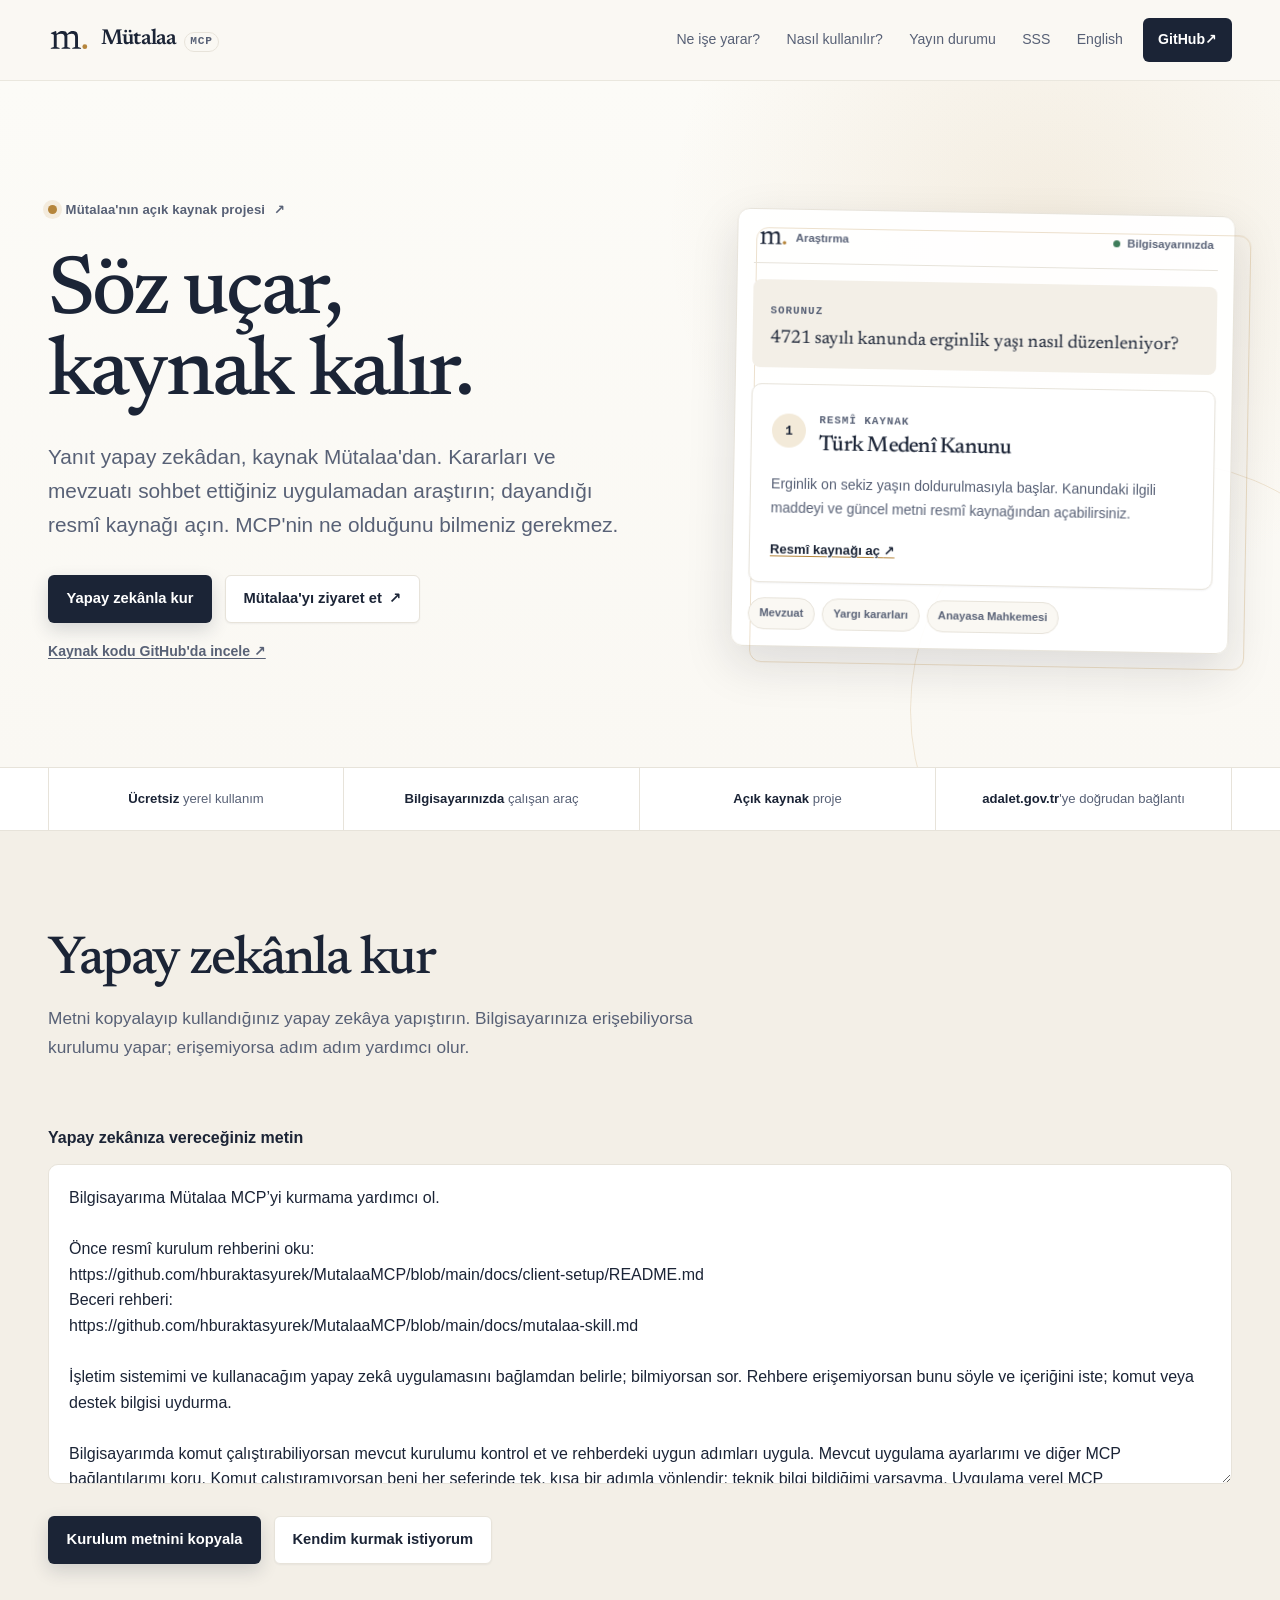
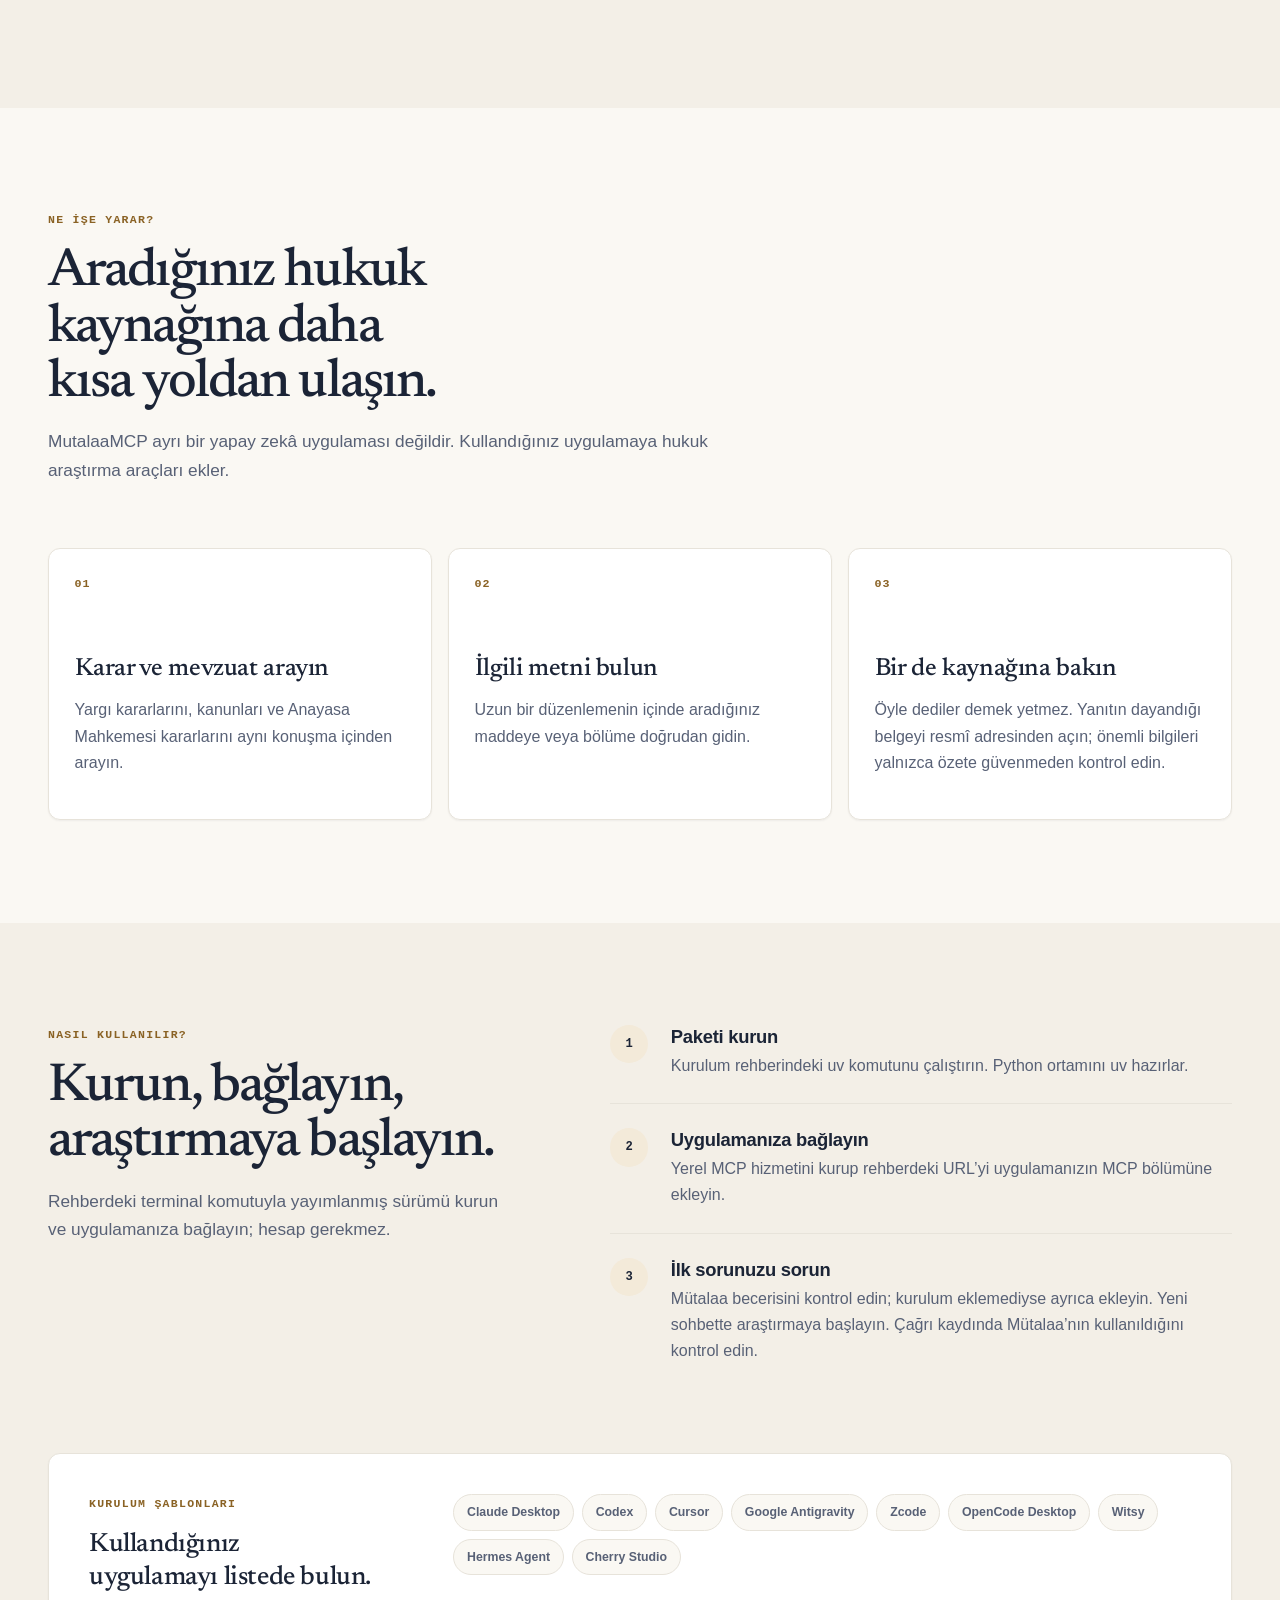
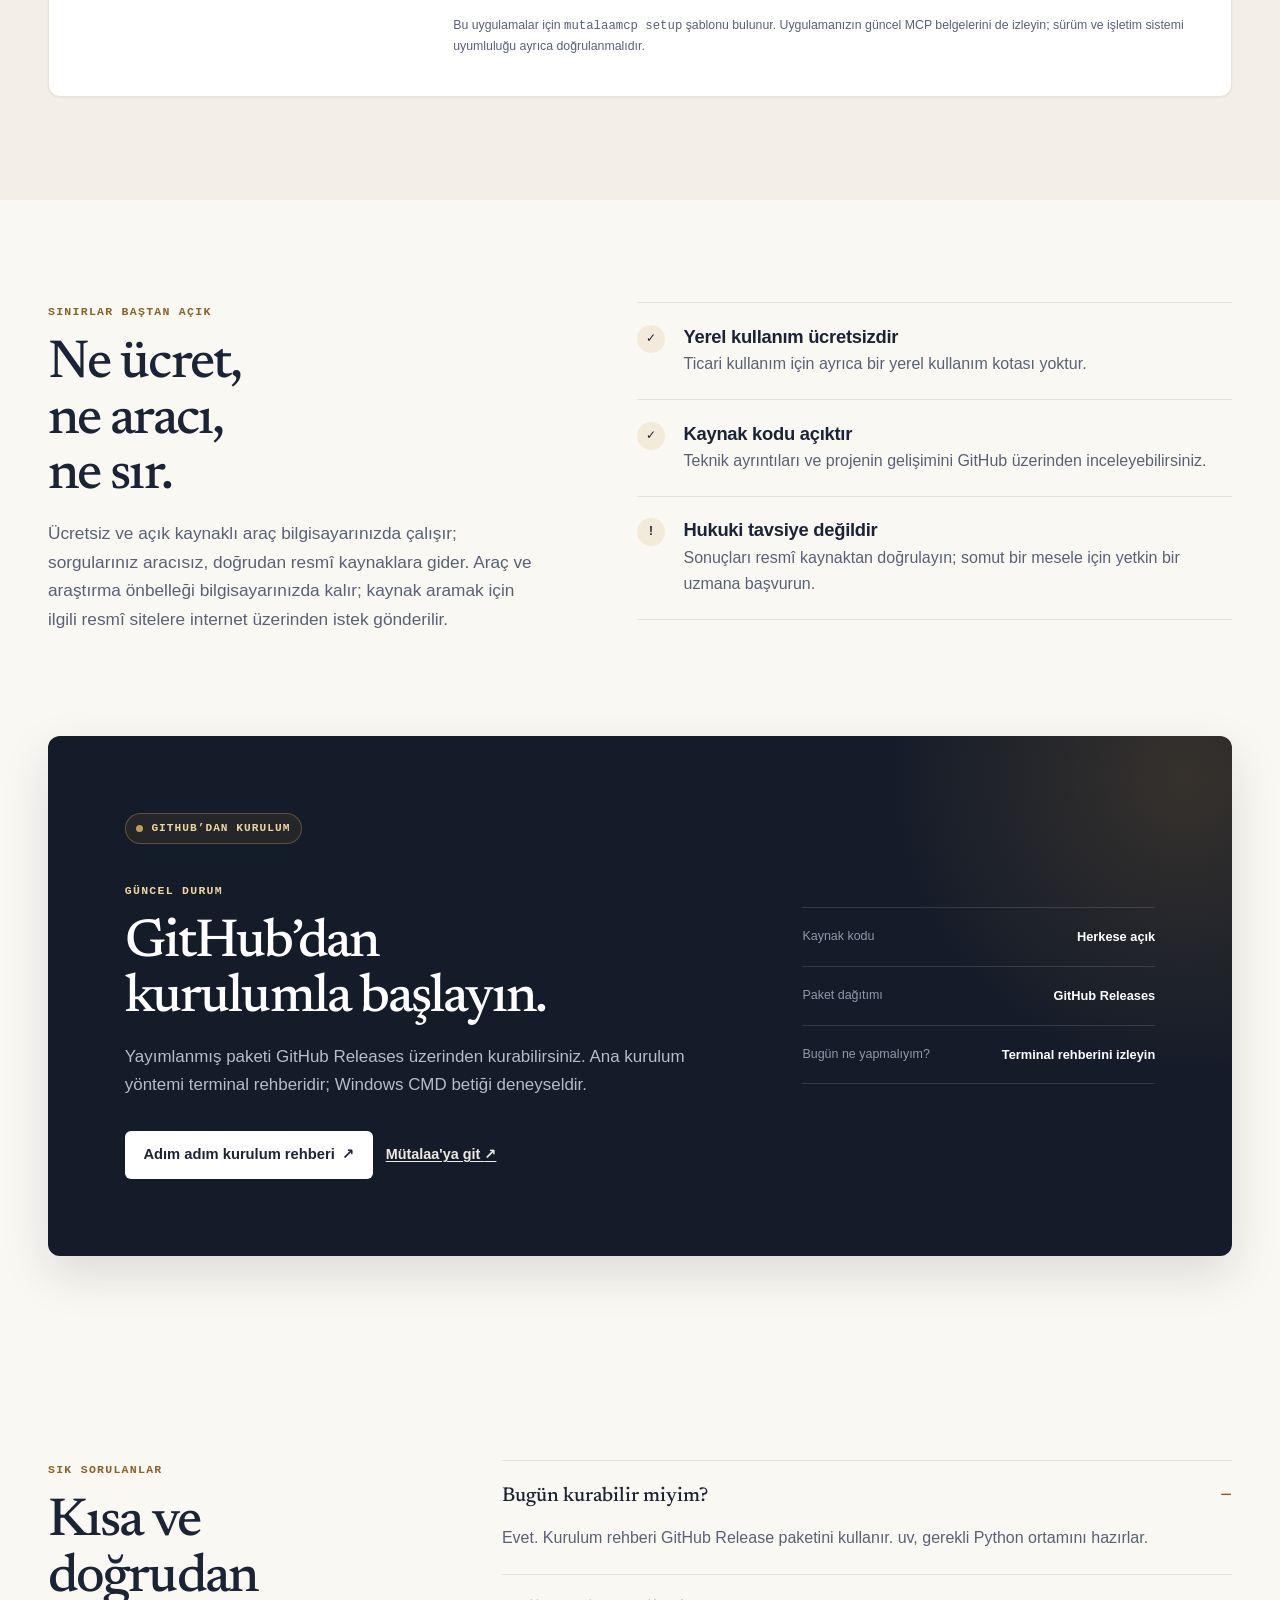
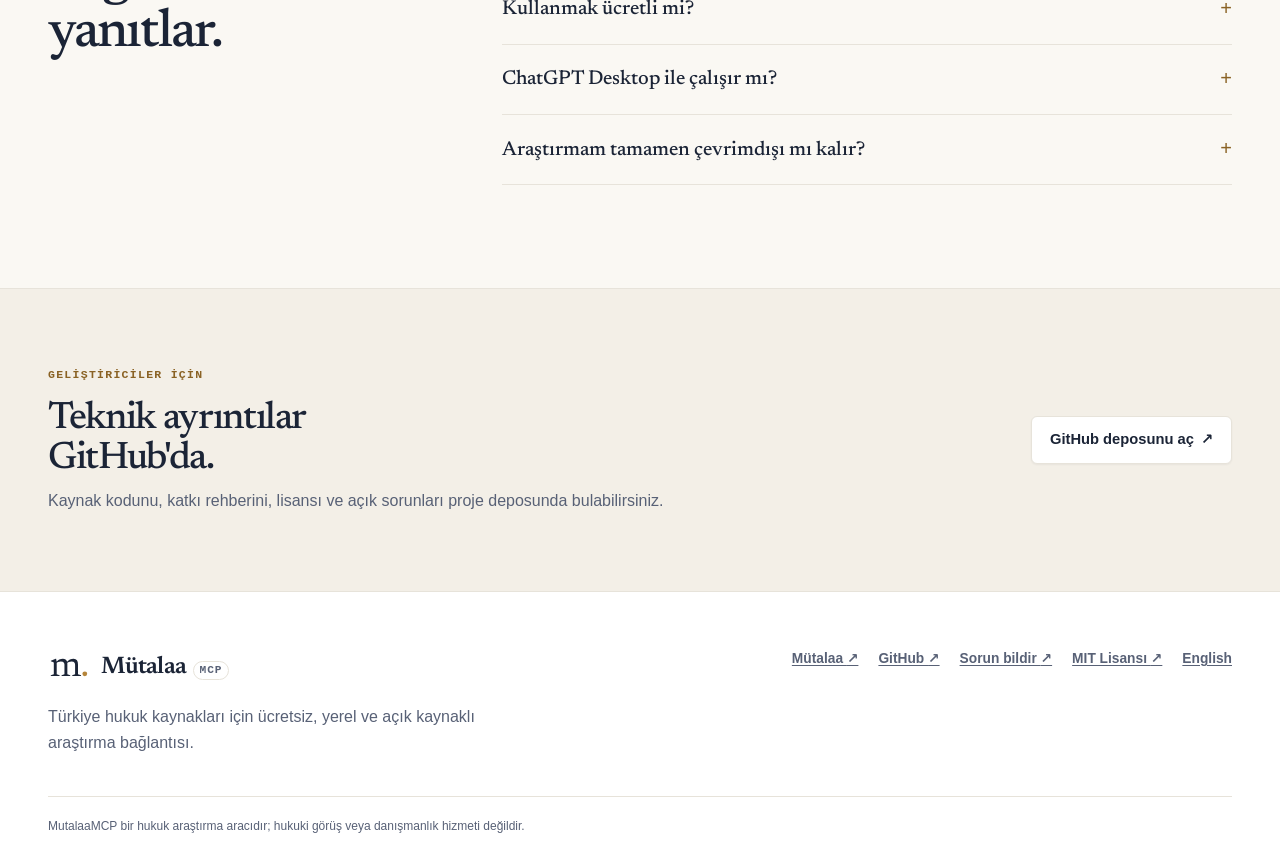
==== commit df785e5d: "feat!: remove Mütalaa account sign-in, activation and announcements The local server no longer depen" ====
--- a/docs/index.html
+++ b/docs/index.html
@@ -125,7 +125,7 @@
 
 Bilgisayarımda komut çalıştırabiliyorsan mevcut kurulumu kontrol et ve rehberdeki uygun adımları uygula. Mevcut uygulama ayarlarımı ve diğer MCP bağlantılarımı koru. Komut çalıştıramıyorsan beni her seferinde tek, kısa bir adımla yönlendir; teknik bilgi bildiğimi varsayma. Uygulama yerel MCP desteklemiyorsa bu sınırlamayı açıkla.
 
-Hesap girişi gerektiğinde beni ilgili ekrana yönlendir. Şifremi veya erişim belirteçlerimi sohbete yazmamı isteme. Destekleniyorsa Mütalaa becerisini de kur.
+Destekleniyorsa Mütalaa becerisini de kur.
 
 Son olarak gerçek bir Mütalaa araç çağrısıyla Gelir Vergisi Kanunu’nu bul ve kaynak bağlantısını getir. Web aramasını bu doğrulamanın yerine kullanma. Araçlara erişemiyorsan yeni sohbet veya uygulama adımında beni yönlendir; doğrulamanın beklediğini belirt.
 
@@ -170,13 +170,12 @@
         <div class="section-intro flow-intro">
           <p class="eyebrow">Nasıl kullanılır?</p>
           <h2 id="kullanim-baslik">Kurun, bağlayın, araştırmaya başlayın.</h2>
-          <p>Rehberdeki terminal komutuyla yayımlanmış sürümü kurun; ardından uygulamanızdan Mütalaa hesabınızla giriş yapın.</p>
+          <p>Rehberdeki terminal komutuyla yayımlanmış sürümü kurun ve uygulamanıza bağlayın; hesap gerekmez.</p>
         </div>
         <ol class="steps">
           <li><span>1</span><div><h3>Paketi kurun</h3><p>Kurulum rehberindeki uv komutunu çalıştırın. Python ortamını uv hazırlar.</p></div></li>
           <li><span>2</span><div><h3>Uygulamanıza bağlayın</h3><p>Yerel MCP hizmetini kurup rehberdeki URL’yi uygulamanızın MCP bölümüne ekleyin.</p></div></li>
-          <li><span>3</span><div><h3>Mütalaa ile giriş yapın</h3><p>Uygulamanızda Kimliği Doğrula seçin; tarayıcıda hesap girişi ve cihaz onayını tamamlayın.</p></div></li>
-          <li><span>4</span><div><h3>İlk sorunuzu sorun</h3><p>Mütalaa becerisini kontrol edin; kurulum eklemediyse ayrıca ekleyin. Yeni sohbette araştırmaya başlayın. Çağrı kaydında Mütalaa’nın kullanıldığını kontrol edin.</p></div></li>
+          <li><span>3</span><div><h3>İlk sorunuzu sorun</h3><p>Mütalaa becerisini kontrol edin; kurulum eklemediyse ayrıca ekleyin. Yeni sohbette araştırmaya başlayın. Çağrı kaydında Mütalaa’nın kullanıldığını kontrol edin.</p></div></li>
         </ol>
       </div>
       <div class="shell client-panel">
@@ -243,7 +242,7 @@
         <div class="faq-list">
           <details open><summary>Bugün kurabilir miyim?</summary><p>Evet. Kurulum rehberi GitHub Release paketini kullanır. uv, gerekli Python ortamını hazırlar.</p></details>
           <details><summary>Kullanmak ücretli mi?</summary><p>MutalaaMCP'nin bilgisayarınızda çalışan yerel kullanımı ücretsiz ve açık kaynaklıdır. Kullandığınız yapay zekâ uygulamasının kendi ücretleri ayrıca geçerli olabilir.</p></details>
-          <details><summary>ChatGPT Desktop ile çalışır mı?</summary><p>Sürümünüze ve hesabınıza bağlıdır. Rehber, uygulama içinden girişi destekleyen masaüstü sürümleri için adımları anlatır; yalnızca uzak bağlantı kabul eden bir ekranda yerel adres kullanılamaz.</p></details>
+          <details><summary>ChatGPT Desktop ile çalışır mı?</summary><p>Sürümünüze ve hesabınıza bağlıdır. Rehber, yerel MCP bağlantısını destekleyen masaüstü sürümleri için adımları anlatır; yalnızca uzak bağlantı kabul eden bir ekranda yerel adres kullanılamaz.</p></details>
           <details><summary>Araştırmam tamamen çevrimdışı mı kalır?</summary><p>Hayır. Araç bilgisayarınızda çalışır; karar ve mevzuatı bulmak için resmî kaynaklara internet üzerinden bağlanır.</p></details>
         </div>
       </div>
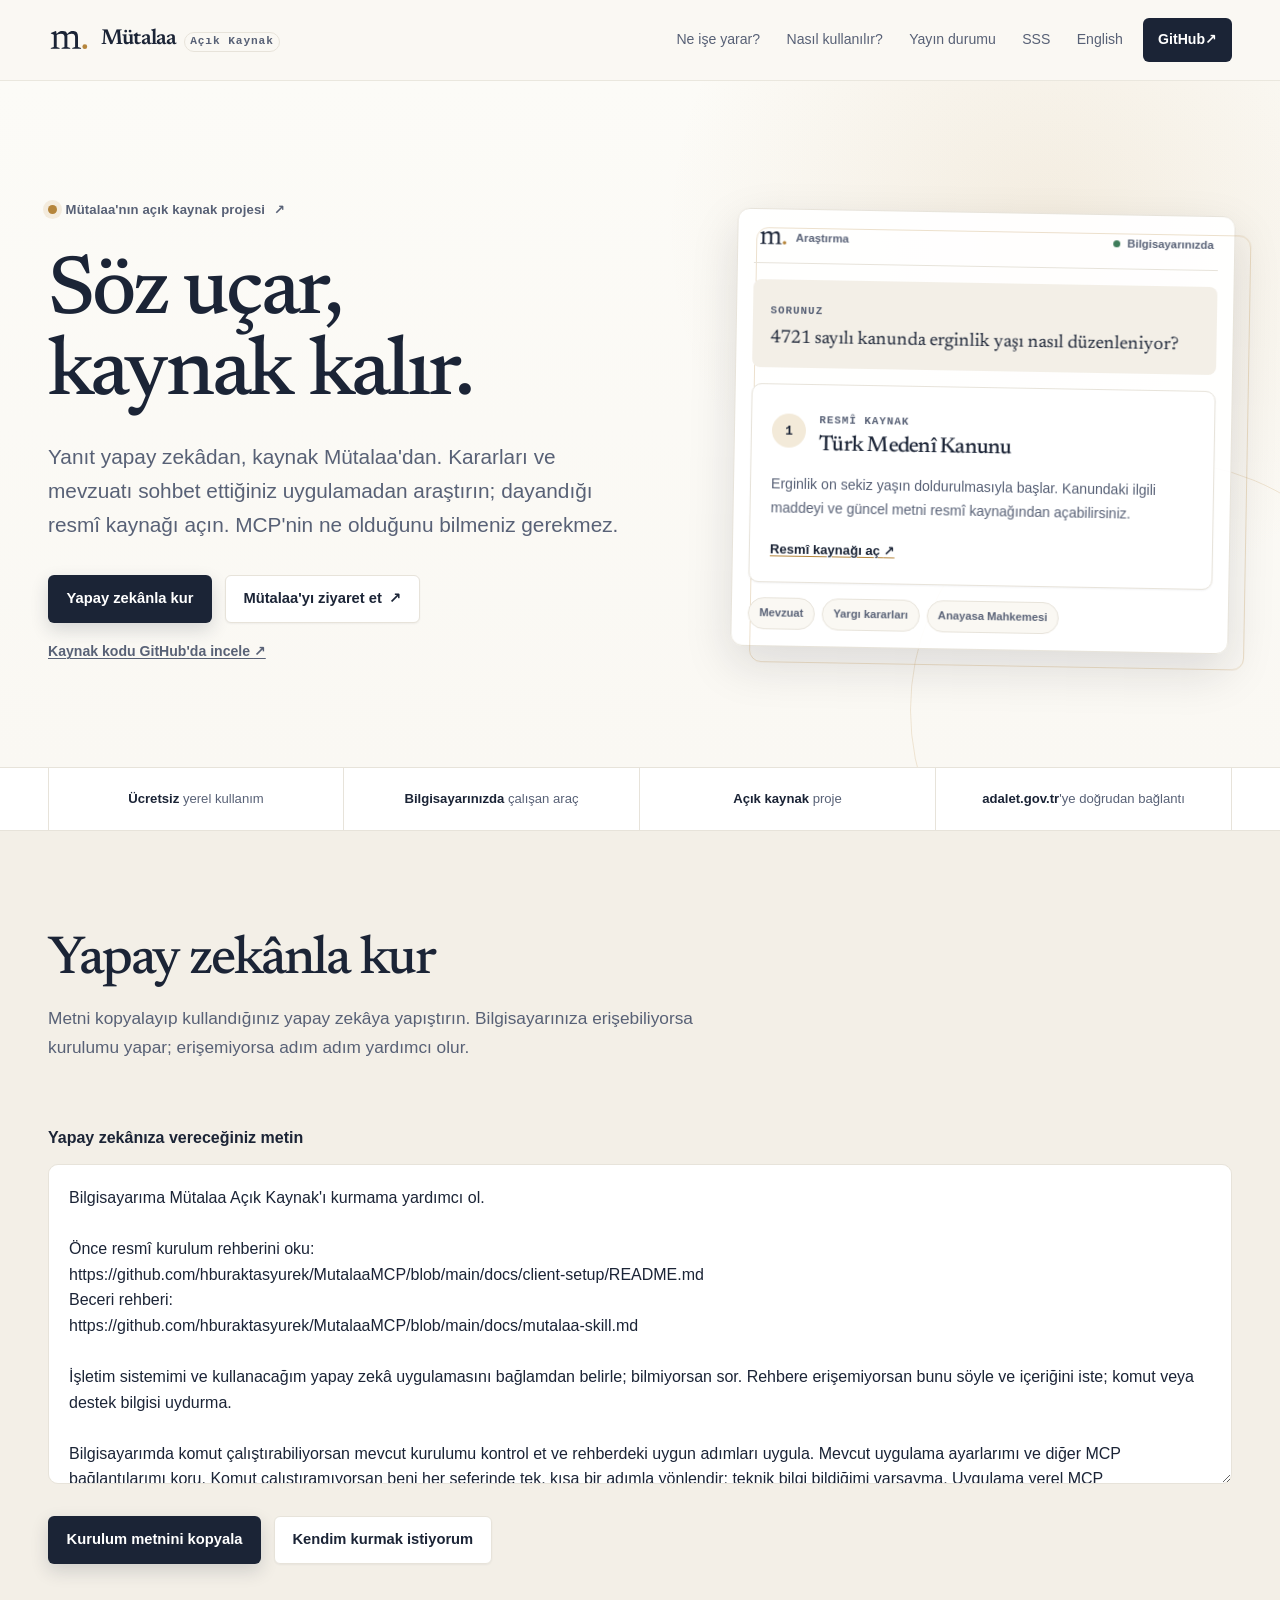
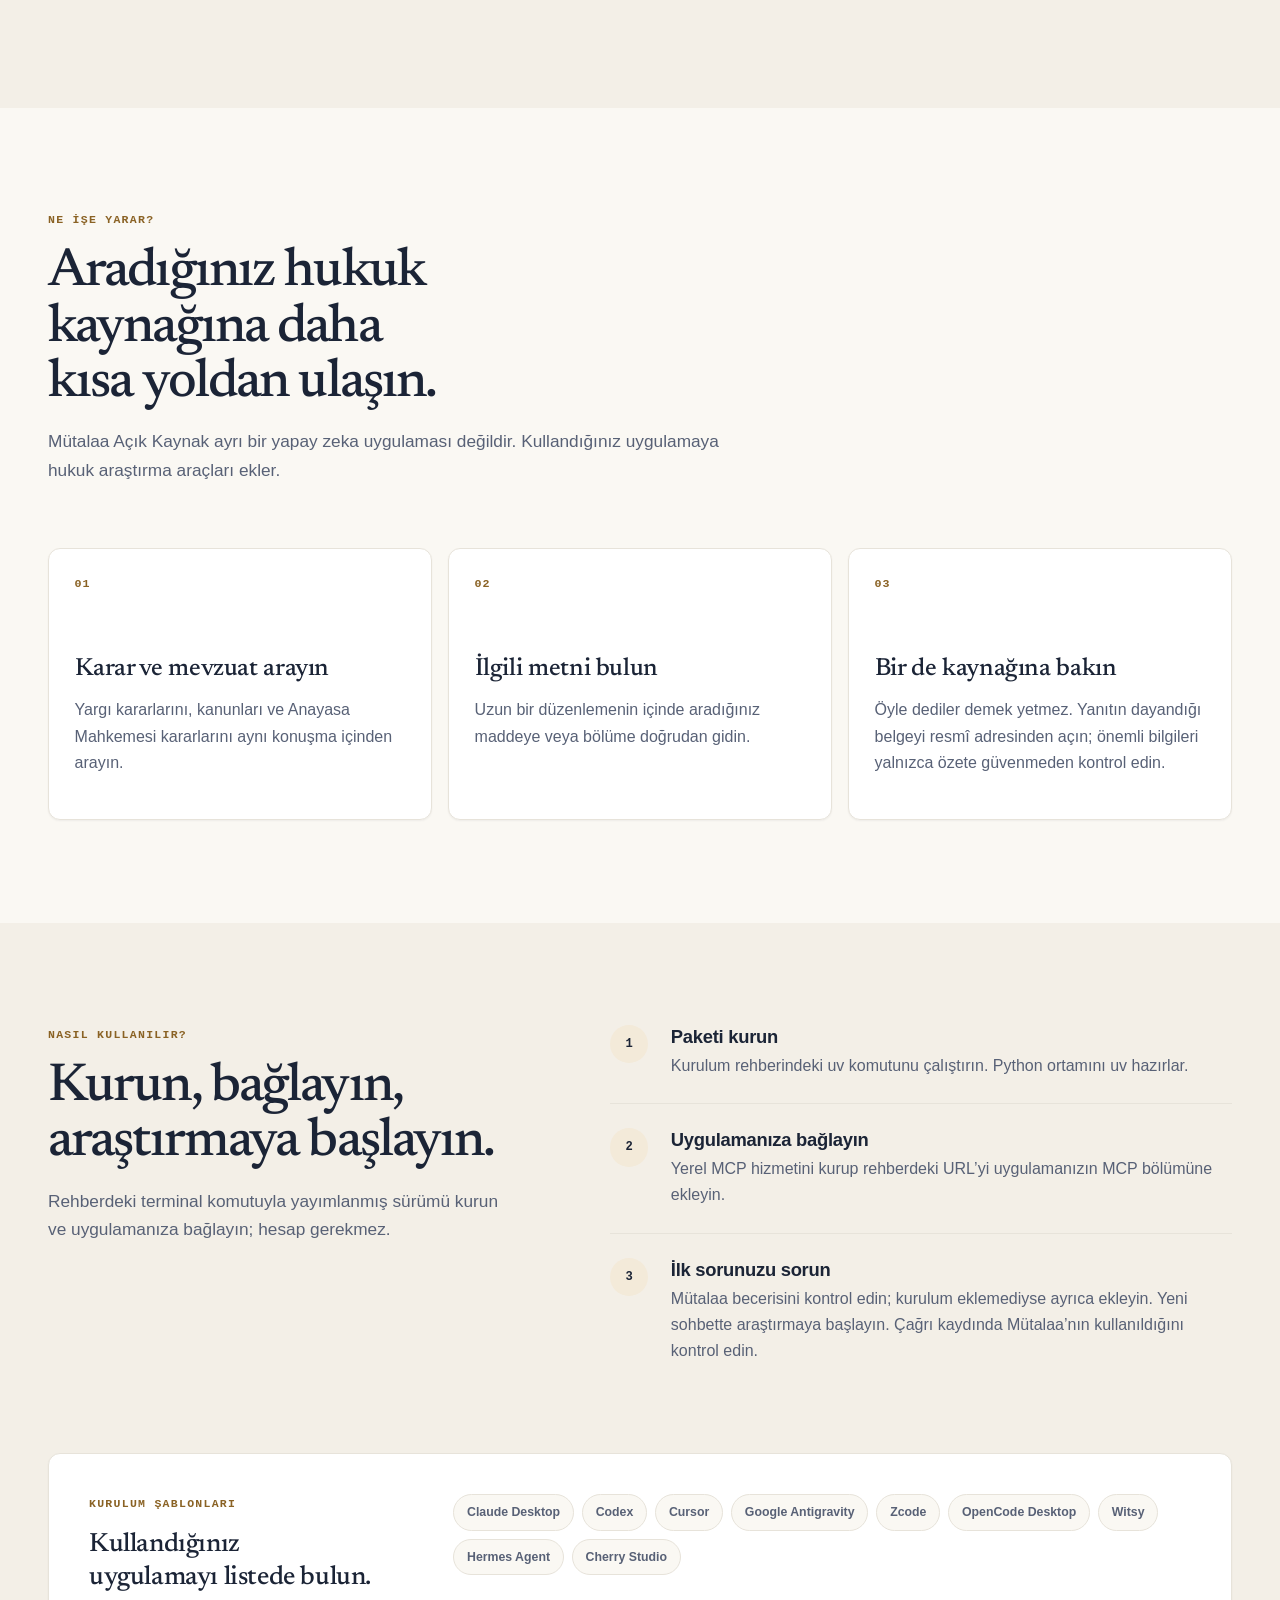
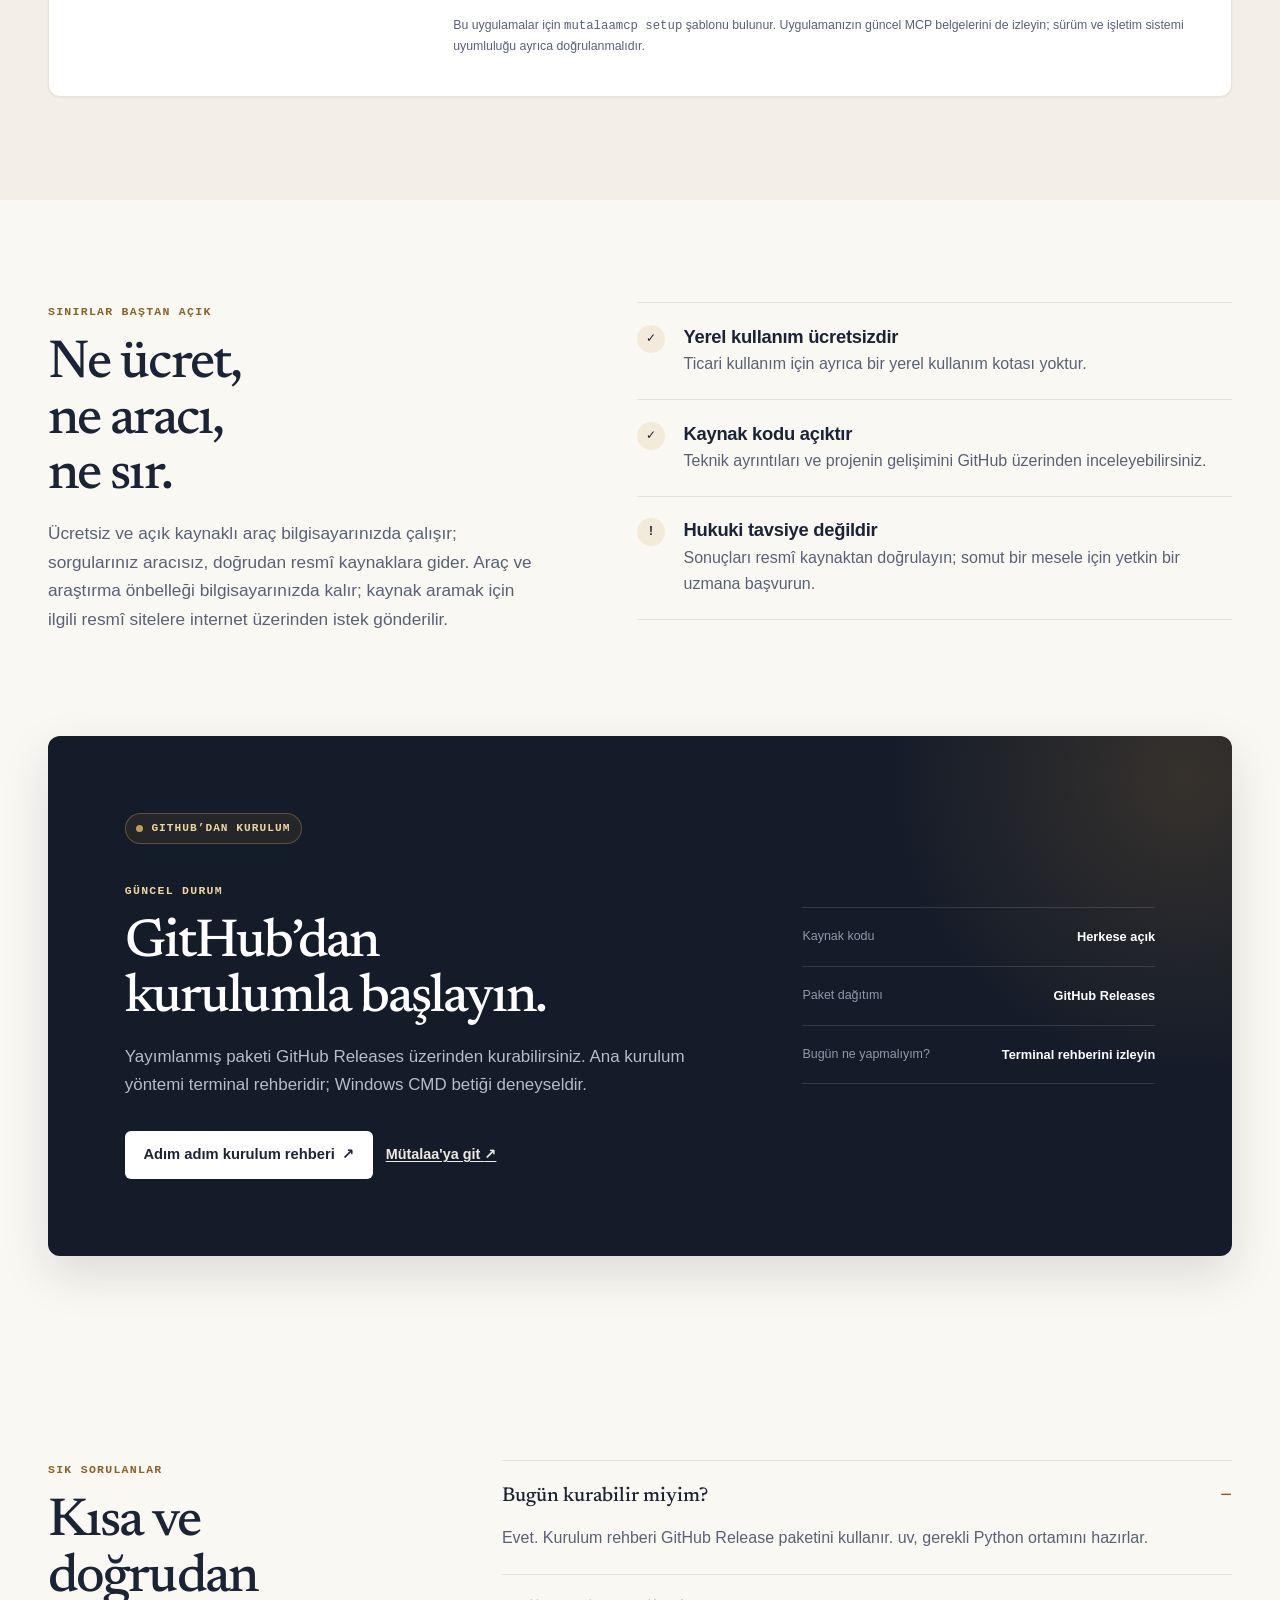
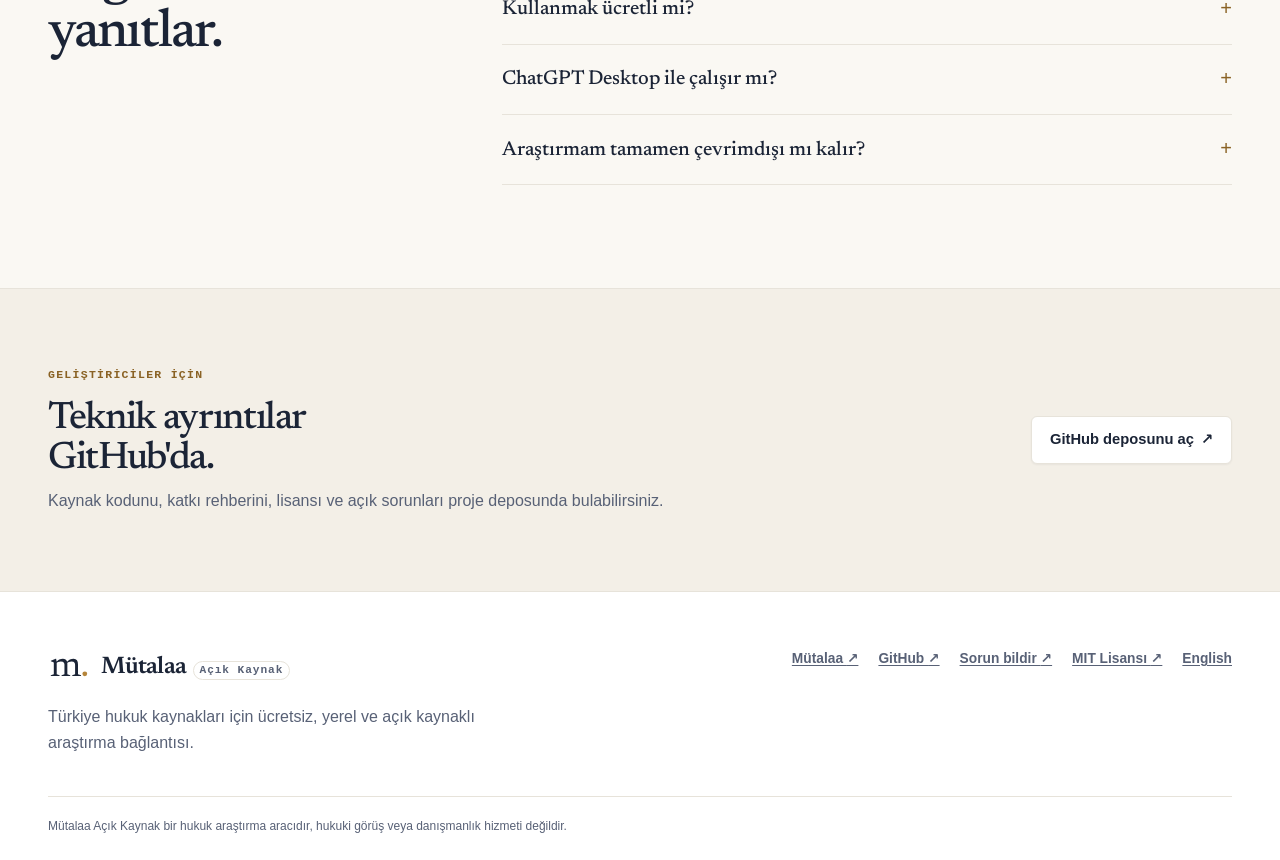
==== commit 8dd21592: "docs: use the Mütalaa Open Source name in user-facing text The local version was renamed but most of" ====
--- a/docs/index.html
+++ b/docs/index.html
@@ -5,7 +5,7 @@
   <meta name="viewport" content="width=device-width, initial-scale=1">
   <meta name="color-scheme" content="light">
   <meta name="theme-color" content="#faf8f3">
-  <meta name="description" content="MutalaaMCP, kullandığınız yapay zekâ uygulamasını Türkiye'nin resmî hukuk kaynaklarına bağlayan ücretsiz ve açık kaynaklı bir araştırma aracıdır.">
+  <meta name="description" content="Mütalaa Açık Kaynak, kullandığınız yapay zeka uygulamasını Türkiye'nin resmi hukuk kaynaklarına bağlayan ücretsiz ve açık kaynaklı bir araştırma aracıdır.">
   <meta name="robots" content="index,follow">
   <link rel="canonical" href="https://hburaktasyurek.github.io/MutalaaMCP/">
   <link rel="alternate" hreflang="tr" href="https://hburaktasyurek.github.io/MutalaaMCP/">
@@ -13,20 +13,20 @@
   <link rel="alternate" hreflang="x-default" href="https://hburaktasyurek.github.io/MutalaaMCP/">
   <meta property="og:type" content="website">
   <meta property="og:locale" content="tr_TR">
-  <meta property="og:site_name" content="MutalaaMCP">
-  <meta property="og:title" content="MutalaaMCP — Söz uçar, kaynak kalır.">
+  <meta property="og:site_name" content="Mütalaa Açık Kaynak">
+  <meta property="og:title" content="Mütalaa Açık Kaynak - Söz uçar, kaynak kalır.">
   <meta property="og:description" content="Yanıt yapay zekâdan, kaynak Mütalaa'dan: kararları ve mevzuatı kullandığınız uygulamadan araştırın, dayanağı resmî kaynağında görün.">
   <meta property="og:url" content="https://hburaktasyurek.github.io/MutalaaMCP/">
   <meta property="og:image" content="https://hburaktasyurek.github.io/MutalaaMCP/assets/social/mutalaa-mcp-og.png">
   <meta property="og:image:width" content="1536">
   <meta property="og:image:height" content="1024">
-  <meta property="og:image:alt" content="Mütalaa MCP — Söz uçar, kaynak kalır. Türk hukuk kaynakları, kullandığınız yapay zekâda.">
+  <meta property="og:image:alt" content="Mütalaa Açık Kaynak. Söz uçar, kaynak kalır. Türk hukuk kaynakları, kullandığınız yapay zekada.">
   <meta name="twitter:card" content="summary_large_image">
-  <meta name="twitter:title" content="MutalaaMCP — Söz uçar, kaynak kalır.">
+  <meta name="twitter:title" content="Mütalaa Açık Kaynak - Söz uçar, kaynak kalır.">
   <meta name="twitter:description" content="Yanıt yapay zekâdan, kaynak Mütalaa'dan: kararları ve mevzuatı kullandığınız uygulamadan araştırın, dayanağı resmî kaynağında görün.">
   <meta name="twitter:image" content="https://hburaktasyurek.github.io/MutalaaMCP/assets/social/mutalaa-mcp-og.png">
-  <meta name="twitter:image:alt" content="Mütalaa MCP — Söz uçar, kaynak kalır.">
-  <title>MutalaaMCP — Söz uçar, kaynak kalır.</title>
+  <meta name="twitter:image:alt" content="Mütalaa Açık Kaynak. Söz uçar, kaynak kalır.">
+  <title>Mütalaa Açık Kaynak - Söz uçar, kaynak kalır.</title>
   <link rel="icon" href="assets/mutalaa-mark.svg" type="image/svg+xml">
   <link rel="stylesheet" href="assets/fonts/fonts.css">
   <link rel="stylesheet" href="assets/site.css">
@@ -36,9 +36,9 @@
 
   <header class="site-header">
     <div class="shell header-inner">
-      <a class="brand" href="./" aria-label="MutalaaMCP ana sayfa">
+      <a class="brand" href="./" aria-label="Mütalaa Açık Kaynak ana sayfa">
         <img src="assets/mutalaa-mark.svg" alt="" width="42" height="24">
-        <span class="brand-name">Mütalaa <span>MCP</span></span>
+        <span class="brand-name">Mütalaa <span>Açık Kaynak</span></span>
       </a>
       <nav class="site-nav" aria-label="Ana gezinme">
         <a href="#ne-ise-yarar">Ne işe yarar?</a>
@@ -99,7 +99,7 @@
     </section>
 
     <div class="trust-strip">
-      <ul class="shell trust-list" aria-label="MutalaaMCP temel özellikleri">
+      <ul class="shell trust-list" aria-label="Mütalaa Açık Kaynak temel özellikleri">
         <li><strong>Ücretsiz</strong> yerel kullanım</li>
         <li><strong>Bilgisayarınızda</strong> çalışan araç</li>
         <li><strong>Açık kaynak</strong> proje</li>
@@ -114,7 +114,7 @@
           <p>Metni kopyalayıp kullandığınız yapay zekâya yapıştırın. Bilgisayarınıza erişebiliyorsa kurulumu yapar; erişemiyorsa adım adım yardımcı olur.</p>
         </div>
         <label class="prompt-label" for="setup-prompt">Yapay zekânıza vereceğiniz metin</label>
-        <textarea class="setup-prompt" id="setup-prompt" readonly spellcheck="false">Bilgisayarıma Mütalaa MCP’yi kurmama yardımcı ol.
+        <textarea class="setup-prompt" id="setup-prompt" readonly spellcheck="false">Bilgisayarıma Mütalaa Açık Kaynak'ı kurmama yardımcı ol.
 
 Önce resmî kurulum rehberini oku:
 https://github.com/hburaktasyurek/MutalaaMCP/blob/main/docs/client-setup/README.md
@@ -143,7 +143,7 @@
         <div class="section-intro">
           <p class="eyebrow">Ne işe yarar?</p>
           <h2 id="fayda-baslik">Aradığınız hukuk kaynağına daha kısa yoldan ulaşın.</h2>
-          <p>MutalaaMCP ayrı bir yapay zekâ uygulaması değildir. Kullandığınız uygulamaya hukuk araştırma araçları ekler.</p>
+          <p>Mütalaa Açık Kaynak ayrı bir yapay zeka uygulaması değildir. Kullandığınız uygulamaya hukuk araştırma araçları ekler.</p>
         </div>
         <div class="benefit-grid">
           <article class="benefit-card">
@@ -241,7 +241,7 @@
         </div>
         <div class="faq-list">
           <details open><summary>Bugün kurabilir miyim?</summary><p>Evet. Kurulum rehberi GitHub Release paketini kullanır. uv, gerekli Python ortamını hazırlar.</p></details>
-          <details><summary>Kullanmak ücretli mi?</summary><p>MutalaaMCP'nin bilgisayarınızda çalışan yerel kullanımı ücretsiz ve açık kaynaklıdır. Kullandığınız yapay zekâ uygulamasının kendi ücretleri ayrıca geçerli olabilir.</p></details>
+          <details><summary>Kullanmak ücretli mi?</summary><p>Mütalaa Açık Kaynak'ın bilgisayarınızda çalışan yerel kullanımı ücretsiz ve açık kaynaklıdır. Kullandığınız yapay zeka uygulamasının kendi ücretleri ayrıca geçerli olabilir.</p></details>
           <details><summary>ChatGPT Desktop ile çalışır mı?</summary><p>Sürümünüze ve hesabınıza bağlıdır. Rehber, yerel MCP bağlantısını destekleyen masaüstü sürümleri için adımları anlatır; yalnızca uzak bağlantı kabul eden bir ekranda yerel adres kullanılamaz.</p></details>
           <details><summary>Araştırmam tamamen çevrimdışı mı kalır?</summary><p>Hayır. Araç bilgisayarınızda çalışır; karar ve mevzuatı bulmak için resmî kaynaklara internet üzerinden bağlanır.</p></details>
         </div>
@@ -263,9 +263,9 @@
   <footer class="site-footer">
     <div class="shell footer-main">
       <div class="footer-brand">
-        <a class="brand brand-footer" href="./" aria-label="MutalaaMCP ana sayfa">
+        <a class="brand brand-footer" href="./" aria-label="Mütalaa Açık Kaynak ana sayfa">
           <img src="assets/mutalaa-mark.svg" alt="" width="42" height="24">
-          <span class="brand-name">Mütalaa <span>MCP</span></span>
+          <span class="brand-name">Mütalaa <span>Açık Kaynak</span></span>
         </a>
         <p>Türkiye hukuk kaynakları için ücretsiz, yerel ve açık kaynaklı araştırma bağlantısı.</p>
       </div>
@@ -277,7 +277,7 @@
         <a href="en/" lang="en" hreflang="en">English</a>
       </nav>
     </div>
-    <div class="shell footer-note">MutalaaMCP bir hukuk araştırma aracıdır; hukuki görüş veya danışmanlık hizmeti değildir.</div>
+    <div class="shell footer-note">Mütalaa Açık Kaynak bir hukuk araştırma aracıdır, hukuki görüş veya danışmanlık hizmeti değildir.</div>
   </footer>
   <script src="assets/setup.js" defer></script>
 </body>
